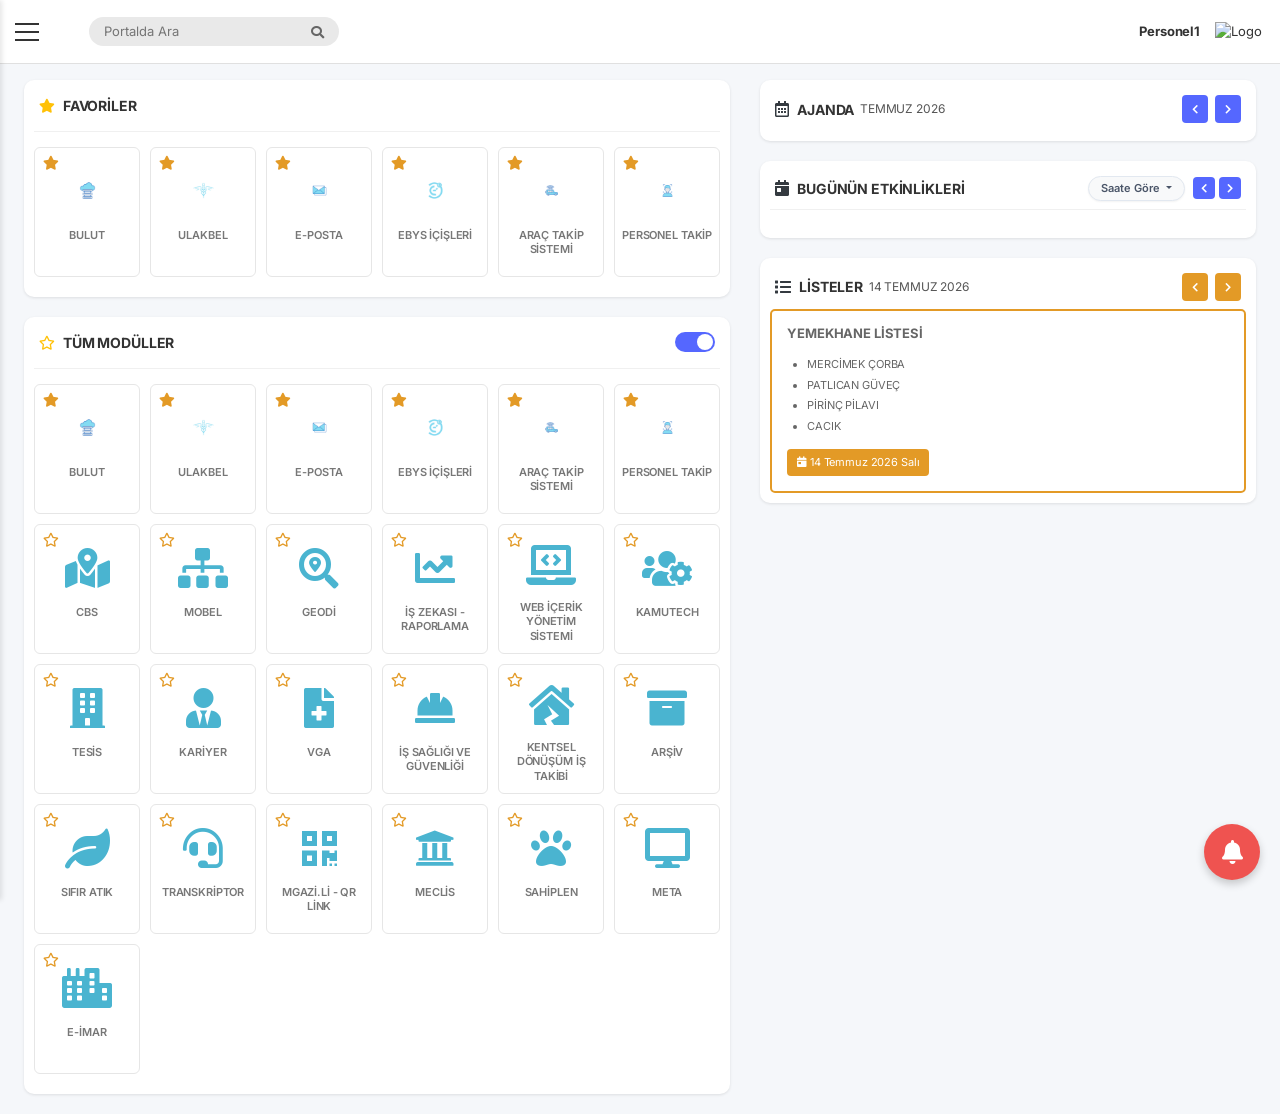
==== dashboard.html @ 88cfe90d "v1" ====
<!DOCTYPE html>
<html lang="tr">
<head>
    <meta charset="UTF-8">
    <meta name="viewport" content="width=device-width, initial-scale=1.0">
    <title>Melikgazi Belediyesi Portal</title>

    <!-- Fonts -->
    <link href="https://fonts.googleapis.com/css2?family=Exo+2:wght@600&family=Lato:wght@400;700&family=Roboto:wght@400;500&display=swap" rel="stylesheet">
    <link href="https://fonts.googleapis.com/icon?family=Material+Icons" rel="stylesheet">
    <link href="https://fonts.googleapis.com/css2?family=Inter:wght@300;400;500;600;700&display=swap" rel="stylesheet">

    <!-- CSS -->
    <link rel="stylesheet" href="https://cdn.jsdelivr.net/npm/bootstrap@4.5.3/dist/css/bootstrap.min.css">
    <link rel="stylesheet" href="https://cdnjs.cloudflare.com/ajax/libs/font-awesome/5.15.4/css/all.min.css">
    
    <style>
        body {
            -webkit-font-smoothing: antialiased;
            -moz-osx-font-smoothing: grayscale;
            letter-spacing: -0.01em;
            background-color: #f5f7fa;
            font-family: 'Inter', sans-serif;
            font-size: 0.8125rem;
            color: #333;
        }

        /* Navbar & Sidebar */
        .navbar-custom {
            position: fixed;
            top: 0;
            left: 0;
            right: 0;
            background-color: #fff;
            height: 64px;
            border-bottom: 1px solid #e0e0e0;
            z-index: 9999;
            display: flex;
            align-items: center;
            padding: 0 15px;
        }

        .search-container {
            margin-left: 50px;
            flex-grow: 1;
        }

        .search-input {
            background-color: #e9e9e9;
            border: none;
            border-radius: 20px;
            padding: 5px 15px;
            width: 250px;
            outline: none;
        }

        .user-info {
            display: flex;
            align-items: center;
            gap: 15px;
        }
        
        .user-info img {
            width: 50px;
        }

        /* Hamburger Menu CSS */
        .menu-toggle {
            display: none;
        }

        .hamburger {
            display: flex;
            flex-direction: column;
            justify-content: space-between;
            width: 24px;
            height: 18px;
            cursor: pointer;
            z-index: 10001;
            position: relative;
        }

        .hamburger span {
            display: block;
            height: 2px;
            width: 100%;
            background-color: #333;
            transition: all 0.3s ease;
        }

        .menu-toggle:checked ~ .hamburger span:nth-child(1) {
            transform: translateY(8px) rotate(45deg);
        }

        .menu-toggle:checked ~ .hamburger span:nth-child(2) {
            opacity: 0;
        }

        .menu-toggle:checked ~ .hamburger span:nth-child(3) {
            transform: translateY(-8px) rotate(-45deg);
        }

        .sidebar {
            position: fixed;
            top: 0;
            left: -300px;
            width: 300px;
            height: 100vh;
            background-color: #fff;
            z-index: 10002;
            transition: left 0.3s ease;
            padding-top: 15px;
            box-shadow: 2px 0 5px rgba(0,0,0,0.1);
            overflow-y: auto;
        }

        .menu-toggle:checked ~ .hamburger {
            display: none;
        }

        .menu-toggle:checked ~ .sidebar {
            left: 0;
        }

        .overlay {
            position: fixed;
            top: 0;
            left: 0;
            width: 100vw;
            height: 100vh;
            background-color: rgba(0,0,0,0.7);
            z-index: 9998;
            display: none;
        }

        .menu-toggle:checked ~ .overlay {
            display: block;
        }

        .sidebar a {
            display: block;
            padding: 12px 24px;
            color: #333;
            text-decoration: none;
            font-size: 16px;
            font-weight: 500;
        }

        .sidebar a i {
            width: 25px;
            margin-right: 10px;
            text-align: center;
        }

        .sidebar a:hover {
            background-color: #f5f5f5;
        }
        
        .sidebar hr {
            margin: 10px 0;
        }

        /* Layout & Modules */
        .spacer {
            height: 80px;
        }

        .alan {
            background-color: #fff;
            border-radius: 10px;
            box-shadow: 0 1px 3px rgba(0,0,0,0.1);
            padding: 0 10px 10px;
            margin-bottom: 20px;
        }

        .modul {
            font-weight: bold;
            font-size: 14px;
            padding: 15px 5px;
            color: #333;
            text-transform: uppercase;
            border-bottom: 1px solid #f0f0f0;
            margin-bottom: 15px;
            display: flex;
            justify-content: space-between;
            align-items: center;
        }
        
        .modul-title-left {
            display: flex;
            align-items: center;
        }
        
        .modul-title-left i {
            margin-right: 8px;
        }

        .module-list {
            list-style: none;
            padding: 0;
            margin: 0;
            display: flex;
            flex-wrap: wrap;
        }

        
        .module-list {
            margin-left: -5px;
            margin-right: -5px;
        }
        .module-list > li {
            padding-left: 5px;
            padding-right: 5px;
            margin-bottom: 10px;
        }
        .module-card {
            text-align: center;
            position: relative;
            cursor: pointer;
            border: 1px solid #e6e6e6;
            border-radius: 6px;
            padding: 20px 5px 10px 5px;
            background-color: #fff;
            height: 130px;
            display: flex;
            flex-direction: column;
            align-items: center;
            justify-content: flex-start;
            transition: box-shadow 0.2s;
        }
        .module-card:hover {
            box-shadow: 0 2px 6px rgba(0,0,0,0.08);
        }

        .module-card .img-container {
            height: 45px;
            width: 100%;
            background-size: contain;
            background-position: center;
            background-repeat: no-repeat;
            margin-bottom: 15px;
            border: none;
        }

        .module-card strong {
            display: block;
            font-size: 11px;
            color: #777;
            font-weight: 600;
            line-height: 1.3;
            text-transform: uppercase;
        }

        .star-btn {
            position: absolute;
            top: 5px;
            left: 5px;
            color: #e39a26;
            background: transparent;
            padding: 3px;
            font-size: 14px;
            cursor: pointer;
            z-index: 10;
        }

        
        .broken-icon-container {
            height: 45px;
            width: 100%;
            display: flex;
            align-items: center;
            justify-content: center;
            margin-bottom: 15px;
            font-size: 40px;
            color: #4ab4d0;
            border: none;
        }
    
        /* Toggle Switch */
        .switch {
            position: relative;
            display: inline-block;
            width: 40px;
            height: 20px;
        }
        .switch input {
            opacity: 0;
            width: 0;
            height: 0;
        }
        .slider {
            position: absolute;
            cursor: pointer;
            top: 0;
            left: 0;
            right: 0;
            bottom: 0;
            background-color: #ccc;
            transition: .4s;
            border-radius: 20px;
        }
        .slider:before {
            position: absolute;
            content: "";
            height: 16px;
            width: 16px;
            left: 2px;
            bottom: 2px;
            background-color: white;
            transition: .4s;
            border-radius: 50%;
        }
        input:checked + .slider {
            background-color: #5567ff;
        }
        input:checked + .slider:before {
            transform: translateX(20px);
        }
        
        .collapsible-content {
            display: block;
        }
        input:not(:checked) ~ .collapsible-content {
            display: none;
        }

        /* Agenda & Lists */
        .agenda-header {
            display: flex;
            justify-content: space-between;
            align-items: center;
        }
        
        .btn-primary-dodger-blue {
            background-color: #5567ff;
            color: #fff;
            border: none;
            padding: 5px 10px;
            border-radius: 4px;
            font-size: 12px;
        }
        
        .btn-primary-dodger-blue:hover {
            color: #fff;
            background-color: #4456ea;
        }

        .btn-warning-orange {
            background-color: #e39a26;
            color: #fff;
            border: none;
            padding: 5px 10px;
            border-radius: 4px;
            font-size: 12px;
        }
        
        .btn-warning-orange:hover {
            color: #fff;
            background-color: #d18815;
        }

        /* FullCalendar Customization */
        .fc-theme-standard .fc-scrollgrid {
            border: none;
        }
        .fc-daygrid-day-number {
            font-size: 12px;
            text-decoration: none;
            color: #333;
        }
        .fc .fc-daygrid-day.fc-day-today {
            background-color: transparent;
        }
        .fc .fc-daygrid-day.fc-day-today .fc-daygrid-day-number {
            background-color: #5567ff;
            color: #fff;
            border-radius: 50%;
            width: 24px;
            height: 24px;
            display: inline-flex;
            align-items: center;
            justify-content: center;
            margin: 2px;
        }
        .fc-col-header-cell {
            border: none !important;
            padding: 5px 0;
        }
        .fc-daygrid-day {
            border: 1px solid #f0f0f0 !important;
        }
        
        .event-list {
            margin-top: 15px;
        }
        .event-item {
            background-color: #f8f9fa;
            border-left: 4px solid #5567ff;
            padding: 10px;
            margin-bottom: 10px;
            border-radius: 0 4px 4px 0;
        }
        .badge-primary {
            background-color: #5567ff;
        }
        
        /* List section */
        .list-card {
            border: 2px solid #e39a26;
            border-radius: 5px;
            padding: 15px;
            background-color: #fff;
        }
        .list-card h6 {
            font-size: 13px;
            font-weight: 600;
            color: #666;
            margin-bottom: 15px;
        }
        .list-card ul {
            padding-left: 20px;
            margin-bottom: 15px;
        }
        .list-card li {
            font-size: 11px;
            color: #666;
            margin-bottom: 4px;
        }
        .date-badge {
            background-color: #e39a26;
            color: white;
            padding: 5px 10px;
            border-radius: 4px;
            font-size: 11px;
            display: inline-block;
        }

        /* FAB */
        .fab {
            position: fixed;
            bottom: 20px;
            right: 20px;
            width: 56px;
            height: 56px;
            background-color: #ef5350;
            color: white;
            border-radius: 50%;
            display: flex;
            align-items: center;
            justify-content: center;
            font-size: 24px;
            box-shadow: 0 4px 8px rgba(0,0,0,0.2);
            cursor: pointer;
            z-index: 9999;
        }
        .fab:hover {
            color: white;
            background-color: #e53935;
        }

        /* Modal */
        .modal-module-img {
            max-width: 150px;
            margin: 0 auto 15px;
            display: block;
        }
        .btn-module-link {
            background-color: #5567ff;
            color: white;
            width: 100%;
            border-radius: 20px;
            margin-bottom: 10px;
            font-weight: 500;
        }
        .btn-module-link:hover {
            color: white;
            background-color: #4456ea;
        }
        .resim-link {
            color: #5567ff;
            text-decoration: none;
            font-weight: 500;
            display: flex;
            align-items: center;
            justify-content: center;
            gap: 5px;
            margin: 15px 0;
        }
        .resim-link:hover {
            text-decoration: underline;
            color: #5567ff;
        }
    

        /* Premium Calendar Hover Effects */
        .fc-daygrid-day-frame {
            transition: all 0.3s cubic-bezier(0.25, 0.8, 0.25, 1) !important;
            border-radius: 8px;
            margin: 2px; /* slightly separate cells to allow scaling room */
            height: 60px !important;
            min-height: 60px !important;
            position: relative;
        }
        
        .fc-daygrid-day {
            border: none !important; /* Remove harsh table borders for a cleaner look */
            position: relative;
        }

        .fc-theme-standard td, .fc-theme-standard th {
            border-color: #f0f0f0 !important; /* Soften inner borders if kept */
        }
        
        /* The Hover Action */
        .fc-daygrid-day:hover .fc-daygrid-day-frame {
            transform: scale(1.15);
            box-shadow: 0 10px 20px rgba(0,0,0,0.15);
            background-color: #fff;
            z-index: 20;
            border: 1px solid #e0e0e0;
        }
        
        
        
        /* Remove FullCalendar's default dark blue circle for today if any */
        .fc-daygrid-day-number, .fc-day-today .fc-daygrid-day-number {
            background-color: transparent !important;
            border-radius: 0 !important;
            padding: 4px !important;
        }

        /* Admin Event Background (Importance 6) */
        .fc-day-importance-6 .fc-daygrid-day-frame { background-color: #e6f0ff !important; }

        /* Today Highlight */
        .fc-day-today .fc-daygrid-day-frame {
            background-color: #e6f2ff !important;
            border: 1px solid #b3d7ff !important;
            transform: scale(1.05);
            box-shadow: 0 5px 15px rgba(0, 123, 255, 0.15);
            z-index: 5;
            position: relative;
        }
        .fc-day-today .date-month {
            color: #0056b3 !important;
        }

        /* Remove underline from dates */
        .fc-daygrid-day-number {
            text-decoration: none !important;
            color: #333 !important;
        }
        .fc-daygrid-day-number:hover {
            text-decoration: none !important;
            color: #5567ff !important; /* Nice blue tint on text hover */
        }
        
        /* Adjust importance background colors */
        .fc-day-importance-5 .fc-daygrid-day-frame { background-color: #ffe5e5 !important; } /* Açık Kırmızı */
        .fc-day-importance-4 .fc-daygrid-day-frame { background-color: #ffeedb !important; } /* Açık Turuncu */
        .fc-day-importance-3 .fc-daygrid-day-frame { background-color: #fff9db !important; } /* Açık Sarı */
        .fc-day-importance-2 .fc-daygrid-day-frame { background-color: #f3e8ff !important; } /* Açık Mor */
        .fc-day-importance-1 .fc-daygrid-day-frame { background-color: #e3f9e5 !important; } /* Açık Yeşil */


    
        /* Static Calendar Styles */
        .fc-daygrid-day-events {
            display: none !important;
        }
        .fc-daygrid-day-top {
            display: flex !important;
            justify-content: center !important;
            align-items: center !important;
            height: 100% !important;
            flex-direction: column !important;
        }
        .fc-daygrid-day-number {
            font-size: 16px !important;
            font-weight: bold !important;
        }
        .fc-daygrid-day-frame {
            height: 60px !important;
            min-height: 60px !important;
        }

    
        .custom-light-tooltip .tooltip-inner {
            background-color: rgba(255, 255, 255, 0.95) !important;
            backdrop-filter: blur(10px) !important;
            -webkit-backdrop-filter: blur(10px) !important;
            border-radius: 12px !important;
            padding: 10px 16px !important;
            font-weight: 600 !important;
            font-size: 13px !important;
            box-shadow: 0 10px 30px rgba(0,0,0,0.15) !important;
            border: 1px solid rgba(0,0,0,0.08) !important;
            color: #2d3748 !important;
            letter-spacing: 0.3px !important;
            text-align: left !important;
            line-height: 1.5 !important;
            max-width: 300px !important;
        }
        .custom-light-tooltip.show {
            opacity: 1 !important;
        }
        .custom-light-tooltip .arrow {
            display: none !important;
        }

        /* Force Inter font on typography elements, leaving icons alone */
        body, h1, h2, h3, h4, h5, h6, p, a, button, input, select, textarea, label, strong {
            font-family: 'Inter', sans-serif !important;
        }
        /* Make sure it's crisp */
        body {
            -webkit-font-smoothing: antialiased !important;
            -moz-osx-font-smoothing: grayscale !important;
            letter-spacing: -0.01em;
        }
</style>
</head>
<body>

    <!-- Navbar -->
    <div class="navbar-custom">
        <input type="checkbox" id="menu-toggle" class="menu-toggle">
        <label for="menu-toggle" class="hamburger mb-0">
            <span></span>
            <span></span>
            <span></span>
        </label>
        
        <div class="overlay"></div>
        
        <div class="sidebar">
            <label for="menu-toggle" style="display: block; padding: 10px 24px; font-size: 32px; font-weight: 300; color: #666; cursor: pointer; margin-bottom: 10px;">&times;</label>
            <a href="#"><i class="fas fa-home"></i> Ana Sayfa</a>
            <a href="#"><i class="fas fa-arrows-alt"></i> Modüller</a>
            <a href="#" class="admin-only"><i class="far fa-user"></i> Kullanıcılar</a>
            <a href="#" class="admin-only"><i class="fas fa-layer-group"></i> Gruplar</a>
            <a href="#" class="admin-only"><i class="fas fa-layer-group"></i> Status</a>
            <a href="#"><i class="far fa-calendar-alt"></i> Ajanda</a>
            <a href="#"><i class="fas fa-list"></i> Listeler</a>
            <a href="#"><i class="far fa-bell"></i> Bildirimler</a>
            <a href="#" class="admin-only"><i class="far fa-image"></i> Giriş Slide</a>
            <a href="#" class="admin-only"><i class="far fa-edit"></i> Giriş Yazısı</a>
            <hr>
            <a href="#" onclick="handleLogout(event)"><i class="fas fa-sign-out-alt"></i> Çıkış</a>
        </div>

        <div class="search-container">
            <div style="position:relative; width: 250px;">
                <input type="text" class="search-input" placeholder="Portalda Ara" style="width: 100%;">
                <i class="fas fa-search" style="position:absolute; right: 15px; top: 50%; transform: translateY(-50%); color: #666; font-size: 13px;"></i>
            </div>
        </div>

        <div class="user-info">
            <strong id="userDisplayName">arge test</strong>
            <img src="https://portal.melikgazi.bel.tr/images/logo.png" alt="Logo">
        </div>
    </div>

    <div class="spacer"></div>

    <!-- Main Content -->
    <div class="container-fluid px-4">
        <div class="row">
            <!-- Left Column -->
            <div class="col-xl-7 col-lg-6">
                <!-- FAVORİLER -->
                <div class="alan">
                    <div class="modul">
                        <div class="modul-title-left">
                            <i class="fas fa-star" style="color: #ffc107;"></i> FAVORİLER
                        </div>
                    </div>
                    
                    <ul class="row module-list favorite-modules">
                    </ul>
                </div>

                <!-- TÜM MODÜLLER -->
                <div class="alan">
                    <div class="modul">
                        <div class="modul-title-left">
                            <i class="far fa-star" style="color: #ffc107;"></i> TÜM MODÜLLER
                        </div>
                        <div>
                            <label class="switch mb-0">
                                <input type="checkbox" id="modullerToggle" checked>
                                <span class="slider"></span>
                            </label>
                        </div>
                    </div>
                    
                    <div class="collapsible-content" id="allModulesContent">
                        <ul class="row module-list">
                            <li class="col-6 col-sm-4 col-md-3 col-xl-2">
                                <div class="module-card" onclick="openModuleModal('BULUT', '6908708124865200.png')">
                                    
                                <i class="far fa-star star-btn" onclick="event.stopPropagation(); toggleFav(this, 'BULUT');"></i>
                                
                                <div class="img-container" style="background-image: url('images/Moduller/6908708124865200.png')"></div>
                                <strong>BULUT</strong>
                            
                                </div>
                            </li>
                            <li class="col-6 col-sm-4 col-md-3 col-xl-2">
                                <div class="module-card" onclick="openModuleModal('ULAKBEL', '7028855945653200.jpg')">
                                    
                                <i class="far fa-star star-btn" onclick="event.stopPropagation(); toggleFav(this, 'ULAKBEL');"></i>
                                
                                <div class="img-container" style="background-image: url('images/Moduller/7028855945653200.jpg')"></div>
                                <strong>ULAKBEL</strong>
                            
                                </div>
                            </li>
                            <li class="col-6 col-sm-4 col-md-3 col-xl-2">
                                <div class="module-card" onclick="openModuleModal('E-POSTA', '6909882073094500.png')">
                                    
                                <i class="far fa-star star-btn" onclick="event.stopPropagation(); toggleFav(this, 'E-POSTA');"></i>
                                
                                <div class="img-container" style="background-image: url('images/Moduller/6909882073094500.png')"></div>
                                <strong>E-POSTA</strong>
                            
                                </div>
                            </li>
                            <li class="col-6 col-sm-4 col-md-3 col-xl-2">
                                <div class="module-card" onclick="openModuleModal('EBYS İÇİŞLERİ', '7060969185681200.jpg')">
                                    
                                <i class="far fa-star star-btn" onclick="event.stopPropagation(); toggleFav(this, 'EBYS İÇİŞLERİ');"></i>
                                
                                <div class="img-container" style="background-image: url('images/Moduller/7060969185681200.jpg')"></div>
                                <strong>EBYS İÇİŞLERİ</strong>
                            
                                </div>
                            </li>
                            <li class="col-6 col-sm-4 col-md-3 col-xl-2">
                                <div class="module-card" onclick="openModuleModal('ARAÇ TAKİP SİSTEMİ', '6910073906063600.png')">
                                    
                                <i class="far fa-star star-btn" onclick="event.stopPropagation(); toggleFav(this, 'ARAÇ TAKİP SİSTEMİ');"></i>
                                
                                <div class="img-container" style="background-image: url('images/Moduller/6910073906063600.png')"></div>
                                <strong>ARAÇ TAKİP SİSTEMİ</strong>
                            
                                </div>
                            </li>
                            <li class="col-6 col-sm-4 col-md-3 col-xl-2">
                                <div class="module-card" onclick="openModuleModal('PERSONEL TAKİP', '6910191639217300.png')">
                                    
                                <i class="far fa-star star-btn" onclick="event.stopPropagation(); toggleFav(this, 'PERSONEL TAKİP');"></i>
                                
                                <div class="img-container" style="background-image: url('images/Moduller/6910191639217300.png')"></div>
                                <strong>PERSONEL TAKİP</strong>
                            
                                </div>
                            </li>
                            
                            <li class="col-6 col-sm-4 col-md-3 col-xl-2">
                                <div class="module-card" onclick="openModuleModal('CBS', '6909274126891400.png')">
                                    
                                <i class="far fa-star star-btn" onclick="event.stopPropagation(); toggleFav(this, 'CBS');"></i>
                                
                                <div class="broken-icon-container"><i class="fas fa-map-marked-alt"></i></div>
                                <strong>CBS</strong>
                            
                                </div>
                            </li>
                            <li class="col-6 col-sm-4 col-md-3 col-xl-2">
                                <div class="module-card" onclick="openModuleModal('MOBEL', '6909449720720800.jpg')">
                                    
                                <i class="far fa-star star-btn" onclick="event.stopPropagation(); toggleFav(this, 'MOBEL');"></i>
                                
                                <div class="broken-icon-container"><i class="fas fa-sitemap"></i></div>
                                <strong>MOBEL</strong>
                            
                                </div>
                            </li>
                            <li class="col-6 col-sm-4 col-md-3 col-xl-2">
                                <div class="module-card" onclick="openModuleModal('GEODİ', '6909381752720000.png')">
                                    
                                <i class="far fa-star star-btn" onclick="event.stopPropagation(); toggleFav(this, 'GEODİ');"></i>
                                
                                <div class="broken-icon-container"><i class="fas fa-search-location"></i></div>
                                <strong>GEODİ</strong>
                            
                                </div>
                            </li>
                            <li class="col-6 col-sm-4 col-md-3 col-xl-2">
                                <div class="module-card" onclick="openModuleModal('İŞ ZEKASI - RAPORLAMA', '6909594843782600.png')">
                                    
                                <i class="far fa-star star-btn" onclick="event.stopPropagation(); toggleFav(this, 'İŞ ZEKASI - RAPORLAMA');"></i>
                                
                                <div class="broken-icon-container"><i class="fas fa-chart-line"></i></div>
                                <strong>İŞ ZEKASI - RAPORLAMA</strong>
                            
                                </div>
                            </li>
                            <li class="col-6 col-sm-4 col-md-3 col-xl-2">
                                <div class="module-card" onclick="openModuleModal('WEB İÇERİK YÖNETİM SİSTEMİ', '6910005003407600.png')">
                                    
                                <i class="far fa-star star-btn" onclick="event.stopPropagation(); toggleFav(this, 'WEB İÇERİK YÖNETİM SİSTEMİ');"></i>
                                
                                <div class="broken-icon-container"><i class="fas fa-laptop-code"></i></div>
                                <strong>WEB İÇERİK YÖNETİM SİSTEMİ</strong>
                            
                                </div>
                            </li>
                            <li class="col-6 col-sm-4 col-md-3 col-xl-2">
                                <div class="module-card" onclick="openModuleModal('KAMUTECH', '6910146590124600.png')">
                                    
                                <i class="far fa-star star-btn" onclick="event.stopPropagation(); toggleFav(this, 'KAMUTECH');"></i>
                                
                                <div class="broken-icon-container"><i class="fas fa-users-cog"></i></div>
                                <strong>KAMUTECH</strong>
                            
                                </div>
                            </li>
                            <li class="col-6 col-sm-4 col-md-3 col-xl-2">
                                <div class="module-card" onclick="openModuleModal('TESİS', '7026095782872600.png')">
                                    
                                <i class="far fa-star star-btn" onclick="event.stopPropagation(); toggleFav(this, 'TESİS');"></i>
                                
                                <div class="broken-icon-container"><i class="fas fa-building"></i></div>
                                <strong>TESİS</strong>
                            
                                </div>
                            </li>
                            <li class="col-6 col-sm-4 col-md-3 col-xl-2">
                                <div class="module-card" onclick="openModuleModal('KARİYER', '7025844437716400.png')">
                                    
                                <i class="far fa-star star-btn" onclick="event.stopPropagation(); toggleFav(this, 'KARİYER');"></i>
                                
                                <div class="broken-icon-container"><i class="fas fa-user-tie"></i></div>
                                <strong>KARİYER</strong>
                            
                                </div>
                            </li>
                            <li class="col-6 col-sm-4 col-md-3 col-xl-2">
                                <div class="module-card" onclick="openModuleModal('VGA', '7026184426247800.png')">
                                    
                                <i class="far fa-star star-btn" onclick="event.stopPropagation(); toggleFav(this, 'VGA');"></i>
                                
                                <div class="broken-icon-container"><i class="fas fa-file-medical"></i></div>
                                <strong>VGA</strong>
                            
                                </div>
                            </li>
                            <li class="col-6 col-sm-4 col-md-3 col-xl-2">
                                <div class="module-card" onclick="openModuleModal('İŞ SAĞLIĞI VE GÜVENLİĞİ', '7026254327935200.png')">
                                    
                                <i class="far fa-star star-btn" onclick="event.stopPropagation(); toggleFav(this, 'İŞ SAĞLIĞI VE GÜVENLİĞİ');"></i>
                                
                                <div class="broken-icon-container"><i class="fas fa-hard-hat"></i></div>
                                <strong>İŞ SAĞLIĞI VE GÜVENLİĞİ</strong>
                            
                                </div>
                            </li>
                            <li class="col-6 col-sm-4 col-md-3 col-xl-2">
                                <div class="module-card" onclick="openModuleModal('KENTSEL DÖNÜŞÜM İŞ TAKİBİ', '7026295828279200.png')">
                                    
                                <i class="far fa-star star-btn" onclick="event.stopPropagation(); toggleFav(this, 'KENTSEL DÖNÜŞÜM İŞ TAKİBİ');"></i>
                                
                                <div class="broken-icon-container"><i class="fas fa-house-damage"></i></div>
                                <strong>KENTSEL DÖNÜŞÜM İŞ TAKİBİ</strong>
                            
                                </div>
                            </li>
                            <li class="col-6 col-sm-4 col-md-3 col-xl-2">
                                <div class="module-card" onclick="openModuleModal('ARŞİV', '7026331778591600.png')">
                                    
                                <i class="far fa-star star-btn" onclick="event.stopPropagation(); toggleFav(this, 'ARŞİV');"></i>
                                
                                <div class="broken-icon-container"><i class="fas fa-archive"></i></div>
                                <strong>ARŞİV</strong>
                            
                                </div>
                            </li>
                            <li class="col-6 col-sm-4 col-md-3 col-xl-2">
                                <div class="module-card" onclick="openModuleModal('SIFIR ATIK', '7028614256624800.png')">
                                    
                                <i class="far fa-star star-btn" onclick="event.stopPropagation(); toggleFav(this, 'SIFIR ATIK');"></i>
                                
                                <div class="broken-icon-container"><i class="fas fa-leaf"></i></div>
                                <strong>SIFIR ATIK</strong>
                            
                                </div>
                            </li>
                            <li class="col-6 col-sm-4 col-md-3 col-xl-2">
                                <div class="module-card" onclick="openModuleModal('TRANSKRİPTOR', '7028802246966800.png')">
                                    
                                <i class="far fa-star star-btn" onclick="event.stopPropagation(); toggleFav(this, 'TRANSKRİPTOR');"></i>
                                
                                <div class="broken-icon-container"><i class="fas fa-headset"></i></div>
                                <strong>TRANSKRİPTOR</strong>
                            
                                </div>
                            </li>
                            <li class="col-6 col-sm-4 col-md-3 col-xl-2">
                                <div class="module-card" onclick="openModuleModal('MGAZİ.Lİ - QR LİNK', '7028867002747200.png')">
                                    
                                <i class="far fa-star star-btn" onclick="event.stopPropagation(); toggleFav(this, 'MGAZİ.Lİ - QR LİNK');"></i>
                                
                                <div class="broken-icon-container"><i class="fas fa-qrcode"></i></div>
                                <strong>MGAZİ.Lİ - QR LİNK</strong>
                            
                                </div>
                            </li>
                            <li class="col-6 col-sm-4 col-md-3 col-xl-2">
                                <div class="module-card" onclick="openModuleModal('MECLİS', '7054636129088000.png')">
                                    
                                <i class="far fa-star star-btn" onclick="event.stopPropagation(); toggleFav(this, 'MECLİS');"></i>
                                
                                <div class="broken-icon-container"><i class="fas fa-university"></i></div>
                                <strong>MECLİS</strong>
                            
                                </div>
                            </li>
                            <li class="col-6 col-sm-4 col-md-3 col-xl-2">
                                <div class="module-card" onclick="openModuleModal('SAHİPLEN', '7060838458244200.png')">
                                    
                                <i class="far fa-star star-btn" onclick="event.stopPropagation(); toggleFav(this, 'SAHİPLEN');"></i>
                                
                                <div class="broken-icon-container"><i class="fas fa-paw"></i></div>
                                <strong>SAHİPLEN</strong>
                            
                                </div>
                            </li>
                            <li class="col-6 col-sm-4 col-md-3 col-xl-2">
                                <div class="module-card" onclick="openModuleModal('META', '7060949235806200.png')">
                                    
                                <i class="far fa-star star-btn" onclick="event.stopPropagation(); toggleFav(this, 'META');"></i>
                                
                                <div class="broken-icon-container"><i class="fas fa-desktop"></i></div>
                                <strong>META</strong>
                            
                                </div>
                            </li>
                            <li class="col-6 col-sm-4 col-md-3 col-xl-2">
                                <div class="module-card" onclick="openModuleModal('E-İMAR', '7084866832376400.png')">
                                    
                                <i class="far fa-star star-btn" onclick="event.stopPropagation(); toggleFav(this, 'E-İMAR');"></i>
                                <div class="broken-icon-container"><i class="fas fa-city"></i></div>
                                <strong>E-İMAR</strong>
                            
                                </div>
                            </li>
                        </ul>
                    </div>
                </div>
            </div>

            <!-- Right Column -->
            <div class="col-xl-5 col-lg-6">
                <!-- AJANDA -->
                <div class="alan">
                    <div class="modul agenda-header border-0 mb-0 pb-2">
                        <div class="modul-title-left font-weight-bold" style="font-size: 14px;">
                            <i class="far fa-calendar-alt text-dark" style="font-size: 16px;"></i> 
                            AJANDA &nbsp;<span id="agenda-month-year" style="font-weight:normal; font-size: 12px; color: #555;">Temmuz 2026</span>
                        </div>
                        <div>
                            <button class="btn btn-primary-dodger-blue mr-1" onclick="calendar.prev()"><i class="fas fa-chevron-left" style="font-size: 10px;"></i></button>
                            <button class="btn btn-primary-dodger-blue" onclick="calendar.next()"><i class="fas fa-chevron-right" style="font-size: 10px;"></i></button>
                        </div>
                    </div>
                    
                                        <div id="calendar"></div>
                </div>

                <!-- GÜNLÜK ETKİNLİKLER -->
                <div class="alan" id="daily-events-container">
                    <div class="modul agenda-header border-0 mb-2 pb-2 mt-2" style="border-bottom: 1px solid #f0f0f0 !important;">
                        <div class="modul-title-left font-weight-bold" style="font-size: 14px; display:flex; align-items:center;">
                            <i class="fas fa-calendar-day text-dark" style="font-size: 16px; margin-right:8px;"></i> 
                            <span id="daily-events-title" style="text-transform:uppercase;">BUGÜNÜN ETKİNLİKLERİ</span>
                        </div>
                        <div style="display:flex; align-items:center;">
                            <div class="dropdown" style="margin-right:8px;">
                                <button class="btn btn-sm dropdown-toggle" type="button" id="agendaSortDropdown" data-toggle="dropdown" aria-haspopup="true" aria-expanded="false" style="font-size:11px; font-weight:600; border:1px solid #e2e8f0; border-radius:20px; padding:3px 12px; background:#f8f9fa; color:#4a5568; box-shadow: 0 1px 2px rgba(0,0,0,0.05);">
                                    Saate Göre
                                </button>
                                <div class="dropdown-menu dropdown-menu-right" aria-labelledby="agendaSortDropdown" style="border-radius: 12px; box-shadow: 0 6px 16px rgba(0,0,0,0.08); font-size:12px; min-width:140px; padding:6px 0; border:none; margin-top:4px;">
                                    <a class="dropdown-item" href="#" onclick="setAgendaSortMode('time'); return false;" style="padding: 6px 16px;">Saate Göre</a>
                                    <a class="dropdown-item" href="#" onclick="setAgendaSortMode('importance'); return false;" style="padding: 6px 16px;">Öneme Göre</a>
                                    <a class="dropdown-item" href="#" onclick="setAgendaSortMode('manual'); return false;" style="padding: 6px 16px;">Özel Sıra</a>
                                </div>
                            </div>
                            <button class="btn btn-primary-dodger-blue mr-1" style="padding: 2px 8px; border-radius:4px;" onclick="changeWidgetDate(-1)"><i class="fas fa-chevron-left" style="font-size: 10px;"></i></button>
                            <button class="btn btn-primary-dodger-blue" style="padding: 2px 8px; border-radius:4px;" onclick="changeWidgetDate(1)"><i class="fas fa-chevron-right" style="font-size: 10px;"></i></button>
                        </div>
                    </div>
                    <div id="daily-events-widget" style="padding: 0 5px 10px 5px;"></div>
                </div>

                <!-- LİSTELER -->
                <div class="alan">
                    <div class="modul agenda-header border-0 mb-0 pb-2 mt-2">
                        <div class="modul-title-left font-weight-bold" style="font-size: 14px;">
                            <i class="fas fa-list text-dark" style="font-size: 16px;"></i> 
                            LİSTELER &nbsp;<span style="font-weight:normal; font-size: 12px; color: #555;">14 Temmuz 2026</span>
                        </div>
                        <div>
                            <button class="btn btn-warning-orange mr-1"><i class="fas fa-chevron-left" style="font-size: 10px;"></i></button>
                            <button class="btn btn-warning-orange"><i class="fas fa-chevron-right" style="font-size: 10px;"></i></button>
                        </div>
                    </div>
                    
                    <div class="list-card">
                        <h6 class="font-weight-bold">YEMEKHANE LİSTESİ</h6>
                        <ul>
                            <li>MERCİMEK ÇORBA</li>
                            <li>PATLICAN GÜVEÇ</li>
                            <li>PİRİNÇ PİLAVI</li>
                            <li>CACIK</li>
                        </ul>
                        <div class="date-badge">
                            <i class="fas fa-calendar-day"></i> 14 Temmuz 2026 Salı
                        </div>
                    </div>
                </div>
            </div>
        </div>
    </div>

    <!-- FAB Button -->
    <div class="fab">
        <i class="fas fa-bell"></i>
    </div>

    <!-- Module Detail Modal -->
    <div class="modal fade" id="moduleModal" tabindex="-1" aria-hidden="true">
      <div class="modal-dialog modal-dialog-centered">
        <div class="modal-content">
          <div class="modal-header border-0 pb-0">
            <button type="button" class="close" data-dismiss="modal" aria-label="Close">
              <span aria-hidden="true">&times;</span>
            </button>
          </div>
          <div class="modal-body text-center pt-0">
            <img src="" id="modalModuleImg" class="modal-module-img" alt="Module Image">
            <h5 class="modal-title font-weight-bold mb-3" id="modalModuleTitle">MODUL ADI</h5>
            
            <a href="#" class="resim-link">
                <i class="fas fa-image"></i> RESİMLERİ GÖSTER
            </a>
            
            <div class="text-left mt-4">
                <h6 class="font-weight-bold mb-3"><i class="fas fa-link"></i> LİNKLER</h6>
                <div id="modalLinksContainer">
                    <button class="btn btn-module-link">WEB</button>
                    <button class="btn btn-module-link">ANDROID</button>
                    <button class="btn btn-module-link">IOS</button>
                </div>
            </div>
          </div>
        </div>
      </div>
    </div>

    
    <!-- Agenda Modal (Unified) -->
    <div class="modal fade" id="agendaModal" tabindex="-1" role="dialog" aria-hidden="true">
      <div class="modal-dialog modal-dialog-centered" role="document">
        <div class="modal-content" style="border-radius: 12px; border: none; box-shadow: 0 10px 30px rgba(0,0,0,0.1);">
          <div class="modal-header border-0 pb-0">
            <h5 class="modal-title font-weight-bold" id="agendaModalTitle"><i class="far fa-calendar-alt text-primary"></i> Gün Detayları</h5>
            <button type="button" class="close" data-dismiss="modal" aria-label="Close">
              <span aria-hidden="true">&times;</span>
            </button>
          </div>
          <div class="modal-body">
            <!-- Events List Section -->
            <div id="modalEventList" class="mb-4" style="max-height: 250px; overflow-y: auto; padding-right: 5px;">
                <!-- Events will be populated here -->
            </div>
            
            <!-- Add Event Form Section -->
            <button class="btn btn-outline-success btn-sm w-100 mb-3" type="button" data-toggle="collapse" data-target="#agendaFormCollapse" aria-expanded="false" aria-controls="agendaFormCollapse" style="border-radius: 8px; font-weight: 600; padding: 8px;">
                <i class="fas fa-plus-circle"></i> Yeni Plan Ekle
            </button>
            
            <div class="collapse" id="agendaFormCollapse">
              <div class="card card-body" style="background-color: #f8f9fa; border: 1px solid #e9ecef; border-radius: 8px; margin-bottom: 10px;">
                <form id="agendaForm">
              <input type="hidden" id="agendaDate">
              <div class="form-group">
                <label for="agendaTitle" class="font-weight-bold" style="font-size: 13px;">Plan/Etkinlik Adı</label>
                <input type="text" class="form-control" id="agendaTitle" placeholder="Örn: İmar Toplantısı" required style="border-radius: 6px;">
              </div>
              <div class="form-group">
                <label for="agendaTime" class="font-weight-bold" style="font-size: 13px;">Saat (İsteğe Bağlı)</label>
                <input type="time" class="form-control" id="agendaTime" style="border-radius: 6px;">
              </div>
              <div class="form-group">
                <label for="agendaImportance" class="font-weight-bold" style="font-size: 13px;">Önem Derecesi (1-5)</label>
                <select class="form-control" id="agendaImportance" style="border-radius: 6px;">
                    <option value="5" style="color:#dc3545;">⭐⭐⭐⭐⭐ - Çok Kritik (Kırmızı)</option>
                    <option value="4" style="color:#fd7e14;">⭐⭐⭐⭐ - Önemli (Turuncu)</option>
                    <option value="3" selected style="color:#ffc107;">⭐⭐⭐ - Normal (Sarı)</option>
                    <option value="2" style="color:#6f42c1;">⭐⭐ - Düşük (Mor)</option>
                    <option value="1" style="color:#28a745;">⭐ - Bilgi (Yeşil)</option>
                </select>
              </div>
              <div class="form-group admin-event-type-container" style="display:none;">
                <label for="agendaEventType" class="font-weight-bold" style="font-size: 13px;">Etkinlik Tipi (Sadece Yetkili)</label>
                <select class="form-control" id="agendaEventType" style="border-radius: 6px;">
                    <option value="admin" style="color:#007bff; font-weight:bold;">Tüm Personel Görsün (Yetkili Etkinliği)</option>
                    <option value="personal">Sadece Ben Göreyim (Kişisel Etkinlik)</option>
                </select>
              </div>
            </form>
          </div>
          <div class="modal-footer border-0 pt-0">
            <button type="button" class="btn btn-light" data-dismiss="modal" style="border-radius: 20px; font-weight: 600; padding: 6px 20px;">Kapat</button>
            <button type="button" class="btn btn-primary-dodger-blue" onclick="saveAgendaEvent()" style="border-radius: 20px; font-weight: 600; padding: 6px 20px;">Kaydet</button>
          </div>
        </div>
      </div>
    </div>

    <!-- Birthday Modal -->
    <div class="modal fade" id="birthdayModal" tabindex="-1" role="dialog" aria-hidden="true" style="z-index: 999999;">
      <div class="modal-dialog modal-dialog-centered" role="document">
        <div class="modal-content" style="border-radius: 20px; border: none; box-shadow: 0 20px 50px rgba(0,0,0,0.2); overflow: hidden; background: linear-gradient(135deg, #ffffff 0%, #f9f9f9 100%); text-align: center;">
          <div class="modal-body p-5">
            <div style="font-size: 60px; margin-bottom: -10px;">🎂</div>
            <h2 class="font-weight-bold mt-3 mb-2" style="color: #ff3366; font-family: 'Inter', sans-serif; letter-spacing: -1px;">İyi Ki Doğdun!</h2>
            <h4 class="font-weight-bold text-dark mb-4" id="birthdayName" style="font-size: 20px;">Personel</h4>
            <p style="color: #666; font-size: 15px; line-height: 1.6; font-weight: 500;">
              Yeni yaşının sana sağlık, mutluluk ve başarı getirmesini dileriz.<br>
              Seninle çalışmaktan gurur duyuyoruz! 🎉
            </p>
            <button type="button" class="btn btn-primary mt-4 px-5 py-2" data-dismiss="modal" style="border-radius: 30px; background: linear-gradient(45deg, #ff3366, #ff7b54); border: none; font-weight: bold; box-shadow: 0 4px 15px rgba(255, 51, 102, 0.4); transition: transform 0.2s;">
              Teşekkür Ederim
            </button>
          </div>
        </div>
      </div>
    </div>

    <!-- Scripts -->
    <script src="https://code.jquery.com/jquery-3.6.0.min.js"></script>
    <script src="https://cdn.jsdelivr.net/npm/bootstrap@4.5.3/dist/js/bootstrap.bundle.min.js"></script>
    <script src="https://cdn.jsdelivr.net/npm/fullcalendar@6.1.15/index.global.min.js"></script>
    
    <script>
        // Menu Toggle functionality for overlay
        document.getElementById('menu-toggle').addEventListener('change', function() {
            if (this.checked) {
                document.body.style.overflow = 'hidden';
            } else {
                document.body.style.overflow = 'auto';
            }
        });
        
        // Close menu when clicking overlay
        document.querySelector('.overlay').addEventListener('click', function() {
            document.getElementById('menu-toggle').checked = false;
            document.body.style.overflow = 'auto';
        });

        
        
        // --- ROLE LOGIC ---
        function applyRoleUI() {
            const role = localStorage.getItem('portal_user_role') || 'personnel';
            const username = localStorage.getItem('portal_username') || 'personel1';
            const nameDisplay = document.getElementById('userDisplayName');
            
            const displayUser = username.charAt(0).toUpperCase() + username.slice(1);
            
            if (role === 'admin') {
                if(nameDisplay) nameDisplay.innerText = displayUser + ' (Yetkili)';
                // Admin sees everything, do nothing.
            } else {
                if(nameDisplay) nameDisplay.innerText = displayUser;
                // Hide admin-only links
                const adminLinks = document.querySelectorAll('.admin-only');
                adminLinks.forEach(link => {
                    link.style.display = 'none';
                });
            }
        }
        
        function handleLogout(e) {
            e.preventDefault();
            localStorage.removeItem('portal_user_role');
            window.location.href = 'index.html';
        }

        document.addEventListener('DOMContentLoaded', function() {
            applyRoleUI();
        });
        // --- END ROLE LOGIC ---

        // --- AGENDA LOGIC ---
        let calendar;
        let agendaEvents = [];
        let currentWidgetDateStr = null;
        let currentEditEventId = null;
        
        const IMPORTANCE_COLORS = {
            '5': '#dc3545',
            '4': '#fd7e14',
            '3': '#ffc107',
            '2': '#6f42c1',
            '1': '#28a745'
        };
        
        function getStorageKey() {
            const username = localStorage.getItem('portal_username') || 'testuser';
            if (username === 'admin') return 'portal_agenda_events_admin_personal';
            return 'portal_agenda_events_' + username;
        }

        function initWidgetDate() {
            const offset = new Date().getTimezoneOffset();
            const localDate = new Date(new Date().getTime() - (offset*60*1000));
            currentWidgetDateStr = localDate.toISOString().split('T')[0];
        }

        window.changeWidgetDate = function(days) {
            if(!currentWidgetDateStr) initWidgetDate();
            const parts = currentWidgetDateStr.split('-');
            let d = new Date(parts[0], parts[1]-1, parts[2]);
            d.setDate(d.getDate() + days);
            
            const y = d.getFullYear();
            const m = String(d.getMonth() + 1).padStart(2, '0');
            const day = String(d.getDate()).padStart(2, '0');
            currentWidgetDateStr = `${y}-${m}-${day}`;
            
            renderTodaysEvents();
        };
        
        function loadAgendaEvents() {
            let events = [];
            const currentRole = localStorage.getItem('portal_user_role') || 'personnel';
            const currentUsername = localStorage.getItem('portal_username') || 'testuser';
            
            try {
                let adminSaved = localStorage.getItem('portal_agenda_events_admin');
                if (adminSaved) {
                    let adminEvs = JSON.parse(adminSaved);
                    adminEvs.forEach(ev => {
                        events.push({ ...ev, isAdmin: true });
                    });
                }
            } catch (e) {}
            
            try {
                let userSaved = localStorage.getItem(getStorageKey());
                if (userSaved) {
                    let userEvs = JSON.parse(userSaved);
                    userEvs.forEach(ev => {
                        events.push({ ...ev, isAdmin: false });
                    });
                }
            } catch (e) {}
            
            agendaEvents = events;
            
            return agendaEvents.map(ev => {
                let color = ev.isAdmin ? '#007bff' : IMPORTANCE_COLORS[ev.importance || '3'];
                return {
                    id: ev.id,
                    title: ev.title,
                    start: ev.date + (ev.time ? 'T' + ev.time : ''),
                    color: color,
                    extendedProps: { time: ev.time, dateStr: ev.date, importance: ev.importance || '3', completed: ev.completed, isAdmin: ev.isAdmin }
                };
            });
        }

        window.initCalendar = function(defaultDate = null) {
            var calendarEl = document.getElementById('calendar');
            if (calendar) {
                calendar.destroy();
            }
            
            calendar = new FullCalendar.Calendar(calendarEl, {
                initialView: 'dayGridMonth',
                initialDate: defaultDate || new Date(),
                locale: 'tr',
                firstDay: 1,
                headerToolbar: false, 
                height: 'auto',
                events: function(info, successCallback, failureCallback) {
                    successCallback(loadAgendaEvents());
                },
                dayCellClassNames: function(arg) {
                    const y = arg.date.getFullYear();
                    const m = String(arg.date.getMonth() + 1).padStart(2, '0');
                    const d = String(arg.date.getDate()).padStart(2, '0');
                    const dateStr = `${y}-${m}-${d}`;
                    
                    const dayEvents = agendaEvents.filter(e => e.date === dateStr);
                    if (dayEvents.length === 0) return [];
                    
                    let maxImp = 0;
                    dayEvents.forEach(ev => {
                        if (!ev.isAdmin) {
                            let imp = parseInt(ev.importance || '3');
                            if (imp > maxImp) maxImp = imp;
                        }
                    });
                    
                    if (maxImp > 0) return [`fc-day-importance-${maxImp}`];
                    return [];
                },
                dayCellContent: function(arg) {
                    const y = arg.date.getFullYear();
                    const m = String(arg.date.getMonth() + 1).padStart(2, '0');
                    const d = String(arg.date.getDate()).padStart(2, '0');
                    const dateStr = `${y}-${m}-${d}`;
                    const dayNum = arg.date.getDate();
                    
                    const dayEvents = agendaEvents.filter(e => e.date === dateStr);
                    
                    dayEvents.sort((a, b) => {
                        if (a.isAdmin && !b.isAdmin) return -1;
                        if (!a.isAdmin && b.isAdmin) return 1;
                        return parseInt(b.importance || '3') - parseInt(a.importance || '3');
                    });
                    
                    let dotsHtml = '';
                    if (dayEvents.length > 0) {
                        const displayEvents = dayEvents.slice(0, 8);
                        dotsHtml = '<div style="display:flex; flex-direction:column; flex-wrap: wrap; height: 42px; justify-content:center; gap:3px; margin-left:6px; max-width: 20px;">';
                        displayEvents.forEach(ev => {
                            const color = ev.isAdmin ? '#007bff' : IMPORTANCE_COLORS[ev.importance || '3'];
                            const opacity = ev.completed ? '0.3' : '1';
                            dotsHtml += `<div style="cursor:pointer; width:7px; height:7px; border-radius:50%; background-color:${color}; opacity:${opacity}; box-shadow:0 1px 3px rgba(0,0,0,0.2); transition: transform 0.2s;" onmouseover="this.style.transform='scale(1.5)'" onmouseout="this.style.transform='scale(1)'"></div>`;
                        });
                        dotsHtml += '</div>';
                    }
                    
                    let tooltipAttr = "";
                    if (dayEvents.length > 0) {
                        let tooltipText = "<div style='display:flex; flex-direction:column; padding: 4px 0; min-width: 180px;'>";
                        tooltipText += dayEvents.map((e, index) => {
                            const isLast = index === dayEvents.length - 1;
                            const borderStyle = isLast ? '' : "border-bottom: 1px solid rgba(0,0,0,0.06); padding-bottom: 12px; margin-bottom: 12px; box-shadow: 0 4px 4px -4px rgba(0,0,0,0.05);";
                            
                            const color = e.isAdmin ? '#007bff' : IMPORTANCE_COLORS[e.importance || '3'];
                            const opacity = e.completed ? '0.5' : '1';
                            const textDeco = e.completed ? 'line-through' : 'none';
                            const timeBadge = e.time ? `<div style='font-size:11px; color:#4a5568; font-weight:700; background:#edf2f7; border:1px solid #e2e8f0; padding:4px 8px; border-radius:6px; margin-left:24px; white-space:nowrap; display:flex; align-items:center; gap:4px; box-shadow: 0 1px 2px rgba(0,0,0,0.05); opacity:${opacity};'><i class='far fa-clock'></i> ${e.time}</div>` : '';
                            
                            return `<div style='display:flex; align-items:center; justify-content:space-between; width: 100%; ${borderStyle}'>
                                <div style='display:flex; align-items:center; opacity:${opacity};'>
                                    <div style='width:12px; height:12px; border-radius:50%; background-color:${color}; margin-right:12px; flex-shrink:0; box-shadow:0 1px 3px rgba(0,0,0,0.2);'></div>
                                    <div style='font-size:14px; color:#1a202c; font-weight:600; line-height:1.3; letter-spacing: -0.2px; text-decoration: ${textDeco};'>${e.title}</div>
                                </div>
                                ${timeBadge}
                            </div>`;
                        }).join('');
                        tooltipText += "</div>";
                        let escapedTooltipText = tooltipText.replace(/"/g, '&quot;');
                        tooltipAttr = `data-toggle="tooltip" data-html="true" data-placement="right" title="${escapedTooltipText}"`;
                    }
                    
                    let html = `
                        <div class="custom-day-cell" ${tooltipAttr} style="cursor:pointer; display:flex; flex-direction:row; justify-content:center; align-items:center; width:100%; height:100%;">
                            <div class="date-month" style="font-weight:bold; font-size:15px; color:#333;">${dayNum}</div>
                            ${dotsHtml}
                        </div>
                    `;
                    return { html: html };
                },
                datesSet: function(info) {
                    document.getElementById('agenda-month-year').textContent = info.view.title;
                },
                dateClick: function(info) {
                    currentEditEventId = null;
                    currentWidgetDateStr = info.dateStr;
                    renderTodaysEvents();
                    
                    const dateObj = new Date(info.dateStr);
                    const displayDate = dateObj.toLocaleDateString('tr-TR', { day: 'numeric', month: 'long', year: 'numeric' });
                    document.getElementById('agendaModalTitle').innerHTML = `<i class="far fa-calendar-alt text-primary"></i> ${displayDate} Planları`;
                    
                    document.getElementById('agendaDate').value = info.dateStr;
                    document.getElementById('agendaTitle').value = '';
                    document.getElementById('agendaTime').value = '';
                    document.getElementById('agendaImportance').value = '3';
                    $('#agendaFormCollapse').collapse('hide');
                    
                    const currentUsername = localStorage.getItem('portal_username') || 'testuser';
                    const typeContainer = document.querySelector('.admin-event-type-container');
                    if (typeContainer) {
                        typeContainer.style.display = (currentUsername === 'admin') ? 'block' : 'none';
                    }
                    const typeSelect = document.getElementById('agendaEventType');
                    if(typeSelect) typeSelect.value = 'admin';
                    
                    renderEventList(info.dateStr);
                    $('#agendaModal').modal('show');
                }
            });
            calendar.render();
            
            // Destroy any existing tooltips before re-initializing to prevent ghost tooltips
                        $('[data-toggle="tooltip"]').tooltip('dispose');
            
            if (!document.getElementById('premium-tooltip-override')) {
                const style = document.createElement('style');
                style.id = 'premium-tooltip-override';
                style.innerHTML = `
                    .tooltip.show { opacity: 1 !important; }
                    .tooltip .arrow { display: none !important; }
                `;
                document.head.appendChild(style);
            }

            
            // Initialize aesthetic tooltips
            $('body').tooltip({
                selector: '[data-toggle="tooltip"]',
                boundary: 'window',
                html: true,
                sanitize: false,
                animation: false,
                delay: { "show": 0, "hide": 0 },
                template: '<div class="tooltip custom-light-tooltip" role="tooltip" style="margin-left: 5px;"><div class="arrow"></div><div class="tooltip-inner"></div></div>'
            });
            
            setTimeout(renderTodaysEvents, 100);
        };

        document.addEventListener('DOMContentLoaded', function() {
            initCalendar();
        });

        window.saveAgendaEvent = function() {
            const dateStr = document.getElementById('agendaDate').value;
            const title = document.getElementById('agendaTitle').value;
            const time = document.getElementById('agendaTime').value;
            const importance = document.getElementById('agendaImportance').value || '3';
            
            if(!title) { alert('Lütfen bir başlık girin.'); return; }
            
            const currentUsername = localStorage.getItem('portal_username') || 'testuser';
            
            let isEventAdmin = false;
            if (currentUsername === 'admin') {
                const typeSelect = document.getElementById('agendaEventType');
                if(typeSelect) {
                    isEventAdmin = (typeSelect.value === 'admin');
                } else {
                    isEventAdmin = true;
                }
            }
            
            if (currentEditEventId) {
                const evIndex = agendaEvents.findIndex(e => e.id === currentEditEventId);
                if (evIndex !== -1) {
                    agendaEvents[evIndex].date = dateStr;
                    agendaEvents[evIndex].title = title;
                    agendaEvents[evIndex].time = time;
                    agendaEvents[evIndex].importance = importance;
                    agendaEvents[evIndex].isAdmin = isEventAdmin; // Update type if admin changed it
                }
                currentEditEventId = null;
            } else {
                const newEvent = {
                    id: 'evt_' + Date.now(),
                    date: dateStr,
                    title: title,
                    time: time,
                    importance: importance,
                    completed: false,
                    isAdmin: isEventAdmin
                };
                agendaEvents.push(newEvent);
            }
            
            const toSaveAdmin = agendaEvents.filter(e => e.isAdmin);
            const toSaveUser = agendaEvents.filter(e => !e.isAdmin);
            
            localStorage.setItem('portal_agenda_events_admin', JSON.stringify(toSaveAdmin));
            localStorage.setItem(getStorageKey(), JSON.stringify(toSaveUser));
            
            document.getElementById('agendaTitle').value = '';
            document.getElementById('agendaTime').value = '';
            document.getElementById('agendaImportance').value = '3';
            
            $('#agendaFormCollapse').collapse('hide');
            
            renderEventList(dateStr);
            renderTodaysEvents();
            
            let currentViewDate = calendar.getDate();
            initCalendar(currentViewDate);
        };

        window.editAgendaEvent = function(id) {
            const ev = agendaEvents.find(e => e.id === id);
            if(ev) {
                currentEditEventId = ev.id;
                document.getElementById('agendaDate').value = ev.date;
                document.getElementById('agendaTitle').value = ev.title;
                document.getElementById('agendaTime').value = ev.time || '';
                document.getElementById('agendaImportance').value = ev.importance || '3';
                
                const currentUsername = localStorage.getItem('portal_username') || 'testuser';
                const typeContainer = document.querySelector('.admin-event-type-container');
                if (typeContainer) {
                    typeContainer.style.display = (currentUsername === 'admin') ? 'block' : 'none';
                }
                const typeSelect = document.getElementById('agendaEventType');
                if(typeSelect && currentUsername === 'admin') {
                    typeSelect.value = ev.isAdmin ? 'admin' : 'personal';
                }
                
                // Show modal if it was closed
                $('#agendaModal').modal('show');
                // Open collapse form
                $('#agendaFormCollapse').collapse('show');
            }
        };

        window.renderEventList = function(dateStr) {
            const listEl = document.getElementById('modalEventList');
            if(!listEl) return;
            
            const dayEvents = agendaEvents.filter(e => e.date === dateStr);
            dayEvents.sort((a, b) => {
                if (a.isAdmin && !b.isAdmin) return -1;
                if (!a.isAdmin && b.isAdmin) return 1;
                return parseInt(b.importance || '3') - parseInt(a.importance || '3');
            });
            
            const currentRole = localStorage.getItem('portal_user_role') || 'personnel';
            
            let html = '';
            if (dayEvents.length === 0) {
                html = '<div class="text-center text-muted py-3" style="font-size:12px;"><i class="far fa-folder-open mb-2" style="font-size:20px;"></i><br>Bu tarihe ait plan bulunamadı.</div>';
            } else {
                dayEvents.forEach(ev => {
                    const timeStr = ev.time ? `Saat: ${ev.time}` : 'Tüm Gün';
                    const isChecked = ev.completed ? 'checked' : '';
                    const color = ev.isAdmin ? '#007bff' : IMPORTANCE_COLORS[ev.importance || '3'];
                    const titleStyle = ev.completed ? `text-decoration: line-through; opacity: 0.5; color: ${color};` : `color: ${color};`;
                    const containerOpacity = ev.completed ? 'opacity: 0.7;' : '';
                    const stars = '⭐'.repeat(parseInt(ev.importance || '3'));
                    
                    const canEdit = (currentRole === 'admin') || (!ev.isAdmin);
                    const checkboxHtml = canEdit ? `<input type="checkbox" style="width: 18px; height: 18px; margin-right: 12px; cursor: pointer;" ${isChecked} onchange="toggleEventCompletion('${ev.id}', '${dateStr}')">` : 
                                                   `<div style="width: 18px; height: 18px; margin-right: 12px;"></div>`;
                    const editHtml = canEdit ? `<i class="fas fa-edit text-primary mr-2" style="cursor:pointer; font-size:12px; padding:3px;" onclick="editAgendaEvent('${ev.id}')"></i>` : '';
                    const trashHtml = canEdit ? `<i class="fas fa-trash text-danger" style="cursor:pointer; font-size:12px; padding:3px;" onclick="deleteAgendaEvent('${ev.id}', '${dateStr}')"></i>` : '';
                    
                    html += `
                        <div class="event-item mb-2" style="background:#fff; border:1px solid #eee; border-left:3px solid ${color}; padding:10px; border-radius:6px; ${containerOpacity}">
                            <div class="d-flex align-items-center">
                                ${checkboxHtml}
                                <div class="flex-grow-1">
                                    <div class="d-flex justify-content-between align-items-center">
                                        <strong style="font-size:13px; ${titleStyle}">${stars} ${ev.title}</strong>
                                        <div>${editHtml}${trashHtml}</div>
                                    </div>
                                    <div class="mt-1" style="${ev.completed ? 'opacity:0.5;' : ''}">
                                        <span class="text-muted" style="font-size:12px;"><i class="far fa-clock"></i> ${timeStr} ${ev.isAdmin ? '(Yetkili Etkinliği)' : ''}</span>
                                    </div>
                                </div>
                            </div>
                        </div>`;
                });
            }
            listEl.innerHTML = html;
        };

        window.toggleEventCompletion = function(id, dateStr) {
            const eventIndex = agendaEvents.findIndex(e => e.id === id);
            if(eventIndex !== -1) {
                const ev = agendaEvents[eventIndex];
                ev.completed = !ev.completed;
                
                const currentUsername = localStorage.getItem('portal_username') || 'testuser';
                const saveKey = ev.isAdmin ? 'portal_agenda_events_admin' : getStorageKey();
                const toSave = agendaEvents.filter(e => e.isAdmin === ev.isAdmin);
                localStorage.setItem(saveKey, JSON.stringify(toSave));
                
                renderEventList(dateStr);
                renderTodaysEvents();
                let currentViewDate = calendar.getDate();
                initCalendar(currentViewDate);
            }
        };

        window.deleteAgendaEvent = function(id, dateStr) {
            if(confirm("Bu planı silmek istiyor musunuz?")) {
                const ev = agendaEvents.find(e => e.id === id);
                agendaEvents = agendaEvents.filter(e => e.id !== id);
                
                const saveKey = ev.isAdmin ? 'portal_agenda_events_admin' : getStorageKey();
                const toSave = agendaEvents.filter(e => e.isAdmin === ev.isAdmin);
                localStorage.setItem(saveKey, JSON.stringify(toSave));
                
                renderEventList(dateStr);
                renderTodaysEvents();
                let currentViewDate = calendar.getDate();
                initCalendar(currentViewDate);
            }
        };

        window.toggleAgendaExtraEvents = function() {
            window.agendaWidgetExpanded = !window.agendaWidgetExpanded;
            renderTodaysEvents();
        };

        window.setAgendaSortMode = function(mode) {
            localStorage.setItem('portal_agenda_sort_mode', mode);
            renderTodaysEvents();
        };

        window.agendaDragStart = function(e, id) {
            e.dataTransfer.setData('text/plain', id);
            e.dataTransfer.effectAllowed = 'move';
        };
        
        window.agendaDragOver = function(e) {
            e.preventDefault();
            e.currentTarget.style.borderTop = '2px solid #007bff';
        };

        window.agendaDragLeave = function(e) {
            e.currentTarget.style.borderTop = '1px solid #f1f1f1';
        };
        
        window.agendaDrop = function(e, targetId) {
            e.preventDefault();
            e.currentTarget.style.borderTop = '1px solid #f1f1f1';
            const draggedId = e.dataTransfer.getData('text/plain');
            if (!draggedId || draggedId === targetId) return;
            
            const targetDateStr = currentWidgetDateStr;
            let dayEvents = agendaEvents.filter(ev => ev.date === targetDateStr);
            
            let sortMode = localStorage.getItem('portal_agenda_sort_mode') || 'time';
            dayEvents.sort((a,b) => {
                if (sortMode === 'time') {
                    if (a.time && !b.time) return -1;
                    if (!a.time && b.time) return 1;
                    if (a.time && b.time) return a.time.localeCompare(b.time);
                    return parseInt(b.importance || '3') - parseInt(a.importance || '3');
                } else if (sortMode === 'importance') {
                    if (a.isAdmin && !b.isAdmin) return -1;
                    if (!a.isAdmin && b.isAdmin) return 1;
                    return parseInt(b.importance || '3') - parseInt(a.importance || '3');
                } else if (sortMode === 'manual') {
                    return (a.customOrder || 0) - (b.customOrder || 0);
                }
                return 0;
            });
            
            const draggedIdx = dayEvents.findIndex(ev => ev.id === draggedId);
            const targetIdx = dayEvents.findIndex(ev => ev.id === targetId);
            
            if (draggedIdx > -1 && targetIdx > -1) {
                const [draggedItem] = dayEvents.splice(draggedIdx, 1);
                dayEvents.splice(targetIdx, 0, draggedItem);
                
                dayEvents.forEach((ev, index) => {
                    ev.customOrder = index;
                });
                
                const toSaveAdmin = agendaEvents.filter(ev => ev.isAdmin);
                const toSaveUser = agendaEvents.filter(ev => !ev.isAdmin);
                localStorage.setItem('portal_agenda_events_admin', JSON.stringify(toSaveAdmin));
                localStorage.setItem(getStorageKey(), JSON.stringify(toSaveUser));
                
                localStorage.setItem('portal_agenda_sort_mode', 'manual');
                renderTodaysEvents();
            }
        };

        window.renderTodaysEvents = function() {
            const widgetEl = document.getElementById('daily-events-widget');
            if(!widgetEl) return;
            
            if(!currentWidgetDateStr) initWidgetDate();
            const targetDateStr = currentWidgetDateStr;
            
            const parts = targetDateStr.split('-');
            const dateObj = new Date(parts[0], parts[1]-1, parts[2]);
            const titleDate = dateObj.toLocaleDateString('tr-TR', { day: 'numeric', month: 'long' });
            
            const offset = new Date().getTimezoneOffset();
            const localToday = new Date(new Date().getTime() - (offset*60*1000));
            const todayStr = localToday.toISOString().split('T')[0];
            
            let titleText = `${titleDate} Etkinlikleri`;
            if (targetDateStr === todayStr) {
                titleText = `BUGÜNÜN ETKİNLİKLERİ (${titleDate})`;
            }
            const titleEl = document.getElementById('daily-events-title');
            if(titleEl) titleEl.innerText = titleText.toUpperCase();
            
            let sortMode = localStorage.getItem('portal_agenda_sort_mode') || 'time';
            const sortBtn = document.getElementById('agendaSortDropdown');
            if (sortBtn) {
                if (sortMode === 'time') sortBtn.innerText = 'Saate Göre';
                else if (sortMode === 'importance') sortBtn.innerText = 'Öneme Göre';
                else if (sortMode === 'manual') sortBtn.innerText = 'Özel Sıra';
            }
            
            const todayEvents = agendaEvents.filter(e => e.date === targetDateStr);
            todayEvents.sort((a,b) => {
                if (sortMode === 'time') {
                    if (a.time && !b.time) return -1;
                    if (!a.time && b.time) return 1;
                    if (a.time && b.time) return a.time.localeCompare(b.time);
                    return parseInt(b.importance || '3') - parseInt(a.importance || '3');
                } else if (sortMode === 'importance') {
                    if (a.isAdmin && !b.isAdmin) return -1;
                    if (!a.isAdmin && b.isAdmin) return 1;
                    return parseInt(b.importance || '3') - parseInt(a.importance || '3');
                } else if (sortMode === 'manual') {
                    return (a.customOrder || 0) - (b.customOrder || 0);
                }
                return 0;
            });
            
            if (todayEvents.length > 0) {
                let eventsHtml = '';
                if (typeof window.agendaWidgetExpanded === 'undefined') {
                    window.agendaWidgetExpanded = false;
                }
                
                todayEvents.forEach((ev, index) => {
                    const timeStr = ev.time ? `${ev.time}` : 'Tüm Gün';
                    const color = ev.isAdmin ? '#007bff' : IMPORTANCE_COLORS[ev.importance || '3'];
                    const opacity = ev.completed ? '0.4' : '1';
                    const textDeco = ev.completed ? 'line-through' : 'none';
                    
                    let mb = '2';
                    if (index === todayEvents.length - 1) mb = '0';
                    else if (index === 3 && !window.agendaWidgetExpanded && todayEvents.length > 4) mb = '0';
                    
                    if (index === 4) {
                        const displayStyle = window.agendaWidgetExpanded ? 'block' : 'none';
                        eventsHtml += `<div id="agenda-extra-events" style="display: ${displayStyle};">`;
                    }
                    
                    eventsHtml += `
                        <div draggable="true" ondragstart="agendaDragStart(event, '${ev.id}')" ondragover="agendaDragOver(event)" ondragleave="agendaDragLeave(event)" ondrop="agendaDrop(event, '${ev.id}')" class="d-flex align-items-center mb-${mb} p-2" style="cursor:grab; background:#fdfdfd; border:1px solid #f1f1f1; border-radius:6px; opacity: ${opacity}; transition:all 0.2s;">
                            <div style="width:12px; height:12px; border-radius:50%; background-color:${color}; margin-right:12px; flex-shrink:0; box-shadow:0 1px 3px rgba(0,0,0,0.1);"></div>
                            <div class="flex-grow-1" style="text-decoration: ${textDeco}; line-height: 1.2;">
                                <div class="font-weight-bold" style="color: #333; font-size: 13px;">${ev.title}</div>
                                ${ev.isAdmin ? '<div class="badge badge-primary mt-1" style="font-size:9px;">YETKİLİ</div>' : ''}
                            </div>
                            <div class="text-muted" style="font-size: 11px; font-weight:600; background:#f0f0f0; padding:4px 8px; border-radius:12px; pointer-events:none;">
                                <i class="far fa-clock"></i> ${timeStr}
                            </div>
                        </div>
                    `;
                });
                
                if (todayEvents.length > 4) {
                    eventsHtml += `</div>`;
                    
                    const btnText = window.agendaWidgetExpanded ? 'Daha Az Gör <i class="fas fa-chevron-up" style="margin-left:4px;"></i>' : `Tümünü Gör (+${todayEvents.length - 4}) <i class="fas fa-chevron-down" style="margin-left:4px;"></i>`;
                    eventsHtml += `
                        <div class="text-center mt-2">
                            <button onclick="toggleAgendaExtraEvents()" class="btn btn-sm" style="font-size: 11px; font-weight: 600; color: #666; background: #f8f9fa; border: 1px solid #e2e8f0; border-radius: 20px; padding: 4px 12px; box-shadow: 0 1px 2px rgba(0,0,0,0.03); outline:none; transition: all 0.2s;">
                                ${btnText}
                            </button>
                        </div>
                    `;
                }
                
                widgetEl.innerHTML = eventsHtml;
            } else {
                widgetEl.innerHTML = `
                    <div style="border-radius: 8px; padding: 15px; background: #fafafa; text-align: center; color: #aaa; border: 1px dashed #e6e6e6;">
                        <i class="far fa-calendar-times" style="font-size: 24px; margin-bottom: 8px; color:#ddd;"></i>
                        <div style="font-size: 12px; font-weight: 500;">${titleDate} tarihi için etkinlik bulunmuyor.</div>
                    </div>
                `;
            }
        };
    </script>
    <script>
// --- FAVORITES LOGIC ---
        const defaultFavorites = ['BULUT', 'ULAKBEL', 'E-POSTA', 'EBYS İÇİŞLERİ', 'ARAÇ TAKİP SİSTEMİ', 'PERSONEL TAKİP'];
        let favoritesList = [];
        try {
            let savedFavorites = localStorage.getItem('portal_favorites');
            favoritesList = savedFavorites ? JSON.parse(savedFavorites) : defaultFavorites;
        } catch (e) {
            favoritesList = defaultFavorites;
        }

        function renderFavorites() {
            const favoritesContainer = document.querySelector('.favorite-modules');
            const allModulesContainer = document.getElementById('allModulesContent');
            if(!favoritesContainer || !allModulesContainer) return;
            
            favoritesContainer.innerHTML = '';
            const allCards = allModulesContainer.querySelectorAll('.module-card');
            
            allCards.forEach(card => {
                const title = card.querySelector('strong').innerText.trim();
                const starIcon = card.querySelector('.star-btn');
                
                if (favoritesList.includes(title)) {
                    if(starIcon) {
                        starIcon.classList.remove('far');
                        starIcon.classList.add('fas');
                    }
                    const clone = card.closest('li').cloneNode(true);
                    const cloneStar = clone.querySelector('.star-btn');
                    if(cloneStar) {
                        cloneStar.setAttribute('onclick', `event.stopPropagation(); toggleFav(this, '${title}');`);
                    }
                    favoritesContainer.appendChild(clone);
                } else {
                    if(starIcon) {
                        starIcon.classList.remove('fas');
                        starIcon.classList.add('far');
                    }
                }
            });
        }

        window.toggleFav = function(element, title) {
            if (favoritesList.includes(title)) {
                favoritesList = favoritesList.filter(item => item !== title);
            } else {
                favoritesList.push(title);
            }
            localStorage.setItem('portal_favorites', JSON.stringify(favoritesList));
            renderFavorites();
        };

        
        document.addEventListener('DOMContentLoaded', function() {
            renderFavorites();
            
            const modullerToggle = document.getElementById('modullerToggle');
            const allModulesContent = document.getElementById('allModulesContent');
            
            if(modullerToggle && allModulesContent) {
                // Initialize based on checkbox state
                if(!modullerToggle.checked) {
                    allModulesContent.style.display = 'none';
                }
                
                modullerToggle.addEventListener('change', function() {
                    if(this.checked) {
                        allModulesContent.style.display = 'block';
                    } else {
                        allModulesContent.style.display = 'none';
                    }
                });
            }
        });

    </script>
    
    <script src="https://cdn.jsdelivr.net/npm/canvas-confetti@1.6.0/dist/confetti.browser.min.js"></script>
    <script>
        document.addEventListener('DOMContentLoaded', function() {
            // --- DOĞUM GÜNÜ MANTIĞI (Dinamik Enjeksiyon) ---
            const employeeName = localStorage.getItem('portal_username') || "Ahmet Bey";
            
            // --- SAHTE (MOCK) VERİTABANI ---
            const today = new Date();
            const currentMonthDay = String(today.getMonth() + 1).padStart(2, '0') + '-' + String(today.getDate()).padStart(2, '0');
            
            const mockBirthdays = {
                "personel1": currentMonthDay,
                "ahmet": "10-15",
                "mehmet": "01-01"
            };
            
            const isBirthdayToday = (mockBirthdays[employeeName.toLowerCase()] === currentMonthDay);
            const todayDateString = today.toISOString().split('T')[0];
            const lastCelebrated = localStorage.getItem('portal_birthday_celebrated_2');

            if (isBirthdayToday && lastCelebrated !== todayDateString) {
                // Sayfa yüklendikten kısa bir süre sonra sürprizi patlat
                setTimeout(() => {
                    // Confetti Konfeti Animasyonu
                    var duration = 4 * 1000;
                    var animationEnd = Date.now() + duration;
                    var defaults = { startVelocity: 30, spread: 360, ticks: 60, zIndex: 999999 };

                    function randomInRange(min, max) { return Math.random() * (max - min) + min; }

                    var interval = setInterval(function() {
                        var timeLeft = animationEnd - Date.now();
                        if (timeLeft <= 0) return clearInterval(interval);
                        var particleCount = 50 * (timeLeft / duration);
                        
                        confetti(Object.assign({}, defaults, { particleCount,
                            origin: { x: randomInRange(0.1, 0.3), y: Math.random() - 0.2 }
                        }));
                        confetti(Object.assign({}, defaults, { particleCount,
                            origin: { x: randomInRange(0.7, 0.9), y: Math.random() - 0.2 }
                        }));
                    }, 250);
                    
                    // Dinamik Olarak Saf HTML Pop-up Enjekte Et
                    const existingOverlay = document.getElementById('customBirthdayOverlay');
                    if (!existingOverlay) {
                        const overlayHtml = `
                        <div id="customBirthdayOverlay" style="display: flex; position: fixed; top: 0; left: 0; width: 100vw; height: 100vh; background: rgba(0,0,0,0.3); z-index: 2147483647; justify-content: center; align-items: center; backdrop-filter: blur(8px); -webkit-backdrop-filter: blur(8px);">
                            <div style="background: linear-gradient(135deg, rgba(255,255,255,0.95) 0%, rgba(244,246,249,0.95) 100%); border-radius: 20px; padding: 40px; text-align: center; max-width: 450px; width: 90%; box-shadow: 0 15px 35px rgba(0,0,0,0.2); animation: popIn 0.5s cubic-bezier(0.175, 0.885, 0.32, 1.275); border: 1px solid rgba(255,255,255,0.5);">
                                <style>
                                @keyframes popIn {
                                    0% { opacity: 0; transform: scale(0.8); }
                                    100% { opacity: 1; transform: scale(1); }
                                }
                                </style>
                                <div style="font-size: 65px; margin-bottom: 15px; line-height: 1;">🎂</div>
                                <h2 style="color: #ff3366; font-family: 'Inter', sans-serif; font-weight: 800; margin-bottom: 15px;">İyi Ki Doğdun!</h2>
                                <h4 style="color: #333; font-weight: 700; margin-bottom: 20px; font-size: 24px;">${employeeName.toUpperCase()}</h4>
                                <p style="color: #666; font-size: 16px; margin-bottom: 30px; line-height: 1.5;">
                                    Yeni yaşının sana sağlık, mutluluk ve başarı getirmesini dileriz.<br>
                                    Seninle çalışmaktan gurur duyuyoruz! 🎉
                                </p>
                                <button onclick="document.getElementById('customBirthdayOverlay').style.display='none';" style="background: linear-gradient(45deg, #ff3366, #ff7b54); color: white; border: none; padding: 12px 35px; border-radius: 30px; font-weight: bold; font-size: 16px; box-shadow: 0 5px 15px rgba(255,51,102,0.4); cursor: pointer;">
                                    Teşekkür Ederim
                                </button>
                            </div>
                        </div>`;
                        document.body.insertAdjacentHTML('beforeend', overlayHtml);
                    } else {
                        existingOverlay.style.display = 'flex';
                    }
                    
                    // Bugünü tarayıcı hafızasına kaydet
                    localStorage.setItem('portal_birthday_celebrated_2', todayDateString);
                }, 800);
            }
        });
    </script>
</body>
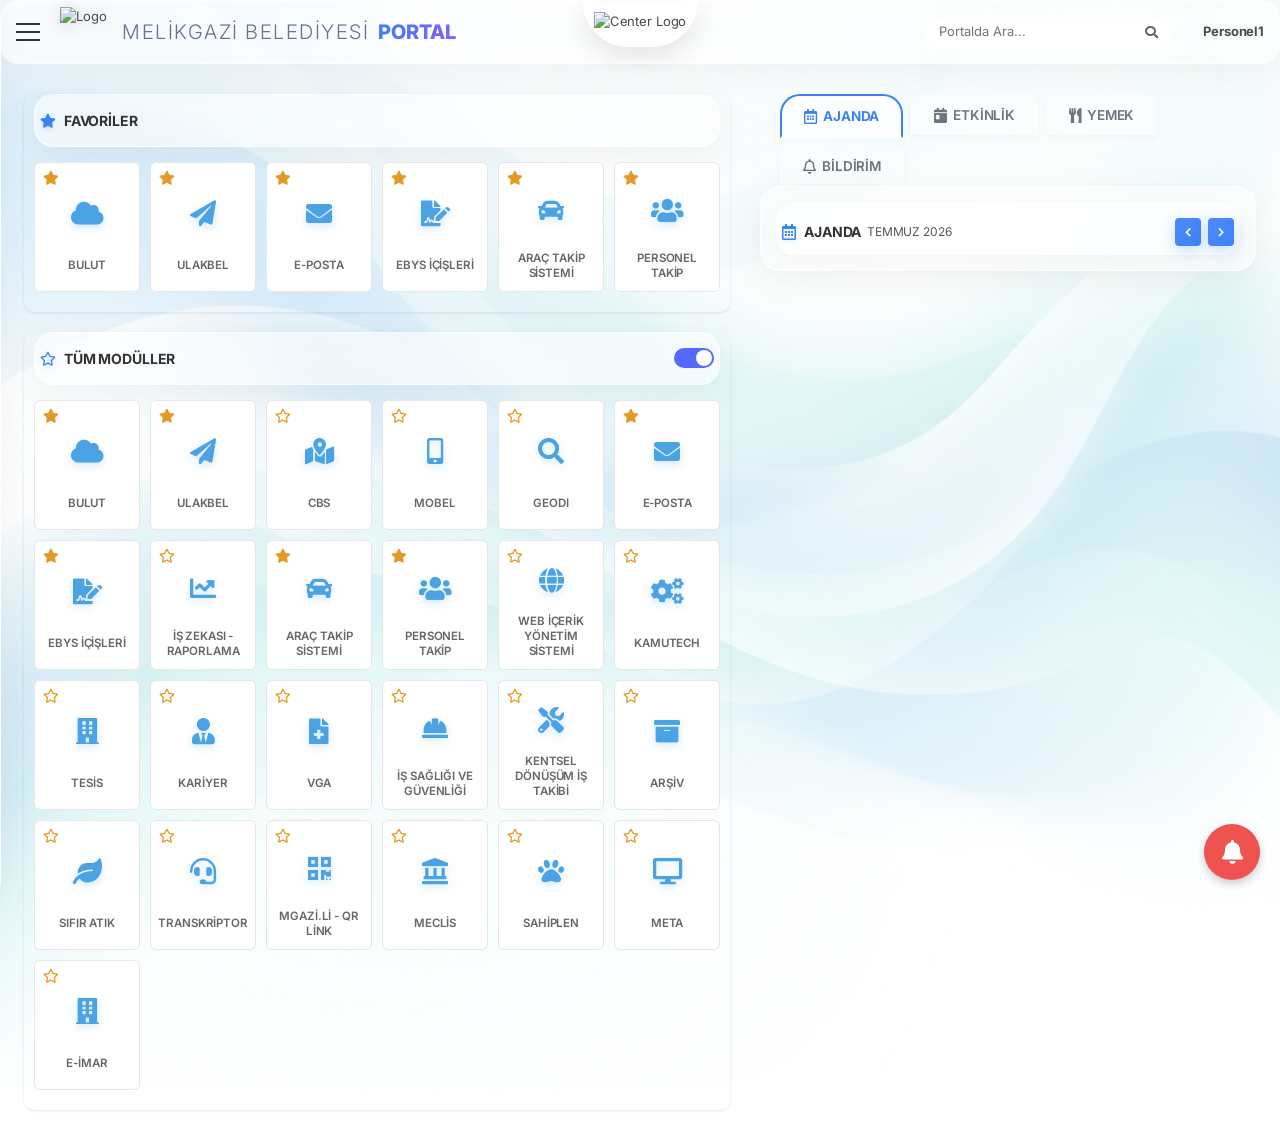
==== commit 366a4610: "feat: Melikgazi Belediyesi kurumsal portal ve yonetim paneli surumu" ====
--- a/dashboard.html
+++ b/dashboard.html
@@ -4,16 +4,13 @@
     <meta charset="UTF-8">
     <meta name="viewport" content="width=device-width, initial-scale=1.0">
     <title>Melikgazi Belediyesi Portal</title>
-
     <!-- Fonts -->
     <link href="https://fonts.googleapis.com/css2?family=Exo+2:wght@600&family=Lato:wght@400;700&family=Roboto:wght@400;500&display=swap" rel="stylesheet">
     <link href="https://fonts.googleapis.com/icon?family=Material+Icons" rel="stylesheet">
     <link href="https://fonts.googleapis.com/css2?family=Inter:wght@300;400;500;600;700&display=swap" rel="stylesheet">
-
     <!-- CSS -->
     <link rel="stylesheet" href="https://cdn.jsdelivr.net/npm/bootstrap@4.5.3/dist/css/bootstrap.min.css">
     <link rel="stylesheet" href="https://cdnjs.cloudflare.com/ajax/libs/font-awesome/5.15.4/css/all.min.css">
-    
     <style>
         body {
             -webkit-font-smoothing: antialiased;
@@ -24,7 +21,6 @@
             font-size: 0.8125rem;
             color: #333;
         }
-
         /* Navbar & Sidebar */
         .navbar-custom {
             position: fixed;
@@ -34,17 +30,15 @@
             background-color: #fff;
             height: 64px;
             border-bottom: 1px solid #e0e0e0;
-            z-index: 9999;
+            z-index: 10050;
             display: flex;
             align-items: center;
             padding: 0 15px;
         }
-
         .search-container {
             margin-left: 50px;
             flex-grow: 1;
         }
-
         .search-input {
             background-color: #e9e9e9;
             border: none;
@@ -53,22 +47,18 @@
             width: 250px;
             outline: none;
         }
-
         .user-info {
             display: flex;
             align-items: center;
             gap: 15px;
         }
-        
         .user-info img {
             width: 50px;
         }
-
         /* Hamburger Menu CSS */
         .menu-toggle {
             display: none;
         }
-
         .hamburger {
             display: flex;
             flex-direction: column;
@@ -79,7 +69,6 @@
             z-index: 10001;
             position: relative;
         }
-
         .hamburger span {
             display: block;
             height: 2px;
@@ -87,19 +76,15 @@
             background-color: #333;
             transition: all 0.3s ease;
         }
-
         .menu-toggle:checked ~ .hamburger span:nth-child(1) {
             transform: translateY(8px) rotate(45deg);
         }
-
         .menu-toggle:checked ~ .hamburger span:nth-child(2) {
             opacity: 0;
         }
-
         .menu-toggle:checked ~ .hamburger span:nth-child(3) {
             transform: translateY(-8px) rotate(-45deg);
         }
-
         .sidebar {
             position: fixed;
             top: 0;
@@ -113,15 +98,12 @@
             box-shadow: 2px 0 5px rgba(0,0,0,0.1);
             overflow-y: auto;
         }
-
         .menu-toggle:checked ~ .hamburger {
             display: none;
         }
-
         .menu-toggle:checked ~ .sidebar {
             left: 0;
         }
-
         .overlay {
             position: fixed;
             top: 0;
@@ -132,11 +114,9 @@
             z-index: 9998;
             display: none;
         }
-
         .menu-toggle:checked ~ .overlay {
             display: block;
         }
-
         .sidebar a {
             display: block;
             padding: 12px 24px;
@@ -145,26 +125,21 @@
             font-size: 16px;
             font-weight: 500;
         }
-
         .sidebar a i {
             width: 25px;
             margin-right: 10px;
             text-align: center;
         }
-
         .sidebar a:hover {
             background-color: #f5f5f5;
         }
-        
         .sidebar hr {
             margin: 10px 0;
         }
-
         /* Layout & Modules */
         .spacer {
             height: 80px;
         }
-
         .alan {
             background-color: #fff;
             border-radius: 10px;
@@ -172,7 +147,6 @@
             padding: 0 10px 10px;
             margin-bottom: 20px;
         }
-
         .modul {
             font-weight: bold;
             font-size: 14px;
@@ -185,16 +159,13 @@
             justify-content: space-between;
             align-items: center;
         }
-        
         .modul-title-left {
             display: flex;
             align-items: center;
         }
-        
         .modul-title-left i {
             margin-right: 8px;
         }
-
         .module-list {
             list-style: none;
             padding: 0;
@@ -202,8 +173,6 @@
             display: flex;
             flex-wrap: wrap;
         }
-
-        
         .module-list {
             margin-left: -5px;
             margin-right: -5px;
@@ -231,7 +200,6 @@
         .module-card:hover {
             box-shadow: 0 2px 6px rgba(0,0,0,0.08);
         }
-
         .module-card .img-container {
             height: 45px;
             width: 100%;
@@ -241,16 +209,14 @@
             margin-bottom: 15px;
             border: none;
         }
-
         .module-card strong {
             display: block;
-            font-size: 11px;
-            color: #777;
+            font-size: 11.5px;
+            color: #666;
             font-weight: 600;
             line-height: 1.3;
             text-transform: uppercase;
         }
-
         .star-btn {
             position: absolute;
             top: 5px;
@@ -262,8 +228,6 @@
             cursor: pointer;
             z-index: 10;
         }
-
-        
         .broken-icon-container {
             height: 45px;
             width: 100%;
@@ -275,7 +239,6 @@
             color: #4ab4d0;
             border: none;
         }
-    
         /* Toggle Switch */
         .switch {
             position: relative;
@@ -316,21 +279,18 @@
         input:checked + .slider:before {
             transform: translateX(20px);
         }
-        
         .collapsible-content {
             display: block;
         }
         input:not(:checked) ~ .collapsible-content {
             display: none;
         }
-
         /* Agenda & Lists */
         .agenda-header {
             display: flex;
             justify-content: space-between;
             align-items: center;
         }
-        
         .btn-primary-dodger-blue {
             background-color: #5567ff;
             color: #fff;
@@ -339,12 +299,10 @@
             border-radius: 4px;
             font-size: 12px;
         }
-        
         .btn-primary-dodger-blue:hover {
             color: #fff;
             background-color: #4456ea;
         }
-
         .btn-warning-orange {
             background-color: #e39a26;
             color: #fff;
@@ -353,12 +311,10 @@
             border-radius: 4px;
             font-size: 12px;
         }
-        
         .btn-warning-orange:hover {
             color: #fff;
             background-color: #d18815;
         }
-
         /* FullCalendar Customization */
         .fc-theme-standard .fc-scrollgrid {
             border: none;
@@ -371,17 +327,6 @@
         .fc .fc-daygrid-day.fc-day-today {
             background-color: transparent;
         }
-        .fc .fc-daygrid-day.fc-day-today .fc-daygrid-day-number {
-            background-color: #5567ff;
-            color: #fff;
-            border-radius: 50%;
-            width: 24px;
-            height: 24px;
-            display: inline-flex;
-            align-items: center;
-            justify-content: center;
-            margin: 2px;
-        }
         .fc-col-header-cell {
             border: none !important;
             padding: 5px 0;
@@ -389,7 +334,6 @@
         .fc-daygrid-day {
             border: 1px solid #f0f0f0 !important;
         }
-        
         .event-list {
             margin-top: 15px;
         }
@@ -403,7 +347,6 @@
         .badge-primary {
             background-color: #5567ff;
         }
-        
         /* List section */
         .list-card {
             border: 2px solid #e39a26;
@@ -434,7 +377,6 @@
             font-size: 11px;
             display: inline-block;
         }
-
         /* FAB */
         .fab {
             position: fixed;
@@ -457,7 +399,6 @@
             color: white;
             background-color: #e53935;
         }
-
         /* Modal */
         .modal-module-img {
             max-width: 150px;
@@ -490,81 +431,71 @@
             text-decoration: underline;
             color: #5567ff;
         }
-    
-
         /* Premium Calendar Hover Effects */
+        /* 1. Ensure the td cells NEVER have their own background or borders, so they don't look square */
+        .fc-theme-standard td, .fc-theme-standard th, .fc-daygrid-day {
+            border: none !important;
+            background: transparent !important;
+            background-color: transparent !important;
+            padding: 0 !important;
+        }
+        /* Prevent FullCalendar from applying hover backgrounds to the td */
+        .fc-theme-standard td:hover, .fc-daygrid-day:hover {
+            background: transparent !important;
+            background-color: transparent !important;
+            z-index: 99 !important; /* Bring cell forward to prevent shadow clipping */
+        }
+        /* 2. Style the inner frame which will hold our rounded colors and hover effects */
         .fc-daygrid-day-frame {
             transition: all 0.3s cubic-bezier(0.25, 0.8, 0.25, 1) !important;
-            border-radius: 8px;
-            margin: 2px; /* slightly separate cells to allow scaling room */
-            height: 60px !important;
-            min-height: 60px !important;
+            border-radius: 12px !important;
+            margin: 4px !important; 
             position: relative;
-        }
-        
-        .fc-daygrid-day {
-            border: none !important; /* Remove harsh table borders for a cleaner look */
-            position: relative;
-        }
-
-        .fc-theme-standard td, .fc-theme-standard th {
-            border-color: #f0f0f0 !important; /* Soften inner borders if kept */
-        }
-        
-        /* The Hover Action */
+            background: transparent;
+            border: 1px solid transparent;
+        }
+        /* 3. The Hover Action on the Frame */
         .fc-daygrid-day:hover .fc-daygrid-day-frame {
-            transform: scale(1.15);
-            box-shadow: 0 10px 20px rgba(0,0,0,0.15);
-            background-color: #fff;
-            z-index: 20;
-            border: 1px solid #e0e0e0;
-        }
-        
-        
-        
-        /* Remove FullCalendar's default dark blue circle for today if any */
-        .fc-daygrid-day-number, .fc-day-today .fc-daygrid-day-number {
+            transform: translateY(-4px);
+            box-shadow: 0 8px 16px rgba(0,0,0,0.1);
+            background-color: #f4f7ff !important;
+            border: 1px solid #ddebff !important;
+        }
+        /* 4. Completely remove any "Today" highlighting (no blue circle, no background) */
+        .fc .fc-daygrid-day.fc-day-today, .fc-day-today .fc-daygrid-day-frame {
+            background: transparent !important;
             background-color: transparent !important;
+            border: none !important;
+            box-shadow: none !important;
+        }
+        /* Remove the blue circle from the today number */
+        .fc .fc-day-today .fc-daygrid-day-number {
+            background: transparent !important;
+            background-color: transparent !important;
+            color: #333 !important; /* Normal text color */
             border-radius: 0 !important;
-            padding: 4px !important;
-        }
-
-        /* Admin Event Background (Importance 6) */
-        .fc-day-importance-6 .fc-daygrid-day-frame { background-color: #e6f0ff !important; }
-
-        /* Today Highlight */
-        .fc-day-today .fc-daygrid-day-frame {
-            background-color: #e6f2ff !important;
-            border: 1px solid #b3d7ff !important;
-            transform: scale(1.05);
-            box-shadow: 0 5px 15px rgba(0, 123, 255, 0.15);
-            z-index: 5;
-            position: relative;
-        }
-        .fc-day-today .date-month {
-            color: #0056b3 !important;
-        }
-
-        /* Remove underline from dates */
-        .fc-daygrid-day-number {
+            width: auto !important;
+            height: auto !important;
+            margin: 0 !important;
+            display: inline !important;
+        }
+        /* 5. Apply importance colors to the frame with border-radius */
+        .fc-day-importance-6 .fc-daygrid-day-frame { background-color: #e6f0ff !important; border-radius: 12px !important; margin: 4px !important; }
+        .fc-day-importance-5 .fc-daygrid-day-frame { background-color: #ffe5e5 !important; border-radius: 12px !important; margin: 4px !important; } 
+        .fc-day-importance-4 .fc-daygrid-day-frame { background-color: #ffeedb !important; border-radius: 12px !important; margin: 4px !important; } 
+        .fc-day-importance-3 .fc-daygrid-day-frame { background-color: #fff9db !important; border-radius: 12px !important; margin: 4px !important; } 
+        .fc-day-importance-2 .fc-daygrid-day-frame { background-color: #f3e8ff !important; border-radius: 12px !important; margin: 4px !important; } 
+        .fc-day-importance-1 .fc-daygrid-day-frame { background-color: #e3f9e5 !important; border-radius: 12px !important; margin: 4px !important; } 
+        /* Clear any td-level importance colors */
+        .fc-day-importance-6, .fc-day-importance-5, .fc-day-importance-4, .fc-day-importance-3, .fc-day-importance-2, .fc-day-importance-1 {
+            background: transparent !important;
+            background-color: transparent !important;
+        }
+        /* Static Calendar Styles */
+        /* No underline on hover for days */
+        .fc-daygrid-day-number:hover, .fc-daygrid-day-frame:hover .fc-daygrid-day-number {
             text-decoration: none !important;
-            color: #333 !important;
-        }
-        .fc-daygrid-day-number:hover {
-            text-decoration: none !important;
-            color: #5567ff !important; /* Nice blue tint on text hover */
-        }
-        
-        /* Adjust importance background colors */
-        .fc-day-importance-5 .fc-daygrid-day-frame { background-color: #ffe5e5 !important; } /* Açık Kırmızı */
-        .fc-day-importance-4 .fc-daygrid-day-frame { background-color: #ffeedb !important; } /* Açık Turuncu */
-        .fc-day-importance-3 .fc-daygrid-day-frame { background-color: #fff9db !important; } /* Açık Sarı */
-        .fc-day-importance-2 .fc-daygrid-day-frame { background-color: #f3e8ff !important; } /* Açık Mor */
-        .fc-day-importance-1 .fc-daygrid-day-frame { background-color: #e3f9e5 !important; } /* Açık Yeşil */
-
-
-    
-        /* Static Calendar Styles */
+        }
         .fc-daygrid-day-events {
             display: none !important;
         }
@@ -583,8 +514,6 @@
             height: 60px !important;
             min-height: 60px !important;
         }
-
-    
         .custom-light-tooltip .tooltip-inner {
             background-color: rgba(255, 255, 255, 0.95) !important;
             backdrop-filter: blur(10px) !important;
@@ -607,7 +536,6 @@
         .custom-light-tooltip .arrow {
             display: none !important;
         }
-
         /* Force Inter font on typography elements, leaving icons alone */
         body, h1, h2, h3, h4, h5, h6, p, a, button, input, select, textarea, label, strong {
             font-family: 'Inter', sans-serif !important;
@@ -618,10 +546,175 @@
             -moz-osx-font-smoothing: grayscale !important;
             letter-spacing: -0.01em;
         }
-</style>
+        /* Custom Module Popover */
+        .popover-header-row {
+            display: flex;
+            align-items: center;
+            margin-bottom: 20px;
+        }
+        .popover-header-row i {
+            font-size: 20px;
+            color: #88c0eb;
+            margin-right: 15px;
+        }
+        .popover-header-row h5 {
+            margin: 0;
+            font-size: 15px;
+            font-weight: 600;
+            color: #777;
+            letter-spacing: 0.5px;
+        }
+        .popover-desc {
+            font-size: 13px;
+            color: #444;
+            line-height: 1.6;
+            margin-bottom: 20px;
+        }
+        .popover-show-pics {
+            font-size: 13px;
+            font-weight: 600;
+            color: #888;
+            cursor: pointer;
+            display: flex;
+            align-items: center;
+            margin-bottom: 20px;
+        }
+        .popover-show-pics i {
+            font-size: 18px;
+            color: #4ba3e3;
+            margin-right: 10px;
+        }
+        .popover-links-toggle {
+            font-size: 13px;
+            font-weight: 600;
+            color: #444;
+            border-bottom: 1px solid #f0f0f0;
+            padding-bottom: 10px;
+            margin-bottom: 15px;
+            display: flex;
+            align-items: center;
+        }
+        .popover-links-toggle i {
+            margin-right: 8px;
+            font-size: 12px;
+        }
+        .popover-action-btn {
+            display: block;
+            width: 100%;
+            background-color: #5567ff;
+            color: #fff;
+            border: none;
+            padding: 12px;
+            border-radius: 6px;
+            font-size: 12px;
+            font-weight: 700;
+            margin-bottom: 8px;
+            text-align: center;
+            transition: background 0.2s;
+            cursor: pointer;
+            text-decoration: none;
+        }
+        .popover-action-btn:hover {
+            background-color: #4454de;
+            color: #fff;
+            text-decoration: none;
+        }
+        .popover-action-btn:last-child {
+            margin-bottom: 0;
+        }
+    </style>
+    <style>
+        /* Modern Rounded Tabs */
+        .custom-folder-tabs {
+            border-bottom: none;
+            background: transparent;
+            padding-left: 20px;
+            display: flex;
+            gap: 8px;
+            margin-bottom: 0;
+            border: none;
+        }
+        .custom-folder-tabs .nav-item {
+            margin-bottom: 0;
+        }
+        .custom-folder-tabs .nav-link {
+            border: none !important;
+            border-radius: 12px 12px 0 0 !important; /* Fully rounded elegant pill shape */
+            color: #6c757d;
+            font-weight: 600;
+            font-size: 13.5px;
+            padding: 10px 22px;
+            background: #f1f3f5;
+            transition: all 0.3s ease;
+            box-shadow: 0 2px 5px rgba(0,0,0,0.03);
+            display: flex;
+            align-items: center;
+        }
+        .custom-folder-tabs .nav-link:hover {
+            background: #e9ecef;
+            color: #3b82f6;
+            transform: translateY(-2px);
+        }
+        .custom-folder-tabs .nav-link.active {
+            color: #3b82f6 !important;
+            background: #fff !important;
+            box-shadow: 0 -4px 10px rgba(0,0,0,0.05) !important;
+            border-bottom-left-radius: 0 !important;
+            border-bottom-right-radius: 0 !important;
+            margin-bottom: -1px; /* overlap border */
+            position: relative;
+            z-index: 10;
+        }
+        .custom-folder-tabs .nav-link i {
+            margin-right: 6px;
+            font-size: 15px;
+        }
+    </style>
+    <style>
+        /* Real Connected Folder Tabs */
+        .real-folder-tabs {
+            border-bottom: none;
+            margin-bottom: 0;
+            padding-left: 10px;
+            display: flex;
+            position: relative;
+            z-index: 1;
+        }
+        .real-folder-tabs .nav-item {
+            margin-bottom: 0;
+        }
+        .real-folder-tabs .nav-link {
+            border: none;
+            border-radius: 12px 12px 0 0 !important;
+            color: #6c757d;
+            font-weight: 600;
+            font-size: 13.5px;
+            padding: 10px 22px;
+            background: #e9ecef;
+            margin-right: 4px;
+            transition: all 0.2s ease;
+            box-shadow: 0 -2px 5px rgba(0,0,0,0.03);
+        }
+        .real-folder-tabs .nav-link:hover {
+            background: #dfe4ea;
+            color: #333;
+        }
+        .real-folder-tabs .nav-link.active {
+            color: #2c3e50 !important;
+            background: #fff !important;
+            box-shadow: 0 -4px 10px rgba(0,0,0,0.05);
+            /* Important: this makes it connect to the .alan box seamlessly */
+        }
+        .real-folder-tabs .nav-link i {
+            margin-right: 6px;
+        }
+        .alan.tab-content {
+            background-color: #fff;
+        }
+    </style>
+    <link rel="stylesheet" href="assets/css/dashboard_glass.css" id="global-glass-theme">
 </head>
 <body>
-
     <!-- Navbar -->
     <div class="navbar-custom">
         <input type="checkbox" id="menu-toggle" class="menu-toggle">
@@ -630,40 +723,47 @@
             <span></span>
             <span></span>
         </label>
-        
         <div class="overlay"></div>
-        
+        <div class="header-logo-section">
+            <img src="https://portal.melikgazi.bel.tr/images/logo.png" alt="Logo" class="header-logo-small">
+            <h4 class="header-title-container">
+                <span class="header-title-light">MELİKGAZİ BELEDİYESİ</span> 
+                <span class="header-title-gradient">PORTAL</span>
+            </h4>
+        </div>
+        <!-- Center Overflowing Logo -->
+        <div class="center-logo-wrapper">
+            <div class="center-logo-pill">
+                <img src="https://portal.melikgazi.bel.tr/images/logo.png" alt="Center Logo" class="center-logo-img">
+            </div>
+        </div>
         <div class="sidebar">
             <label for="menu-toggle" style="display: block; padding: 10px 24px; font-size: 32px; font-weight: 300; color: #666; cursor: pointer; margin-bottom: 10px;">&times;</label>
-            <a href="#"><i class="fas fa-home"></i> Ana Sayfa</a>
-            <a href="#"><i class="fas fa-arrows-alt"></i> Modüller</a>
-            <a href="#" class="admin-only"><i class="far fa-user"></i> Kullanıcılar</a>
-            <a href="#" class="admin-only"><i class="fas fa-layer-group"></i> Gruplar</a>
-            <a href="#" class="admin-only"><i class="fas fa-layer-group"></i> Status</a>
-            <a href="#"><i class="far fa-calendar-alt"></i> Ajanda</a>
-            <a href="#"><i class="fas fa-list"></i> Listeler</a>
-            <a href="#"><i class="far fa-bell"></i> Bildirimler</a>
-            <a href="#" class="admin-only"><i class="far fa-image"></i> Giriş Slide</a>
-            <a href="#" class="admin-only"><i class="far fa-edit"></i> Giriş Yazısı</a>
+            <a href="dashboard.html"><i class="fas fa-home"></i> Ana Sayfa</a>
+            <a href="admin_moduller.html" class="admin-only"><i class="fas fa-arrows-alt"></i> Modüller</a>
+            <a href="admin_kullanicilar.html" class="admin-only"><i class="far fa-user"></i> Kullanıcılar</a>
+            <a href="admin_gruplar.html" class="admin-only"><i class="fas fa-layer-group"></i> Gruplar</a>
+            <a href="admin_ajanda.html" class="admin-only"><i class="far fa-calendar-alt"></i> Ajanda Yönetimi</a>
+                        <a href="admin_yemek.html" class="admin-only"><i class="fas fa-utensils"></i> Yemek Yönetimi</a>
+            <a href="admin_bildirimler.html" class="admin-only"><i class="far fa-bell"></i> Bildirim Yönetimi</a>
+            <a href="admin_slide.html" class="admin-only"><i class="far fa-image"></i> Giriş Slide</a>
+            <a href="admin_giris_yazisi.html" class="admin-only"><i class="far fa-edit"></i> Giriş Yazısı</a>
             <hr>
             <a href="#" onclick="handleLogout(event)"><i class="fas fa-sign-out-alt"></i> Çıkış</a>
         </div>
-
-        <div class="search-container">
+        <div class="search-container" style="position:relative;">
             <div style="position:relative; width: 250px;">
-                <input type="text" class="search-input" placeholder="Portalda Ara" style="width: 100%;">
+                <input type="text" id="globalSearchInput" class="search-input" placeholder="Portalda Ara..." style="width: 100%;" autocomplete="off">
                 <i class="fas fa-search" style="position:absolute; right: 15px; top: 50%; transform: translateY(-50%); color: #666; font-size: 13px;"></i>
             </div>
+            <!-- Arama Sonuçları Dropdown -->
+            <div id="globalSearchResults" class="search-results-dropdown" style="display:none;"></div>
         </div>
-
         <div class="user-info">
             <strong id="userDisplayName">arge test</strong>
-            <img src="https://portal.melikgazi.bel.tr/images/logo.png" alt="Logo">
         </div>
     </div>
-
     <div class="spacer"></div>
-
     <!-- Main Content -->
     <div class="container-fluid px-4">
         <div class="row">
@@ -676,11 +776,9 @@
                             <i class="fas fa-star" style="color: #ffc107;"></i> FAVORİLER
                         </div>
                     </div>
-                    
                     <ul class="row module-list favorite-modules">
                     </ul>
                 </div>
-
                 <!-- TÜM MODÜLLER -->
                 <div class="alan">
                     <div class="modul">
@@ -694,268 +792,207 @@
                             </label>
                         </div>
                     </div>
-                    
                     <div class="collapsible-content" id="allModulesContent">
-                        <ul class="row module-list">
-                            <li class="col-6 col-sm-4 col-md-3 col-xl-2">
-                                <div class="module-card" onclick="openModuleModal('BULUT', '6908708124865200.png')">
-                                    
-                                <i class="far fa-star star-btn" onclick="event.stopPropagation(); toggleFav(this, 'BULUT');"></i>
-                                
-                                <div class="img-container" style="background-image: url('images/Moduller/6908708124865200.png')"></div>
-                                <strong>BULUT</strong>
-                            
-                                </div>
-                            </li>
-                            <li class="col-6 col-sm-4 col-md-3 col-xl-2">
-                                <div class="module-card" onclick="openModuleModal('ULAKBEL', '7028855945653200.jpg')">
-                                    
-                                <i class="far fa-star star-btn" onclick="event.stopPropagation(); toggleFav(this, 'ULAKBEL');"></i>
-                                
-                                <div class="img-container" style="background-image: url('images/Moduller/7028855945653200.jpg')"></div>
-                                <strong>ULAKBEL</strong>
-                            
-                                </div>
-                            </li>
-                            <li class="col-6 col-sm-4 col-md-3 col-xl-2">
-                                <div class="module-card" onclick="openModuleModal('E-POSTA', '6909882073094500.png')">
-                                    
-                                <i class="far fa-star star-btn" onclick="event.stopPropagation(); toggleFav(this, 'E-POSTA');"></i>
-                                
-                                <div class="img-container" style="background-image: url('images/Moduller/6909882073094500.png')"></div>
-                                <strong>E-POSTA</strong>
-                            
-                                </div>
-                            </li>
-                            <li class="col-6 col-sm-4 col-md-3 col-xl-2">
-                                <div class="module-card" onclick="openModuleModal('EBYS İÇİŞLERİ', '7060969185681200.jpg')">
-                                    
-                                <i class="far fa-star star-btn" onclick="event.stopPropagation(); toggleFav(this, 'EBYS İÇİŞLERİ');"></i>
-                                
-                                <div class="img-container" style="background-image: url('images/Moduller/7060969185681200.jpg')"></div>
-                                <strong>EBYS İÇİŞLERİ</strong>
-                            
-                                </div>
-                            </li>
-                            <li class="col-6 col-sm-4 col-md-3 col-xl-2">
-                                <div class="module-card" onclick="openModuleModal('ARAÇ TAKİP SİSTEMİ', '6910073906063600.png')">
-                                    
-                                <i class="far fa-star star-btn" onclick="event.stopPropagation(); toggleFav(this, 'ARAÇ TAKİP SİSTEMİ');"></i>
-                                
-                                <div class="img-container" style="background-image: url('images/Moduller/6910073906063600.png')"></div>
-                                <strong>ARAÇ TAKİP SİSTEMİ</strong>
-                            
-                                </div>
-                            </li>
-                            <li class="col-6 col-sm-4 col-md-3 col-xl-2">
-                                <div class="module-card" onclick="openModuleModal('PERSONEL TAKİP', '6910191639217300.png')">
-                                    
-                                <i class="far fa-star star-btn" onclick="event.stopPropagation(); toggleFav(this, 'PERSONEL TAKİP');"></i>
-                                
-                                <div class="img-container" style="background-image: url('images/Moduller/6910191639217300.png')"></div>
-                                <strong>PERSONEL TAKİP</strong>
-                            
-                                </div>
-                            </li>
-                            
-                            <li class="col-6 col-sm-4 col-md-3 col-xl-2">
-                                <div class="module-card" onclick="openModuleModal('CBS', '6909274126891400.png')">
-                                    
-                                <i class="far fa-star star-btn" onclick="event.stopPropagation(); toggleFav(this, 'CBS');"></i>
-                                
-                                <div class="broken-icon-container"><i class="fas fa-map-marked-alt"></i></div>
-                                <strong>CBS</strong>
-                            
-                                </div>
-                            </li>
-                            <li class="col-6 col-sm-4 col-md-3 col-xl-2">
-                                <div class="module-card" onclick="openModuleModal('MOBEL', '6909449720720800.jpg')">
-                                    
-                                <i class="far fa-star star-btn" onclick="event.stopPropagation(); toggleFav(this, 'MOBEL');"></i>
-                                
-                                <div class="broken-icon-container"><i class="fas fa-sitemap"></i></div>
-                                <strong>MOBEL</strong>
-                            
-                                </div>
-                            </li>
-                            <li class="col-6 col-sm-4 col-md-3 col-xl-2">
-                                <div class="module-card" onclick="openModuleModal('GEODİ', '6909381752720000.png')">
-                                    
-                                <i class="far fa-star star-btn" onclick="event.stopPropagation(); toggleFav(this, 'GEODİ');"></i>
-                                
-                                <div class="broken-icon-container"><i class="fas fa-search-location"></i></div>
-                                <strong>GEODİ</strong>
-                            
-                                </div>
-                            </li>
-                            <li class="col-6 col-sm-4 col-md-3 col-xl-2">
-                                <div class="module-card" onclick="openModuleModal('İŞ ZEKASI - RAPORLAMA', '6909594843782600.png')">
-                                    
-                                <i class="far fa-star star-btn" onclick="event.stopPropagation(); toggleFav(this, 'İŞ ZEKASI - RAPORLAMA');"></i>
-                                
-                                <div class="broken-icon-container"><i class="fas fa-chart-line"></i></div>
-                                <strong>İŞ ZEKASI - RAPORLAMA</strong>
-                            
-                                </div>
-                            </li>
-                            <li class="col-6 col-sm-4 col-md-3 col-xl-2">
-                                <div class="module-card" onclick="openModuleModal('WEB İÇERİK YÖNETİM SİSTEMİ', '6910005003407600.png')">
-                                    
-                                <i class="far fa-star star-btn" onclick="event.stopPropagation(); toggleFav(this, 'WEB İÇERİK YÖNETİM SİSTEMİ');"></i>
-                                
-                                <div class="broken-icon-container"><i class="fas fa-laptop-code"></i></div>
-                                <strong>WEB İÇERİK YÖNETİM SİSTEMİ</strong>
-                            
-                                </div>
-                            </li>
-                            <li class="col-6 col-sm-4 col-md-3 col-xl-2">
-                                <div class="module-card" onclick="openModuleModal('KAMUTECH', '6910146590124600.png')">
-                                    
-                                <i class="far fa-star star-btn" onclick="event.stopPropagation(); toggleFav(this, 'KAMUTECH');"></i>
-                                
-                                <div class="broken-icon-container"><i class="fas fa-users-cog"></i></div>
-                                <strong>KAMUTECH</strong>
-                            
-                                </div>
-                            </li>
-                            <li class="col-6 col-sm-4 col-md-3 col-xl-2">
-                                <div class="module-card" onclick="openModuleModal('TESİS', '7026095782872600.png')">
-                                    
-                                <i class="far fa-star star-btn" onclick="event.stopPropagation(); toggleFav(this, 'TESİS');"></i>
-                                
-                                <div class="broken-icon-container"><i class="fas fa-building"></i></div>
-                                <strong>TESİS</strong>
-                            
-                                </div>
-                            </li>
-                            <li class="col-6 col-sm-4 col-md-3 col-xl-2">
-                                <div class="module-card" onclick="openModuleModal('KARİYER', '7025844437716400.png')">
-                                    
-                                <i class="far fa-star star-btn" onclick="event.stopPropagation(); toggleFav(this, 'KARİYER');"></i>
-                                
-                                <div class="broken-icon-container"><i class="fas fa-user-tie"></i></div>
-                                <strong>KARİYER</strong>
-                            
-                                </div>
-                            </li>
-                            <li class="col-6 col-sm-4 col-md-3 col-xl-2">
-                                <div class="module-card" onclick="openModuleModal('VGA', '7026184426247800.png')">
-                                    
-                                <i class="far fa-star star-btn" onclick="event.stopPropagation(); toggleFav(this, 'VGA');"></i>
-                                
-                                <div class="broken-icon-container"><i class="fas fa-file-medical"></i></div>
-                                <strong>VGA</strong>
-                            
-                                </div>
-                            </li>
-                            <li class="col-6 col-sm-4 col-md-3 col-xl-2">
-                                <div class="module-card" onclick="openModuleModal('İŞ SAĞLIĞI VE GÜVENLİĞİ', '7026254327935200.png')">
-                                    
-                                <i class="far fa-star star-btn" onclick="event.stopPropagation(); toggleFav(this, 'İŞ SAĞLIĞI VE GÜVENLİĞİ');"></i>
-                                
-                                <div class="broken-icon-container"><i class="fas fa-hard-hat"></i></div>
-                                <strong>İŞ SAĞLIĞI VE GÜVENLİĞİ</strong>
-                            
-                                </div>
-                            </li>
-                            <li class="col-6 col-sm-4 col-md-3 col-xl-2">
-                                <div class="module-card" onclick="openModuleModal('KENTSEL DÖNÜŞÜM İŞ TAKİBİ', '7026295828279200.png')">
-                                    
-                                <i class="far fa-star star-btn" onclick="event.stopPropagation(); toggleFav(this, 'KENTSEL DÖNÜŞÜM İŞ TAKİBİ');"></i>
-                                
-                                <div class="broken-icon-container"><i class="fas fa-house-damage"></i></div>
-                                <strong>KENTSEL DÖNÜŞÜM İŞ TAKİBİ</strong>
-                            
-                                </div>
-                            </li>
-                            <li class="col-6 col-sm-4 col-md-3 col-xl-2">
-                                <div class="module-card" onclick="openModuleModal('ARŞİV', '7026331778591600.png')">
-                                    
-                                <i class="far fa-star star-btn" onclick="event.stopPropagation(); toggleFav(this, 'ARŞİV');"></i>
-                                
-                                <div class="broken-icon-container"><i class="fas fa-archive"></i></div>
-                                <strong>ARŞİV</strong>
-                            
-                                </div>
-                            </li>
-                            <li class="col-6 col-sm-4 col-md-3 col-xl-2">
-                                <div class="module-card" onclick="openModuleModal('SIFIR ATIK', '7028614256624800.png')">
-                                    
-                                <i class="far fa-star star-btn" onclick="event.stopPropagation(); toggleFav(this, 'SIFIR ATIK');"></i>
-                                
-                                <div class="broken-icon-container"><i class="fas fa-leaf"></i></div>
-                                <strong>SIFIR ATIK</strong>
-                            
-                                </div>
-                            </li>
-                            <li class="col-6 col-sm-4 col-md-3 col-xl-2">
-                                <div class="module-card" onclick="openModuleModal('TRANSKRİPTOR', '7028802246966800.png')">
-                                    
-                                <i class="far fa-star star-btn" onclick="event.stopPropagation(); toggleFav(this, 'TRANSKRİPTOR');"></i>
-                                
-                                <div class="broken-icon-container"><i class="fas fa-headset"></i></div>
-                                <strong>TRANSKRİPTOR</strong>
-                            
-                                </div>
-                            </li>
-                            <li class="col-6 col-sm-4 col-md-3 col-xl-2">
-                                <div class="module-card" onclick="openModuleModal('MGAZİ.Lİ - QR LİNK', '7028867002747200.png')">
-                                    
-                                <i class="far fa-star star-btn" onclick="event.stopPropagation(); toggleFav(this, 'MGAZİ.Lİ - QR LİNK');"></i>
-                                
-                                <div class="broken-icon-container"><i class="fas fa-qrcode"></i></div>
-                                <strong>MGAZİ.Lİ - QR LİNK</strong>
-                            
-                                </div>
-                            </li>
-                            <li class="col-6 col-sm-4 col-md-3 col-xl-2">
-                                <div class="module-card" onclick="openModuleModal('MECLİS', '7054636129088000.png')">
-                                    
-                                <i class="far fa-star star-btn" onclick="event.stopPropagation(); toggleFav(this, 'MECLİS');"></i>
-                                
-                                <div class="broken-icon-container"><i class="fas fa-university"></i></div>
-                                <strong>MECLİS</strong>
-                            
-                                </div>
-                            </li>
-                            <li class="col-6 col-sm-4 col-md-3 col-xl-2">
-                                <div class="module-card" onclick="openModuleModal('SAHİPLEN', '7060838458244200.png')">
-                                    
-                                <i class="far fa-star star-btn" onclick="event.stopPropagation(); toggleFav(this, 'SAHİPLEN');"></i>
-                                
-                                <div class="broken-icon-container"><i class="fas fa-paw"></i></div>
-                                <strong>SAHİPLEN</strong>
-                            
-                                </div>
-                            </li>
-                            <li class="col-6 col-sm-4 col-md-3 col-xl-2">
-                                <div class="module-card" onclick="openModuleModal('META', '7060949235806200.png')">
-                                    
-                                <i class="far fa-star star-btn" onclick="event.stopPropagation(); toggleFav(this, 'META');"></i>
-                                
-                                <div class="broken-icon-container"><i class="fas fa-desktop"></i></div>
-                                <strong>META</strong>
-                            
-                                </div>
-                            </li>
-                            <li class="col-6 col-sm-4 col-md-3 col-xl-2">
-                                <div class="module-card" onclick="openModuleModal('E-İMAR', '7084866832376400.png')">
-                                    
-                                <i class="far fa-star star-btn" onclick="event.stopPropagation(); toggleFav(this, 'E-İMAR');"></i>
-                                <div class="broken-icon-container"><i class="fas fa-city"></i></div>
-                                <strong>E-İMAR</strong>
-                            
+                        <ul class="row module-list" id="allModulesList">
+                            <li class="col-6 col-sm-4 col-md-3 col-xl-2">
+                                <div class="module-card" onclick="openModuleModal(this, 'BULUT', '')">
+                                    <i class="far fa-star star-btn" onclick="event.stopPropagation(); toggleFav(this, 'BULUT');"></i>
+                                    <div class="img-container" style="display:flex; justify-content:center; align-items:center; height: 60px; margin-bottom: 15px;"><i class="fas fa-cloud fa-2x" style="color: #4ba3e3; filter: drop-shadow(0px 3px 4px rgba(75,163,227,0.25));"></i></div>
+                                    <strong>BULUT</strong>
+                                </div>
+                            </li>
+                            <li class="col-6 col-sm-4 col-md-3 col-xl-2">
+                                <div class="module-card" onclick="openModuleModal(this, 'ULAKBEL', '')">
+                                    <i class="far fa-star star-btn" onclick="event.stopPropagation(); toggleFav(this, 'ULAKBEL');"></i>
+                                    <div class="img-container" style="display:flex; justify-content:center; align-items:center; height: 60px; margin-bottom: 15px;"><i class="fas fa-paper-plane fa-2x" style="color: #4ba3e3; filter: drop-shadow(0px 3px 4px rgba(75,163,227,0.25));"></i></div>
+                                    <strong>ULAKBEL</strong>
+                                </div>
+                            </li>
+                            <li class="col-6 col-sm-4 col-md-3 col-xl-2">
+                                <div class="module-card" onclick="openModuleModal(this, 'CBS', '')">
+                                    <i class="far fa-star star-btn" onclick="event.stopPropagation(); toggleFav(this, 'CBS');"></i>
+                                    <div class="img-container" style="display:flex; justify-content:center; align-items:center; height: 60px; margin-bottom: 15px;"><i class="fas fa-map-marked-alt fa-2x" style="color: #4ba3e3; filter: drop-shadow(0px 3px 4px rgba(75,163,227,0.25));"></i></div>
+                                    <strong>CBS</strong>
+                                </div>
+                            </li>
+                            <li class="col-6 col-sm-4 col-md-3 col-xl-2">
+                                <div class="module-card" onclick="openModuleModal(this, 'MOBEL', '')">
+                                    <i class="far fa-star star-btn" onclick="event.stopPropagation(); toggleFav(this, 'MOBEL');"></i>
+                                    <div class="img-container" style="display:flex; justify-content:center; align-items:center; height: 60px; margin-bottom: 15px;"><i class="fas fa-mobile-alt fa-2x" style="color: #4ba3e3; filter: drop-shadow(0px 3px 4px rgba(75,163,227,0.25));"></i></div>
+                                    <strong>MOBEL</strong>
+                                </div>
+                            </li>
+                            <li class="col-6 col-sm-4 col-md-3 col-xl-2">
+                                <div class="module-card" onclick="openModuleModal(this, 'GEODI', '')">
+                                    <i class="far fa-star star-btn" onclick="event.stopPropagation(); toggleFav(this, 'GEODI');"></i>
+                                    <div class="img-container" style="display:flex; justify-content:center; align-items:center; height: 60px; margin-bottom: 15px;"><i class="fas fa-search fa-2x" style="color: #4ba3e3; filter: drop-shadow(0px 3px 4px rgba(75,163,227,0.25));"></i></div>
+                                    <strong>GEODI</strong>
+                                </div>
+                            </li>
+                            <li class="col-6 col-sm-4 col-md-3 col-xl-2">
+                                <div class="module-card" onclick="openModuleModal(this, 'E-POSTA', '')">
+                                    <i class="far fa-star star-btn" onclick="event.stopPropagation(); toggleFav(this, 'E-POSTA');"></i>
+                                    <div class="img-container" style="display:flex; justify-content:center; align-items:center; height: 60px; margin-bottom: 15px;"><i class="fas fa-envelope fa-2x" style="color: #4ba3e3; filter: drop-shadow(0px 3px 4px rgba(75,163,227,0.25));"></i></div>
+                                    <strong>E-POSTA</strong>
+                                </div>
+                            </li>
+                            <li class="col-6 col-sm-4 col-md-3 col-xl-2">
+                                <div class="module-card" onclick="openModuleModal(this, 'EBYS İÇİŞLERİ', '')">
+                                    <i class="far fa-star star-btn" onclick="event.stopPropagation(); toggleFav(this, 'EBYS İÇİŞLERİ');"></i>
+                                    <div class="img-container" style="display:flex; justify-content:center; align-items:center; height: 60px; margin-bottom: 15px;"><i class="fas fa-file-signature fa-2x" style="color: #4ba3e3; filter: drop-shadow(0px 3px 4px rgba(75,163,227,0.25));"></i></div>
+                                    <strong>EBYS İÇİŞLERİ</strong>
+                                </div>
+                            </li>
+                            <li class="col-6 col-sm-4 col-md-3 col-xl-2">
+                                <div class="module-card" onclick="openModuleModal(this, 'İŞ ZEKASI - RAPORLAMA', '')">
+                                    <i class="far fa-star star-btn" onclick="event.stopPropagation(); toggleFav(this, 'İŞ ZEKASI - RAPORLAMA');"></i>
+                                    <div class="img-container" style="display:flex; justify-content:center; align-items:center; height: 60px; margin-bottom: 15px;"><i class="fas fa-chart-line fa-2x" style="color: #4ba3e3; filter: drop-shadow(0px 3px 4px rgba(75,163,227,0.25));"></i></div>
+                                    <strong>İŞ ZEKASI - RAPORLAMA</strong>
+                                </div>
+                            </li>
+                            <li class="col-6 col-sm-4 col-md-3 col-xl-2">
+                                <div class="module-card" onclick="openModuleModal(this, 'ARAÇ TAKİP SİSTEMİ', '')">
+                                    <i class="far fa-star star-btn" onclick="event.stopPropagation(); toggleFav(this, 'ARAÇ TAKİP SİSTEMİ');"></i>
+                                    <div class="img-container" style="display:flex; justify-content:center; align-items:center; height: 60px; margin-bottom: 15px;"><i class="fas fa-car fa-2x" style="color: #4ba3e3; filter: drop-shadow(0px 3px 4px rgba(75,163,227,0.25));"></i></div>
+                                    <strong>ARAÇ TAKİP SİSTEMİ</strong>
+                                </div>
+                            </li>
+                            <li class="col-6 col-sm-4 col-md-3 col-xl-2">
+                                <div class="module-card" onclick="openModuleModal(this, 'PERSONEL TAKİP', '')">
+                                    <i class="far fa-star star-btn" onclick="event.stopPropagation(); toggleFav(this, 'PERSONEL TAKİP');"></i>
+                                    <div class="img-container" style="display:flex; justify-content:center; align-items:center; height: 60px; margin-bottom: 15px;"><i class="fas fa-users fa-2x" style="color: #4ba3e3; filter: drop-shadow(0px 3px 4px rgba(75,163,227,0.25));"></i></div>
+                                    <strong>PERSONEL TAKİP</strong>
+                                </div>
+                            </li>
+                            <li class="col-6 col-sm-4 col-md-3 col-xl-2">
+                                <div class="module-card" onclick="openModuleModal(this, 'WEB İÇERİK YÖNETİM SİSTEMİ', '')">
+                                    <i class="far fa-star star-btn" onclick="event.stopPropagation(); toggleFav(this, 'WEB İÇERİK YÖNETİM SİSTEMİ');"></i>
+                                    <div class="img-container" style="display:flex; justify-content:center; align-items:center; height: 60px; margin-bottom: 15px;"><i class="fas fa-globe fa-2x" style="color: #4ba3e3; filter: drop-shadow(0px 3px 4px rgba(75,163,227,0.25));"></i></div>
+                                    <strong>WEB İÇERİK YÖNETİM SİSTEMİ</strong>
+                                </div>
+                            </li>
+                            <li class="col-6 col-sm-4 col-md-3 col-xl-2">
+                                <div class="module-card" onclick="openModuleModal(this, 'KAMUTECH', '')">
+                                    <i class="far fa-star star-btn" onclick="event.stopPropagation(); toggleFav(this, 'KAMUTECH');"></i>
+                                    <div class="img-container" style="display:flex; justify-content:center; align-items:center; height: 60px; margin-bottom: 15px;"><i class="fas fa-cogs fa-2x" style="color: #4ba3e3; filter: drop-shadow(0px 3px 4px rgba(75,163,227,0.25));"></i></div>
+                                    <strong>KAMUTECH</strong>
+                                </div>
+                            </li>
+                            <li class="col-6 col-sm-4 col-md-3 col-xl-2">
+                                <div class="module-card" onclick="openModuleModal(this, 'TESİS', '')">
+                                    <i class="far fa-star star-btn" onclick="event.stopPropagation(); toggleFav(this, 'TESİS');"></i>
+                                    <div class="img-container" style="display:flex; justify-content:center; align-items:center; height: 60px; margin-bottom: 15px;"><i class="fas fa-building fa-2x" style="color: #4ba3e3; filter: drop-shadow(0px 3px 4px rgba(75,163,227,0.25));"></i></div>
+                                    <strong>TESİS</strong>
+                                </div>
+                            </li>
+                            <li class="col-6 col-sm-4 col-md-3 col-xl-2">
+                                <div class="module-card" onclick="openModuleModal(this, 'KARİYER', '')">
+                                    <i class="far fa-star star-btn" onclick="event.stopPropagation(); toggleFav(this, 'KARİYER');"></i>
+                                    <div class="img-container" style="display:flex; justify-content:center; align-items:center; height: 60px; margin-bottom: 15px;"><i class="fas fa-user-tie fa-2x" style="color: #4ba3e3; filter: drop-shadow(0px 3px 4px rgba(75,163,227,0.25));"></i></div>
+                                    <strong>KARİYER</strong>
+                                </div>
+                            </li>
+                            <li class="col-6 col-sm-4 col-md-3 col-xl-2">
+                                <div class="module-card" onclick="openModuleModal(this, 'VGA', '')">
+                                    <i class="far fa-star star-btn" onclick="event.stopPropagation(); toggleFav(this, 'VGA');"></i>
+                                    <div class="img-container" style="display:flex; justify-content:center; align-items:center; height: 60px; margin-bottom: 15px;"><i class="fas fa-file-medical fa-2x" style="color: #4ba3e3; filter: drop-shadow(0px 3px 4px rgba(75,163,227,0.25));"></i></div>
+                                    <strong>VGA</strong>
+                                </div>
+                            </li>
+                            <li class="col-6 col-sm-4 col-md-3 col-xl-2">
+                                <div class="module-card" onclick="openModuleModal(this, 'İŞ SAĞLIĞI VE GÜVENLİĞİ', '')">
+                                    <i class="far fa-star star-btn" onclick="event.stopPropagation(); toggleFav(this, 'İŞ SAĞLIĞI VE GÜVENLİĞİ');"></i>
+                                    <div class="img-container" style="display:flex; justify-content:center; align-items:center; height: 60px; margin-bottom: 15px;"><i class="fas fa-hard-hat fa-2x" style="color: #4ba3e3; filter: drop-shadow(0px 3px 4px rgba(75,163,227,0.25));"></i></div>
+                                    <strong>İŞ SAĞLIĞI VE GÜVENLİĞİ</strong>
+                                </div>
+                            </li>
+                            <li class="col-6 col-sm-4 col-md-3 col-xl-2">
+                                <div class="module-card" onclick="openModuleModal(this, 'KENTSEL DÖNÜŞÜM İŞ TAKİBİ', '')">
+                                    <i class="far fa-star star-btn" onclick="event.stopPropagation(); toggleFav(this, 'KENTSEL DÖNÜŞÜM İŞ TAKİBİ');"></i>
+                                    <div class="img-container" style="display:flex; justify-content:center; align-items:center; height: 60px; margin-bottom: 15px;"><i class="fas fa-tools fa-2x" style="color: #4ba3e3; filter: drop-shadow(0px 3px 4px rgba(75,163,227,0.25));"></i></div>
+                                    <strong>KENTSEL DÖNÜŞÜM İŞ TAKİBİ</strong>
+                                </div>
+                            </li>
+                            <li class="col-6 col-sm-4 col-md-3 col-xl-2">
+                                <div class="module-card" onclick="openModuleModal(this, 'ARŞİV', '')">
+                                    <i class="far fa-star star-btn" onclick="event.stopPropagation(); toggleFav(this, 'ARŞİV');"></i>
+                                    <div class="img-container" style="display:flex; justify-content:center; align-items:center; height: 60px; margin-bottom: 15px;"><i class="fas fa-archive fa-2x" style="color: #4ba3e3; filter: drop-shadow(0px 3px 4px rgba(75,163,227,0.25));"></i></div>
+                                    <strong>ARŞİV</strong>
+                                </div>
+                            </li>
+                            <li class="col-6 col-sm-4 col-md-3 col-xl-2">
+                                <div class="module-card" onclick="openModuleModal(this, 'SIFIR ATIK', '')">
+                                    <i class="far fa-star star-btn" onclick="event.stopPropagation(); toggleFav(this, 'SIFIR ATIK');"></i>
+                                    <div class="img-container" style="display:flex; justify-content:center; align-items:center; height: 60px; margin-bottom: 15px;"><i class="fas fa-leaf fa-2x" style="color: #4ba3e3; filter: drop-shadow(0px 3px 4px rgba(75,163,227,0.25));"></i></div>
+                                    <strong>SIFIR ATIK</strong>
+                                </div>
+                            </li>
+                            <li class="col-6 col-sm-4 col-md-3 col-xl-2">
+                                <div class="module-card" onclick="openModuleModal(this, 'TRANSKRİPTOR', '')">
+                                    <i class="far fa-star star-btn" onclick="event.stopPropagation(); toggleFav(this, 'TRANSKRİPTOR');"></i>
+                                    <div class="img-container" style="display:flex; justify-content:center; align-items:center; height: 60px; margin-bottom: 15px;"><i class="fas fa-headset fa-2x" style="color: #4ba3e3; filter: drop-shadow(0px 3px 4px rgba(75,163,227,0.25));"></i></div>
+                                    <strong>TRANSKRİPTOR</strong>
+                                </div>
+                            </li>
+                            <li class="col-6 col-sm-4 col-md-3 col-xl-2">
+                                <div class="module-card" onclick="openModuleModal(this, 'MGAZİ.Lİ - QR LİNK', '')">
+                                    <i class="far fa-star star-btn" onclick="event.stopPropagation(); toggleFav(this, 'MGAZİ.Lİ - QR LİNK');"></i>
+                                    <div class="img-container" style="display:flex; justify-content:center; align-items:center; height: 60px; margin-bottom: 15px;"><i class="fas fa-qrcode fa-2x" style="color: #4ba3e3; filter: drop-shadow(0px 3px 4px rgba(75,163,227,0.25));"></i></div>
+                                    <strong>MGAZİ.Lİ - QR LİNK</strong>
+                                </div>
+                            </li>
+                            <li class="col-6 col-sm-4 col-md-3 col-xl-2">
+                                <div class="module-card" onclick="openModuleModal(this, 'MECLİS', '')">
+                                    <i class="far fa-star star-btn" onclick="event.stopPropagation(); toggleFav(this, 'MECLİS');"></i>
+                                    <div class="img-container" style="display:flex; justify-content:center; align-items:center; height: 60px; margin-bottom: 15px;"><i class="fas fa-landmark fa-2x" style="color: #4ba3e3; filter: drop-shadow(0px 3px 4px rgba(75,163,227,0.25));"></i></div>
+                                    <strong>MECLİS</strong>
+                                </div>
+                            </li>
+                            <li class="col-6 col-sm-4 col-md-3 col-xl-2">
+                                <div class="module-card" onclick="openModuleModal(this, 'SAHİPLEN', '')">
+                                    <i class="far fa-star star-btn" onclick="event.stopPropagation(); toggleFav(this, 'SAHİPLEN');"></i>
+                                    <div class="img-container" style="display:flex; justify-content:center; align-items:center; height: 60px; margin-bottom: 15px;"><i class="fas fa-paw fa-2x" style="color: #4ba3e3; filter: drop-shadow(0px 3px 4px rgba(75,163,227,0.25));"></i></div>
+                                    <strong>SAHİPLEN</strong>
+                                </div>
+                            </li>
+                            <li class="col-6 col-sm-4 col-md-3 col-xl-2">
+                                <div class="module-card" onclick="openModuleModal(this, 'META', '')">
+                                    <i class="far fa-star star-btn" onclick="event.stopPropagation(); toggleFav(this, 'META');"></i>
+                                    <div class="img-container" style="display:flex; justify-content:center; align-items:center; height: 60px; margin-bottom: 15px;"><i class="fas fa-desktop fa-2x" style="color: #4ba3e3; filter: drop-shadow(0px 3px 4px rgba(75,163,227,0.25));"></i></div>
+                                    <strong>META</strong>
+                                </div>
+                            </li>
+                            <li class="col-6 col-sm-4 col-md-3 col-xl-2">
+                                <div class="module-card" onclick="openModuleModal(this, 'E-İMAR', '')">
+                                    <i class="far fa-star star-btn" onclick="event.stopPropagation(); toggleFav(this, 'E-İMAR');"></i>
+                                    <div class="img-container" style="display:flex; justify-content:center; align-items:center; height: 60px; margin-bottom: 15px;"><i class="fas fa-building fa-2x" style="color: #4ba3e3; filter: drop-shadow(0px 3px 4px rgba(75,163,227,0.25));"></i></div>
+                                    <strong>E-İMAR</strong>
                                 </div>
                             </li>
                         </ul>
                     </div>
                 </div>
             </div>
-
             <!-- Right Column -->
             <div class="col-xl-5 col-lg-6">
-                <!-- AJANDA -->
-                <div class="alan">
+                    <!-- Custom Tabs -->
+                    <ul class="nav nav-tabs custom-folder-tabs" id="rightTabs" role="tablist">
+                        <li class="nav-item">
+                            <a class="nav-link active" id="ajanda-tab" data-toggle="tab" href="#ajanda-pane" role="tab"><i class="far fa-calendar-alt"></i> AJANDA</a>
+                        </li>
+                        <li class="nav-item">
+                            <a class="nav-link" id="etkinlik-tab" data-toggle="tab" href="#etkinlik-pane" role="tab"><i class="fas fa-calendar-day"></i> ETKİNLİK</a>
+                        </li>
+                        <li class="nav-item">
+                            <a class="nav-link" id="yemek-tab" data-toggle="tab" href="#yemek-pane" role="tab"><i class="fas fa-utensils"></i> YEMEK</a>
+                        </li>
+                        <li class="nav-item">
+                            <a class="nav-link" id="bildirim-tab" data-toggle="tab" href="#bildirim-pane" role="tab"><i class="far fa-bell"></i> BİLDİRİM</a>
+                        </li>
+                    </ul>
+                    <div class="alan tab-content" id="rightTabsContent" style="padding: 15px; border-radius: 16px; box-shadow: 0 4px 12px rgba(0,0,0,0.08); margin-top: -1px; z-index: 2; position: relative;">
+                        <div class="tab-pane fade show active" id="ajanda-pane" role="tabpanel">
+                            <!-- AJANDA -->
                     <div class="modul agenda-header border-0 mb-0 pb-2">
                         <div class="modul-title-left font-weight-bold" style="font-size: 14px;">
                             <i class="far fa-calendar-alt text-dark" style="font-size: 16px;"></i> 
@@ -966,12 +1003,10 @@
                             <button class="btn btn-primary-dodger-blue" onclick="calendar.next()"><i class="fas fa-chevron-right" style="font-size: 10px;"></i></button>
                         </div>
                     </div>
-                    
                                         <div id="calendar"></div>
-                </div>
-
-                <!-- GÜNLÜK ETKİNLİKLER -->
-                <div class="alan" id="daily-events-container">
+                        </div>
+                        <div class="tab-pane fade" id="etkinlik-pane" role="tabpanel">
+                            <!-- GÜNLÜK ETKİNLİKLER -->
                     <div class="modul agenda-header border-0 mb-2 pb-2 mt-2" style="border-bottom: 1px solid #f0f0f0 !important;">
                         <div class="modul-title-left font-weight-bold" style="font-size: 14px; display:flex; align-items:center;">
                             <i class="fas fa-calendar-day text-dark" style="font-size: 16px; margin-right:8px;"></i> 
@@ -993,74 +1028,92 @@
                         </div>
                     </div>
                     <div id="daily-events-widget" style="padding: 0 5px 10px 5px;"></div>
-                </div>
-
-                <!-- LİSTELER -->
-                <div class="alan">
-                    <div class="modul agenda-header border-0 mb-0 pb-2 mt-2">
-                        <div class="modul-title-left font-weight-bold" style="font-size: 14px;">
-                            <i class="fas fa-list text-dark" style="font-size: 16px;"></i> 
-                            LİSTELER &nbsp;<span style="font-weight:normal; font-size: 12px; color: #555;">14 Temmuz 2026</span>
                         </div>
-                        <div>
-                            <button class="btn btn-warning-orange mr-1"><i class="fas fa-chevron-left" style="font-size: 10px;"></i></button>
-                            <button class="btn btn-warning-orange"><i class="fas fa-chevron-right" style="font-size: 10px;"></i></button>
+                        <div class="tab-pane fade" id="yemek-pane" role="tabpanel">
+                            <!-- LİSTELER -->
+                    <div class="modul agenda-header border-0 mb-0 pb-2">
+                          <div class="modul-title-left font-weight-bold" style="font-size: 14px;">
+                              <i class="fas fa-utensils text-dark" style="font-size: 16px;"></i> 
+                              YEMEK MENÜSÜ &nbsp;<span id="yemek-date" style="font-weight:normal; font-size: 12px; color: #555;">14 Temmuz 2026 Salı</span>
+                          </div>
+                          <div>
+                              <button class="btn btn-primary-dodger-blue mr-1" onclick="changeYemekDate(-1)"><i class="fas fa-chevron-left" style="font-size: 10px;"></i></button>
+                              <button class="btn btn-primary-dodger-blue" onclick="changeYemekDate(1)"><i class="fas fa-chevron-right" style="font-size: 10px;"></i></button>
+                          </div>
+                      </div>
+                      <div class="yemek-menu-content mt-3" style="background: #f8f9fa; border: 1px solid #eaeaea; border-radius: 12px; padding: 25px 20px; text-align: center; box-shadow: inset 0 2px 4px rgba(0,0,0,0.02);">
+                          <ul id="yemek-menu-list" style="list-style: none; padding: 0; margin: 0; font-size: 15px; font-weight: 600; color: #444; line-height: 2.5;">
+                                <!-- Dinamik yüklenecek -->
+                            </ul>
+                      </div>
+                    </div>
+                        <div class="tab-pane fade" id="bildirim-pane" role="tabpanel">
+                            <!-- BİLDİRİMLER -->
+                    <div class="modul agenda-header border-0 mb-0 pb-2">
+                        <div class="modul-title-left font-weight-bold" style="font-size: 15px; display:flex; align-items:center; color: #003366;">
+                            <i class="far fa-bell" style="font-size: 18px; margin-right:8px;"></i> 
+                            BİLDİRİMLER
                         </div>
                     </div>
-                    
-                    <div class="list-card">
-                        <h6 class="font-weight-bold">YEMEKHANE LİSTESİ</h6>
-                        <ul>
-                            <li>MERCİMEK ÇORBA</li>
-                            <li>PATLICAN GÜVEÇ</li>
-                            <li>PİRİNÇ PİLAVI</li>
-                            <li>CACIK</li>
-                        </ul>
-                        <div class="date-badge">
-                            <i class="fas fa-calendar-day"></i> 14 Temmuz 2026 Salı
+                    <div id="notifications-container" style="max-height: 350px; overflow-y: auto; padding-right: 5px;">
+                        <div style="border-left: 4px solid #dc3545; background: #fff; padding: 20px 15px 15px 15px; margin-bottom: 10px; margin-top: 10px;">
+                            <div style="display:flex; align-items: flex-start;">
+                                <div style="background: #b0b0b0; color: white; width: 28px; height: 28px; border-radius: 50%; display:flex; justify-content:center; align-items:center; margin-right: 15px; flex-shrink:0; margin-top: 2px;">
+                                    <i class="fas fa-bell" style="font-size: 13px;"></i>
+                                </div>
+                                <div style="flex-grow: 1;">
+                                    <h6 style="font-weight: 700; color: #444; margin-bottom: 12px; font-size: 15px;">Hizmet Standartları ve Envanter Güncellemesi</h6>
+                                    <p style="font-size: 13px; color: #777; line-height: 1.6; margin-bottom: 15px;">
+                                        Belediyemiz teşkilat yapısındaki değişiklikler ve *Kamu Hizmetlerinin Sunumunda Uyulacak Usul ve Esaslara İlişkin Yönetmelik* gereği; tüm müdürlükler ekli Kılavuza uygun *Ek-1 (Hizmet Envanteri Tablosu)* ve *Ek-2 (Kamu Hizmet Standartları Tablosu)*'nu hazırlayıp/güncelleyecektir. Tablolarda başvuru kanalları, istenen belgeler, işlem/sonuç süresi-çıktı, itiraz-şikayet mercileri ve yasal dayanaklar eksiksiz yer almalıdır.
+                                    </p>
+                                    <div style="font-size: 13px; color: #888; margin-bottom: 8px;"><i class="far fa-clock" style="color: #ff4d4f; width: 20px;"></i> Son tarih: 28.11.2025</div>
+                                    <div style="font-size: 13px; color: #888; margin-bottom: 8px;"><i class="fas fa-book" style="color: #d81b60; width: 20px;"></i> Mali Hizmetler Md. / Strateji Geliştirme Birimi</div>
+                                    <div style="font-size: 13px; color: #888; margin-bottom: 8px;"><i class="fas fa-globe" style="color: #1890ff; width: 20px;"></i> Uygunluk kontrolü sonrası melikgazi.bel.tr'de yayımlanacaktır</div>
+                                    <div style="font-size: 13px; color: #888; margin-bottom: 20px;"><i class="fas fa-envelope" style="color: #d4b4e2; width: 20px;"></i> İrtibat: gokhan.guven@melikgazi.bel.tr</div>
+                                    <div style="display:flex; justify-content: space-between; align-items:center;">
+                                        <span style="background: #d9534f; color: white; padding: 4px 10px; border-radius: 4px; font-size: 12px; font-weight: bold;">Ahmet AK. KARGI</span>
+                                        <span style="font-size: 12px; color: #aaa;">24 Ekim 2025 Cuma</span>
+                                                                        </div>
+                                </div>
+                            </div>
                         </div>
                     </div>
-                </div>
+                </div> <!-- closes bildirim-pane -->
+            </div> <!-- closes tab-content -->
+        </div> <!-- closes col-xl-5 col-lg-6 (Right Column) -->
+    </div> <!-- closes row -->
+</div> <!-- closes container-fluid -->
+<!-- FAB Button -->
+<div class="fab">
+    <i class="fas fa-bell"></i>
+</div>
+<!-- Module Detail Modal -->
+    <div class="modal fade" id="moduleModal" tabindex="-1" aria-hidden="true">
+        <div class="modal-dialog modal-dialog-centered modal-sm">
+          <div class="modal-content" style="border-radius: 16px; border: none; box-shadow: 0 10px 40px rgba(0,0,0,0.2);">
+            <div class="modal-header border-0 pb-0">
+              <button type="button" class="close" data-dismiss="modal" aria-label="Close" style="outline: none;">
+                <span aria-hidden="true">&times;</span>
+              </button>
             </div>
-        </div>
-    </div>
-
-    <!-- FAB Button -->
-    <div class="fab">
-        <i class="fas fa-bell"></i>
-    </div>
-
-    <!-- Module Detail Modal -->
-    <div class="modal fade" id="moduleModal" tabindex="-1" aria-hidden="true">
-      <div class="modal-dialog modal-dialog-centered">
-        <div class="modal-content">
-          <div class="modal-header border-0 pb-0">
-            <button type="button" class="close" data-dismiss="modal" aria-label="Close">
-              <span aria-hidden="true">&times;</span>
-            </button>
-          </div>
-          <div class="modal-body text-center pt-0">
-            <img src="" id="modalModuleImg" class="modal-module-img" alt="Module Image">
-            <h5 class="modal-title font-weight-bold mb-3" id="modalModuleTitle">MODUL ADI</h5>
-            
-            <a href="#" class="resim-link">
-                <i class="fas fa-image"></i> RESİMLERİ GÖSTER
-            </a>
-            
-            <div class="text-left mt-4">
-                <h6 class="font-weight-bold mb-3"><i class="fas fa-link"></i> LİNKLER</h6>
-                <div id="modalLinksContainer">
-                    <button class="btn btn-module-link">WEB</button>
-                    <button class="btn btn-module-link">ANDROID</button>
-                    <button class="btn btn-module-link">IOS</button>
-                </div>
+            <div class="modal-body text-center pt-0 px-4 pb-4">
+              <div id="modalIconContainer" style="display:flex; justify-content:center; align-items:center; width: 48px; height: 48px; border-radius: 50%; background: rgba(75,163,227,0.1); margin: 0 auto 10px;">
+                  <i id="modalModuleIcon" class="fas fa-cube fa-lg" style="color: #4ba3e3;"></i>
+              </div>
+              <h5 class="font-weight-bold mb-2" id="modalModuleTitle" style="color: #2c3e50; font-size: 16px;">MODÜL ADI</h5>
+              <p id="modalModuleDesc" style="color: #7f8c8d; font-size: 12px; margin-bottom: 15px;">Açıklama alanı...</p>
+              <span style="display:none;" class="resim-link"></span>
+              <div class="text-left">
+                  <h6 class="font-weight-bold mb-3" style="color: #34495e; font-size: 11px; text-transform: uppercase; letter-spacing: 0.5px; margin-bottom: 8px;"><i class="fas fa-link"></i> İŞLEM BAĞLANTILARI</h6>
+                  <div id="modalLinksContainer" style="display: flex; flex-direction: column; gap: 10px;">
+                      <!-- Buttons will be injected here -->
+                  </div>
+              </div>
             </div>
           </div>
         </div>
-      </div>
     </div>
-
-    
+    </div>
     <!-- Agenda Modal (Unified) -->
     <div class="modal fade" id="agendaModal" tabindex="-1" role="dialog" aria-hidden="true">
       <div class="modal-dialog modal-dialog-centered" role="document">
@@ -1076,12 +1129,10 @@
             <div id="modalEventList" class="mb-4" style="max-height: 250px; overflow-y: auto; padding-right: 5px;">
                 <!-- Events will be populated here -->
             </div>
-            
             <!-- Add Event Form Section -->
             <button class="btn btn-outline-success btn-sm w-100 mb-3" type="button" data-toggle="collapse" data-target="#agendaFormCollapse" aria-expanded="false" aria-controls="agendaFormCollapse" style="border-radius: 8px; font-weight: 600; padding: 8px;">
                 <i class="fas fa-plus-circle"></i> Yeni Plan Ekle
             </button>
-            
             <div class="collapse" id="agendaFormCollapse">
               <div class="card card-body" style="background-color: #f8f9fa; border: 1px solid #e9ecef; border-radius: 8px; margin-bottom: 10px;">
                 <form id="agendaForm">
@@ -1120,7 +1171,6 @@
         </div>
       </div>
     </div>
-
     <!-- Birthday Modal -->
     <div class="modal fade" id="birthdayModal" tabindex="-1" role="dialog" aria-hidden="true" style="z-index: 999999;">
       <div class="modal-dialog modal-dialog-centered" role="document">
@@ -1140,805 +1190,12 @@
         </div>
       </div>
     </div>
-
     <!-- Scripts -->
     <script src="https://code.jquery.com/jquery-3.6.0.min.js"></script>
     <script src="https://cdn.jsdelivr.net/npm/bootstrap@4.5.3/dist/js/bootstrap.bundle.min.js"></script>
     <script src="https://cdn.jsdelivr.net/npm/fullcalendar@6.1.15/index.global.min.js"></script>
-    
-    <script>
-        // Menu Toggle functionality for overlay
-        document.getElementById('menu-toggle').addEventListener('change', function() {
-            if (this.checked) {
-                document.body.style.overflow = 'hidden';
-            } else {
-                document.body.style.overflow = 'auto';
-            }
-        });
-        
-        // Close menu when clicking overlay
-        document.querySelector('.overlay').addEventListener('click', function() {
-            document.getElementById('menu-toggle').checked = false;
-            document.body.style.overflow = 'auto';
-        });
-
-        
-        
-        // --- ROLE LOGIC ---
-        function applyRoleUI() {
-            const role = localStorage.getItem('portal_user_role') || 'personnel';
-            const username = localStorage.getItem('portal_username') || 'personel1';
-            const nameDisplay = document.getElementById('userDisplayName');
-            
-            const displayUser = username.charAt(0).toUpperCase() + username.slice(1);
-            
-            if (role === 'admin') {
-                if(nameDisplay) nameDisplay.innerText = displayUser + ' (Yetkili)';
-                // Admin sees everything, do nothing.
-            } else {
-                if(nameDisplay) nameDisplay.innerText = displayUser;
-                // Hide admin-only links
-                const adminLinks = document.querySelectorAll('.admin-only');
-                adminLinks.forEach(link => {
-                    link.style.display = 'none';
-                });
-            }
-        }
-        
-        function handleLogout(e) {
-            e.preventDefault();
-            localStorage.removeItem('portal_user_role');
-            window.location.href = 'index.html';
-        }
-
-        document.addEventListener('DOMContentLoaded', function() {
-            applyRoleUI();
-        });
-        // --- END ROLE LOGIC ---
-
-        // --- AGENDA LOGIC ---
-        let calendar;
-        let agendaEvents = [];
-        let currentWidgetDateStr = null;
-        let currentEditEventId = null;
-        
-        const IMPORTANCE_COLORS = {
-            '5': '#dc3545',
-            '4': '#fd7e14',
-            '3': '#ffc107',
-            '2': '#6f42c1',
-            '1': '#28a745'
-        };
-        
-        function getStorageKey() {
-            const username = localStorage.getItem('portal_username') || 'testuser';
-            if (username === 'admin') return 'portal_agenda_events_admin_personal';
-            return 'portal_agenda_events_' + username;
-        }
-
-        function initWidgetDate() {
-            const offset = new Date().getTimezoneOffset();
-            const localDate = new Date(new Date().getTime() - (offset*60*1000));
-            currentWidgetDateStr = localDate.toISOString().split('T')[0];
-        }
-
-        window.changeWidgetDate = function(days) {
-            if(!currentWidgetDateStr) initWidgetDate();
-            const parts = currentWidgetDateStr.split('-');
-            let d = new Date(parts[0], parts[1]-1, parts[2]);
-            d.setDate(d.getDate() + days);
-            
-            const y = d.getFullYear();
-            const m = String(d.getMonth() + 1).padStart(2, '0');
-            const day = String(d.getDate()).padStart(2, '0');
-            currentWidgetDateStr = `${y}-${m}-${day}`;
-            
-            renderTodaysEvents();
-        };
-        
-        function loadAgendaEvents() {
-            let events = [];
-            const currentRole = localStorage.getItem('portal_user_role') || 'personnel';
-            const currentUsername = localStorage.getItem('portal_username') || 'testuser';
-            
-            try {
-                let adminSaved = localStorage.getItem('portal_agenda_events_admin');
-                if (adminSaved) {
-                    let adminEvs = JSON.parse(adminSaved);
-                    adminEvs.forEach(ev => {
-                        events.push({ ...ev, isAdmin: true });
-                    });
-                }
-            } catch (e) {}
-            
-            try {
-                let userSaved = localStorage.getItem(getStorageKey());
-                if (userSaved) {
-                    let userEvs = JSON.parse(userSaved);
-                    userEvs.forEach(ev => {
-                        events.push({ ...ev, isAdmin: false });
-                    });
-                }
-            } catch (e) {}
-            
-            agendaEvents = events;
-            
-            return agendaEvents.map(ev => {
-                let color = ev.isAdmin ? '#007bff' : IMPORTANCE_COLORS[ev.importance || '3'];
-                return {
-                    id: ev.id,
-                    title: ev.title,
-                    start: ev.date + (ev.time ? 'T' + ev.time : ''),
-                    color: color,
-                    extendedProps: { time: ev.time, dateStr: ev.date, importance: ev.importance || '3', completed: ev.completed, isAdmin: ev.isAdmin }
-                };
-            });
-        }
-
-        window.initCalendar = function(defaultDate = null) {
-            var calendarEl = document.getElementById('calendar');
-            if (calendar) {
-                calendar.destroy();
-            }
-            
-            calendar = new FullCalendar.Calendar(calendarEl, {
-                initialView: 'dayGridMonth',
-                initialDate: defaultDate || new Date(),
-                locale: 'tr',
-                firstDay: 1,
-                headerToolbar: false, 
-                height: 'auto',
-                events: function(info, successCallback, failureCallback) {
-                    successCallback(loadAgendaEvents());
-                },
-                dayCellClassNames: function(arg) {
-                    const y = arg.date.getFullYear();
-                    const m = String(arg.date.getMonth() + 1).padStart(2, '0');
-                    const d = String(arg.date.getDate()).padStart(2, '0');
-                    const dateStr = `${y}-${m}-${d}`;
-                    
-                    const dayEvents = agendaEvents.filter(e => e.date === dateStr);
-                    if (dayEvents.length === 0) return [];
-                    
-                    let maxImp = 0;
-                    dayEvents.forEach(ev => {
-                        if (!ev.isAdmin) {
-                            let imp = parseInt(ev.importance || '3');
-                            if (imp > maxImp) maxImp = imp;
-                        }
-                    });
-                    
-                    if (maxImp > 0) return [`fc-day-importance-${maxImp}`];
-                    return [];
-                },
-                dayCellContent: function(arg) {
-                    const y = arg.date.getFullYear();
-                    const m = String(arg.date.getMonth() + 1).padStart(2, '0');
-                    const d = String(arg.date.getDate()).padStart(2, '0');
-                    const dateStr = `${y}-${m}-${d}`;
-                    const dayNum = arg.date.getDate();
-                    
-                    const dayEvents = agendaEvents.filter(e => e.date === dateStr);
-                    
-                    dayEvents.sort((a, b) => {
-                        if (a.isAdmin && !b.isAdmin) return -1;
-                        if (!a.isAdmin && b.isAdmin) return 1;
-                        return parseInt(b.importance || '3') - parseInt(a.importance || '3');
-                    });
-                    
-                    let dotsHtml = '';
-                    if (dayEvents.length > 0) {
-                        const displayEvents = dayEvents.slice(0, 8);
-                        dotsHtml = '<div style="display:flex; flex-direction:column; flex-wrap: wrap; height: 42px; justify-content:center; gap:3px; margin-left:6px; max-width: 20px;">';
-                        displayEvents.forEach(ev => {
-                            const color = ev.isAdmin ? '#007bff' : IMPORTANCE_COLORS[ev.importance || '3'];
-                            const opacity = ev.completed ? '0.3' : '1';
-                            dotsHtml += `<div style="cursor:pointer; width:7px; height:7px; border-radius:50%; background-color:${color}; opacity:${opacity}; box-shadow:0 1px 3px rgba(0,0,0,0.2); transition: transform 0.2s;" onmouseover="this.style.transform='scale(1.5)'" onmouseout="this.style.transform='scale(1)'"></div>`;
-                        });
-                        dotsHtml += '</div>';
-                    }
-                    
-                    let tooltipAttr = "";
-                    if (dayEvents.length > 0) {
-                        let tooltipText = "<div style='display:flex; flex-direction:column; padding: 4px 0; min-width: 180px;'>";
-                        tooltipText += dayEvents.map((e, index) => {
-                            const isLast = index === dayEvents.length - 1;
-                            const borderStyle = isLast ? '' : "border-bottom: 1px solid rgba(0,0,0,0.06); padding-bottom: 12px; margin-bottom: 12px; box-shadow: 0 4px 4px -4px rgba(0,0,0,0.05);";
-                            
-                            const color = e.isAdmin ? '#007bff' : IMPORTANCE_COLORS[e.importance || '3'];
-                            const opacity = e.completed ? '0.5' : '1';
-                            const textDeco = e.completed ? 'line-through' : 'none';
-                            const timeBadge = e.time ? `<div style='font-size:11px; color:#4a5568; font-weight:700; background:#edf2f7; border:1px solid #e2e8f0; padding:4px 8px; border-radius:6px; margin-left:24px; white-space:nowrap; display:flex; align-items:center; gap:4px; box-shadow: 0 1px 2px rgba(0,0,0,0.05); opacity:${opacity};'><i class='far fa-clock'></i> ${e.time}</div>` : '';
-                            
-                            return `<div style='display:flex; align-items:center; justify-content:space-between; width: 100%; ${borderStyle}'>
-                                <div style='display:flex; align-items:center; opacity:${opacity};'>
-                                    <div style='width:12px; height:12px; border-radius:50%; background-color:${color}; margin-right:12px; flex-shrink:0; box-shadow:0 1px 3px rgba(0,0,0,0.2);'></div>
-                                    <div style='font-size:14px; color:#1a202c; font-weight:600; line-height:1.3; letter-spacing: -0.2px; text-decoration: ${textDeco};'>${e.title}</div>
-                                </div>
-                                ${timeBadge}
-                            </div>`;
-                        }).join('');
-                        tooltipText += "</div>";
-                        let escapedTooltipText = tooltipText.replace(/"/g, '&quot;');
-                        tooltipAttr = `data-toggle="tooltip" data-html="true" data-placement="right" title="${escapedTooltipText}"`;
-                    }
-                    
-                    let html = `
-                        <div class="custom-day-cell" ${tooltipAttr} style="cursor:pointer; display:flex; flex-direction:row; justify-content:center; align-items:center; width:100%; height:100%;">
-                            <div class="date-month" style="font-weight:bold; font-size:15px; color:#333;">${dayNum}</div>
-                            ${dotsHtml}
-                        </div>
-                    `;
-                    return { html: html };
-                },
-                datesSet: function(info) {
-                    document.getElementById('agenda-month-year').textContent = info.view.title;
-                },
-                dateClick: function(info) {
-                    currentEditEventId = null;
-                    currentWidgetDateStr = info.dateStr;
-                    renderTodaysEvents();
-                    
-                    const dateObj = new Date(info.dateStr);
-                    const displayDate = dateObj.toLocaleDateString('tr-TR', { day: 'numeric', month: 'long', year: 'numeric' });
-                    document.getElementById('agendaModalTitle').innerHTML = `<i class="far fa-calendar-alt text-primary"></i> ${displayDate} Planları`;
-                    
-                    document.getElementById('agendaDate').value = info.dateStr;
-                    document.getElementById('agendaTitle').value = '';
-                    document.getElementById('agendaTime').value = '';
-                    document.getElementById('agendaImportance').value = '3';
-                    $('#agendaFormCollapse').collapse('hide');
-                    
-                    const currentUsername = localStorage.getItem('portal_username') || 'testuser';
-                    const typeContainer = document.querySelector('.admin-event-type-container');
-                    if (typeContainer) {
-                        typeContainer.style.display = (currentUsername === 'admin') ? 'block' : 'none';
-                    }
-                    const typeSelect = document.getElementById('agendaEventType');
-                    if(typeSelect) typeSelect.value = 'admin';
-                    
-                    renderEventList(info.dateStr);
-                    $('#agendaModal').modal('show');
-                }
-            });
-            calendar.render();
-            
-            // Destroy any existing tooltips before re-initializing to prevent ghost tooltips
-                        $('[data-toggle="tooltip"]').tooltip('dispose');
-            
-            if (!document.getElementById('premium-tooltip-override')) {
-                const style = document.createElement('style');
-                style.id = 'premium-tooltip-override';
-                style.innerHTML = `
-                    .tooltip.show { opacity: 1 !important; }
-                    .tooltip .arrow { display: none !important; }
-                `;
-                document.head.appendChild(style);
-            }
-
-            
-            // Initialize aesthetic tooltips
-            $('body').tooltip({
-                selector: '[data-toggle="tooltip"]',
-                boundary: 'window',
-                html: true,
-                sanitize: false,
-                animation: false,
-                delay: { "show": 0, "hide": 0 },
-                template: '<div class="tooltip custom-light-tooltip" role="tooltip" style="margin-left: 5px;"><div class="arrow"></div><div class="tooltip-inner"></div></div>'
-            });
-            
-            setTimeout(renderTodaysEvents, 100);
-        };
-
-        document.addEventListener('DOMContentLoaded', function() {
-            initCalendar();
-        });
-
-        window.saveAgendaEvent = function() {
-            const dateStr = document.getElementById('agendaDate').value;
-            const title = document.getElementById('agendaTitle').value;
-            const time = document.getElementById('agendaTime').value;
-            const importance = document.getElementById('agendaImportance').value || '3';
-            
-            if(!title) { alert('Lütfen bir başlık girin.'); return; }
-            
-            const currentUsername = localStorage.getItem('portal_username') || 'testuser';
-            
-            let isEventAdmin = false;
-            if (currentUsername === 'admin') {
-                const typeSelect = document.getElementById('agendaEventType');
-                if(typeSelect) {
-                    isEventAdmin = (typeSelect.value === 'admin');
-                } else {
-                    isEventAdmin = true;
-                }
-            }
-            
-            if (currentEditEventId) {
-                const evIndex = agendaEvents.findIndex(e => e.id === currentEditEventId);
-                if (evIndex !== -1) {
-                    agendaEvents[evIndex].date = dateStr;
-                    agendaEvents[evIndex].title = title;
-                    agendaEvents[evIndex].time = time;
-                    agendaEvents[evIndex].importance = importance;
-                    agendaEvents[evIndex].isAdmin = isEventAdmin; // Update type if admin changed it
-                }
-                currentEditEventId = null;
-            } else {
-                const newEvent = {
-                    id: 'evt_' + Date.now(),
-                    date: dateStr,
-                    title: title,
-                    time: time,
-                    importance: importance,
-                    completed: false,
-                    isAdmin: isEventAdmin
-                };
-                agendaEvents.push(newEvent);
-            }
-            
-            const toSaveAdmin = agendaEvents.filter(e => e.isAdmin);
-            const toSaveUser = agendaEvents.filter(e => !e.isAdmin);
-            
-            localStorage.setItem('portal_agenda_events_admin', JSON.stringify(toSaveAdmin));
-            localStorage.setItem(getStorageKey(), JSON.stringify(toSaveUser));
-            
-            document.getElementById('agendaTitle').value = '';
-            document.getElementById('agendaTime').value = '';
-            document.getElementById('agendaImportance').value = '3';
-            
-            $('#agendaFormCollapse').collapse('hide');
-            
-            renderEventList(dateStr);
-            renderTodaysEvents();
-            
-            let currentViewDate = calendar.getDate();
-            initCalendar(currentViewDate);
-        };
-
-        window.editAgendaEvent = function(id) {
-            const ev = agendaEvents.find(e => e.id === id);
-            if(ev) {
-                currentEditEventId = ev.id;
-                document.getElementById('agendaDate').value = ev.date;
-                document.getElementById('agendaTitle').value = ev.title;
-                document.getElementById('agendaTime').value = ev.time || '';
-                document.getElementById('agendaImportance').value = ev.importance || '3';
-                
-                const currentUsername = localStorage.getItem('portal_username') || 'testuser';
-                const typeContainer = document.querySelector('.admin-event-type-container');
-                if (typeContainer) {
-                    typeContainer.style.display = (currentUsername === 'admin') ? 'block' : 'none';
-                }
-                const typeSelect = document.getElementById('agendaEventType');
-                if(typeSelect && currentUsername === 'admin') {
-                    typeSelect.value = ev.isAdmin ? 'admin' : 'personal';
-                }
-                
-                // Show modal if it was closed
-                $('#agendaModal').modal('show');
-                // Open collapse form
-                $('#agendaFormCollapse').collapse('show');
-            }
-        };
-
-        window.renderEventList = function(dateStr) {
-            const listEl = document.getElementById('modalEventList');
-            if(!listEl) return;
-            
-            const dayEvents = agendaEvents.filter(e => e.date === dateStr);
-            dayEvents.sort((a, b) => {
-                if (a.isAdmin && !b.isAdmin) return -1;
-                if (!a.isAdmin && b.isAdmin) return 1;
-                return parseInt(b.importance || '3') - parseInt(a.importance || '3');
-            });
-            
-            const currentRole = localStorage.getItem('portal_user_role') || 'personnel';
-            
-            let html = '';
-            if (dayEvents.length === 0) {
-                html = '<div class="text-center text-muted py-3" style="font-size:12px;"><i class="far fa-folder-open mb-2" style="font-size:20px;"></i><br>Bu tarihe ait plan bulunamadı.</div>';
-            } else {
-                dayEvents.forEach(ev => {
-                    const timeStr = ev.time ? `Saat: ${ev.time}` : 'Tüm Gün';
-                    const isChecked = ev.completed ? 'checked' : '';
-                    const color = ev.isAdmin ? '#007bff' : IMPORTANCE_COLORS[ev.importance || '3'];
-                    const titleStyle = ev.completed ? `text-decoration: line-through; opacity: 0.5; color: ${color};` : `color: ${color};`;
-                    const containerOpacity = ev.completed ? 'opacity: 0.7;' : '';
-                    const stars = '⭐'.repeat(parseInt(ev.importance || '3'));
-                    
-                    const canEdit = (currentRole === 'admin') || (!ev.isAdmin);
-                    const checkboxHtml = canEdit ? `<input type="checkbox" style="width: 18px; height: 18px; margin-right: 12px; cursor: pointer;" ${isChecked} onchange="toggleEventCompletion('${ev.id}', '${dateStr}')">` : 
-                                                   `<div style="width: 18px; height: 18px; margin-right: 12px;"></div>`;
-                    const editHtml = canEdit ? `<i class="fas fa-edit text-primary mr-2" style="cursor:pointer; font-size:12px; padding:3px;" onclick="editAgendaEvent('${ev.id}')"></i>` : '';
-                    const trashHtml = canEdit ? `<i class="fas fa-trash text-danger" style="cursor:pointer; font-size:12px; padding:3px;" onclick="deleteAgendaEvent('${ev.id}', '${dateStr}')"></i>` : '';
-                    
-                    html += `
-                        <div class="event-item mb-2" style="background:#fff; border:1px solid #eee; border-left:3px solid ${color}; padding:10px; border-radius:6px; ${containerOpacity}">
-                            <div class="d-flex align-items-center">
-                                ${checkboxHtml}
-                                <div class="flex-grow-1">
-                                    <div class="d-flex justify-content-between align-items-center">
-                                        <strong style="font-size:13px; ${titleStyle}">${stars} ${ev.title}</strong>
-                                        <div>${editHtml}${trashHtml}</div>
-                                    </div>
-                                    <div class="mt-1" style="${ev.completed ? 'opacity:0.5;' : ''}">
-                                        <span class="text-muted" style="font-size:12px;"><i class="far fa-clock"></i> ${timeStr} ${ev.isAdmin ? '(Yetkili Etkinliği)' : ''}</span>
-                                    </div>
-                                </div>
-                            </div>
-                        </div>`;
-                });
-            }
-            listEl.innerHTML = html;
-        };
-
-        window.toggleEventCompletion = function(id, dateStr) {
-            const eventIndex = agendaEvents.findIndex(e => e.id === id);
-            if(eventIndex !== -1) {
-                const ev = agendaEvents[eventIndex];
-                ev.completed = !ev.completed;
-                
-                const currentUsername = localStorage.getItem('portal_username') || 'testuser';
-                const saveKey = ev.isAdmin ? 'portal_agenda_events_admin' : getStorageKey();
-                const toSave = agendaEvents.filter(e => e.isAdmin === ev.isAdmin);
-                localStorage.setItem(saveKey, JSON.stringify(toSave));
-                
-                renderEventList(dateStr);
-                renderTodaysEvents();
-                let currentViewDate = calendar.getDate();
-                initCalendar(currentViewDate);
-            }
-        };
-
-        window.deleteAgendaEvent = function(id, dateStr) {
-            if(confirm("Bu planı silmek istiyor musunuz?")) {
-                const ev = agendaEvents.find(e => e.id === id);
-                agendaEvents = agendaEvents.filter(e => e.id !== id);
-                
-                const saveKey = ev.isAdmin ? 'portal_agenda_events_admin' : getStorageKey();
-                const toSave = agendaEvents.filter(e => e.isAdmin === ev.isAdmin);
-                localStorage.setItem(saveKey, JSON.stringify(toSave));
-                
-                renderEventList(dateStr);
-                renderTodaysEvents();
-                let currentViewDate = calendar.getDate();
-                initCalendar(currentViewDate);
-            }
-        };
-
-        window.toggleAgendaExtraEvents = function() {
-            window.agendaWidgetExpanded = !window.agendaWidgetExpanded;
-            renderTodaysEvents();
-        };
-
-        window.setAgendaSortMode = function(mode) {
-            localStorage.setItem('portal_agenda_sort_mode', mode);
-            renderTodaysEvents();
-        };
-
-        window.agendaDragStart = function(e, id) {
-            e.dataTransfer.setData('text/plain', id);
-            e.dataTransfer.effectAllowed = 'move';
-        };
-        
-        window.agendaDragOver = function(e) {
-            e.preventDefault();
-            e.currentTarget.style.borderTop = '2px solid #007bff';
-        };
-
-        window.agendaDragLeave = function(e) {
-            e.currentTarget.style.borderTop = '1px solid #f1f1f1';
-        };
-        
-        window.agendaDrop = function(e, targetId) {
-            e.preventDefault();
-            e.currentTarget.style.borderTop = '1px solid #f1f1f1';
-            const draggedId = e.dataTransfer.getData('text/plain');
-            if (!draggedId || draggedId === targetId) return;
-            
-            const targetDateStr = currentWidgetDateStr;
-            let dayEvents = agendaEvents.filter(ev => ev.date === targetDateStr);
-            
-            let sortMode = localStorage.getItem('portal_agenda_sort_mode') || 'time';
-            dayEvents.sort((a,b) => {
-                if (sortMode === 'time') {
-                    if (a.time && !b.time) return -1;
-                    if (!a.time && b.time) return 1;
-                    if (a.time && b.time) return a.time.localeCompare(b.time);
-                    return parseInt(b.importance || '3') - parseInt(a.importance || '3');
-                } else if (sortMode === 'importance') {
-                    if (a.isAdmin && !b.isAdmin) return -1;
-                    if (!a.isAdmin && b.isAdmin) return 1;
-                    return parseInt(b.importance || '3') - parseInt(a.importance || '3');
-                } else if (sortMode === 'manual') {
-                    return (a.customOrder || 0) - (b.customOrder || 0);
-                }
-                return 0;
-            });
-            
-            const draggedIdx = dayEvents.findIndex(ev => ev.id === draggedId);
-            const targetIdx = dayEvents.findIndex(ev => ev.id === targetId);
-            
-            if (draggedIdx > -1 && targetIdx > -1) {
-                const [draggedItem] = dayEvents.splice(draggedIdx, 1);
-                dayEvents.splice(targetIdx, 0, draggedItem);
-                
-                dayEvents.forEach((ev, index) => {
-                    ev.customOrder = index;
-                });
-                
-                const toSaveAdmin = agendaEvents.filter(ev => ev.isAdmin);
-                const toSaveUser = agendaEvents.filter(ev => !ev.isAdmin);
-                localStorage.setItem('portal_agenda_events_admin', JSON.stringify(toSaveAdmin));
-                localStorage.setItem(getStorageKey(), JSON.stringify(toSaveUser));
-                
-                localStorage.setItem('portal_agenda_sort_mode', 'manual');
-                renderTodaysEvents();
-            }
-        };
-
-        window.renderTodaysEvents = function() {
-            const widgetEl = document.getElementById('daily-events-widget');
-            if(!widgetEl) return;
-            
-            if(!currentWidgetDateStr) initWidgetDate();
-            const targetDateStr = currentWidgetDateStr;
-            
-            const parts = targetDateStr.split('-');
-            const dateObj = new Date(parts[0], parts[1]-1, parts[2]);
-            const titleDate = dateObj.toLocaleDateString('tr-TR', { day: 'numeric', month: 'long' });
-            
-            const offset = new Date().getTimezoneOffset();
-            const localToday = new Date(new Date().getTime() - (offset*60*1000));
-            const todayStr = localToday.toISOString().split('T')[0];
-            
-            let titleText = `${titleDate} Etkinlikleri`;
-            if (targetDateStr === todayStr) {
-                titleText = `BUGÜNÜN ETKİNLİKLERİ (${titleDate})`;
-            }
-            const titleEl = document.getElementById('daily-events-title');
-            if(titleEl) titleEl.innerText = titleText.toUpperCase();
-            
-            let sortMode = localStorage.getItem('portal_agenda_sort_mode') || 'time';
-            const sortBtn = document.getElementById('agendaSortDropdown');
-            if (sortBtn) {
-                if (sortMode === 'time') sortBtn.innerText = 'Saate Göre';
-                else if (sortMode === 'importance') sortBtn.innerText = 'Öneme Göre';
-                else if (sortMode === 'manual') sortBtn.innerText = 'Özel Sıra';
-            }
-            
-            const todayEvents = agendaEvents.filter(e => e.date === targetDateStr);
-            todayEvents.sort((a,b) => {
-                if (sortMode === 'time') {
-                    if (a.time && !b.time) return -1;
-                    if (!a.time && b.time) return 1;
-                    if (a.time && b.time) return a.time.localeCompare(b.time);
-                    return parseInt(b.importance || '3') - parseInt(a.importance || '3');
-                } else if (sortMode === 'importance') {
-                    if (a.isAdmin && !b.isAdmin) return -1;
-                    if (!a.isAdmin && b.isAdmin) return 1;
-                    return parseInt(b.importance || '3') - parseInt(a.importance || '3');
-                } else if (sortMode === 'manual') {
-                    return (a.customOrder || 0) - (b.customOrder || 0);
-                }
-                return 0;
-            });
-            
-            if (todayEvents.length > 0) {
-                let eventsHtml = '';
-                if (typeof window.agendaWidgetExpanded === 'undefined') {
-                    window.agendaWidgetExpanded = false;
-                }
-                
-                todayEvents.forEach((ev, index) => {
-                    const timeStr = ev.time ? `${ev.time}` : 'Tüm Gün';
-                    const color = ev.isAdmin ? '#007bff' : IMPORTANCE_COLORS[ev.importance || '3'];
-                    const opacity = ev.completed ? '0.4' : '1';
-                    const textDeco = ev.completed ? 'line-through' : 'none';
-                    
-                    let mb = '2';
-                    if (index === todayEvents.length - 1) mb = '0';
-                    else if (index === 3 && !window.agendaWidgetExpanded && todayEvents.length > 4) mb = '0';
-                    
-                    if (index === 4) {
-                        const displayStyle = window.agendaWidgetExpanded ? 'block' : 'none';
-                        eventsHtml += `<div id="agenda-extra-events" style="display: ${displayStyle};">`;
-                    }
-                    
-                    eventsHtml += `
-                        <div draggable="true" ondragstart="agendaDragStart(event, '${ev.id}')" ondragover="agendaDragOver(event)" ondragleave="agendaDragLeave(event)" ondrop="agendaDrop(event, '${ev.id}')" class="d-flex align-items-center mb-${mb} p-2" style="cursor:grab; background:#fdfdfd; border:1px solid #f1f1f1; border-radius:6px; opacity: ${opacity}; transition:all 0.2s;">
-                            <div style="width:12px; height:12px; border-radius:50%; background-color:${color}; margin-right:12px; flex-shrink:0; box-shadow:0 1px 3px rgba(0,0,0,0.1);"></div>
-                            <div class="flex-grow-1" style="text-decoration: ${textDeco}; line-height: 1.2;">
-                                <div class="font-weight-bold" style="color: #333; font-size: 13px;">${ev.title}</div>
-                                ${ev.isAdmin ? '<div class="badge badge-primary mt-1" style="font-size:9px;">YETKİLİ</div>' : ''}
-                            </div>
-                            <div class="text-muted" style="font-size: 11px; font-weight:600; background:#f0f0f0; padding:4px 8px; border-radius:12px; pointer-events:none;">
-                                <i class="far fa-clock"></i> ${timeStr}
-                            </div>
-                        </div>
-                    `;
-                });
-                
-                if (todayEvents.length > 4) {
-                    eventsHtml += `</div>`;
-                    
-                    const btnText = window.agendaWidgetExpanded ? 'Daha Az Gör <i class="fas fa-chevron-up" style="margin-left:4px;"></i>' : `Tümünü Gör (+${todayEvents.length - 4}) <i class="fas fa-chevron-down" style="margin-left:4px;"></i>`;
-                    eventsHtml += `
-                        <div class="text-center mt-2">
-                            <button onclick="toggleAgendaExtraEvents()" class="btn btn-sm" style="font-size: 11px; font-weight: 600; color: #666; background: #f8f9fa; border: 1px solid #e2e8f0; border-radius: 20px; padding: 4px 12px; box-shadow: 0 1px 2px rgba(0,0,0,0.03); outline:none; transition: all 0.2s;">
-                                ${btnText}
-                            </button>
-                        </div>
-                    `;
-                }
-                
-                widgetEl.innerHTML = eventsHtml;
-            } else {
-                widgetEl.innerHTML = `
-                    <div style="border-radius: 8px; padding: 15px; background: #fafafa; text-align: center; color: #aaa; border: 1px dashed #e6e6e6;">
-                        <i class="far fa-calendar-times" style="font-size: 24px; margin-bottom: 8px; color:#ddd;"></i>
-                        <div style="font-size: 12px; font-weight: 500;">${titleDate} tarihi için etkinlik bulunmuyor.</div>
-                    </div>
-                `;
-            }
-        };
-    </script>
-    <script>
-// --- FAVORITES LOGIC ---
-        const defaultFavorites = ['BULUT', 'ULAKBEL', 'E-POSTA', 'EBYS İÇİŞLERİ', 'ARAÇ TAKİP SİSTEMİ', 'PERSONEL TAKİP'];
-        let favoritesList = [];
-        try {
-            let savedFavorites = localStorage.getItem('portal_favorites');
-            favoritesList = savedFavorites ? JSON.parse(savedFavorites) : defaultFavorites;
-        } catch (e) {
-            favoritesList = defaultFavorites;
-        }
-
-        function renderFavorites() {
-            const favoritesContainer = document.querySelector('.favorite-modules');
-            const allModulesContainer = document.getElementById('allModulesContent');
-            if(!favoritesContainer || !allModulesContainer) return;
-            
-            favoritesContainer.innerHTML = '';
-            const allCards = allModulesContainer.querySelectorAll('.module-card');
-            
-            allCards.forEach(card => {
-                const title = card.querySelector('strong').innerText.trim();
-                const starIcon = card.querySelector('.star-btn');
-                
-                if (favoritesList.includes(title)) {
-                    if(starIcon) {
-                        starIcon.classList.remove('far');
-                        starIcon.classList.add('fas');
-                    }
-                    const clone = card.closest('li').cloneNode(true);
-                    const cloneStar = clone.querySelector('.star-btn');
-                    if(cloneStar) {
-                        cloneStar.setAttribute('onclick', `event.stopPropagation(); toggleFav(this, '${title}');`);
-                    }
-                    favoritesContainer.appendChild(clone);
-                } else {
-                    if(starIcon) {
-                        starIcon.classList.remove('fas');
-                        starIcon.classList.add('far');
-                    }
-                }
-            });
-        }
-
-        window.toggleFav = function(element, title) {
-            if (favoritesList.includes(title)) {
-                favoritesList = favoritesList.filter(item => item !== title);
-            } else {
-                favoritesList.push(title);
-            }
-            localStorage.setItem('portal_favorites', JSON.stringify(favoritesList));
-            renderFavorites();
-        };
-
-        
-        document.addEventListener('DOMContentLoaded', function() {
-            renderFavorites();
-            
-            const modullerToggle = document.getElementById('modullerToggle');
-            const allModulesContent = document.getElementById('allModulesContent');
-            
-            if(modullerToggle && allModulesContent) {
-                // Initialize based on checkbox state
-                if(!modullerToggle.checked) {
-                    allModulesContent.style.display = 'none';
-                }
-                
-                modullerToggle.addEventListener('change', function() {
-                    if(this.checked) {
-                        allModulesContent.style.display = 'block';
-                    } else {
-                        allModulesContent.style.display = 'none';
-                    }
-                });
-            }
-        });
-
-    </script>
-    
     <script src="https://cdn.jsdelivr.net/npm/canvas-confetti@1.6.0/dist/confetti.browser.min.js"></script>
-    <script>
-        document.addEventListener('DOMContentLoaded', function() {
-            // --- DOĞUM GÜNÜ MANTIĞI (Dinamik Enjeksiyon) ---
-            const employeeName = localStorage.getItem('portal_username') || "Ahmet Bey";
-            
-            // --- SAHTE (MOCK) VERİTABANI ---
-            const today = new Date();
-            const currentMonthDay = String(today.getMonth() + 1).padStart(2, '0') + '-' + String(today.getDate()).padStart(2, '0');
-            
-            const mockBirthdays = {
-                "personel1": currentMonthDay,
-                "ahmet": "10-15",
-                "mehmet": "01-01"
-            };
-            
-            const isBirthdayToday = (mockBirthdays[employeeName.toLowerCase()] === currentMonthDay);
-            const todayDateString = today.toISOString().split('T')[0];
-            const lastCelebrated = localStorage.getItem('portal_birthday_celebrated_2');
-
-            if (isBirthdayToday && lastCelebrated !== todayDateString) {
-                // Sayfa yüklendikten kısa bir süre sonra sürprizi patlat
-                setTimeout(() => {
-                    // Confetti Konfeti Animasyonu
-                    var duration = 4 * 1000;
-                    var animationEnd = Date.now() + duration;
-                    var defaults = { startVelocity: 30, spread: 360, ticks: 60, zIndex: 999999 };
-
-                    function randomInRange(min, max) { return Math.random() * (max - min) + min; }
-
-                    var interval = setInterval(function() {
-                        var timeLeft = animationEnd - Date.now();
-                        if (timeLeft <= 0) return clearInterval(interval);
-                        var particleCount = 50 * (timeLeft / duration);
-                        
-                        confetti(Object.assign({}, defaults, { particleCount,
-                            origin: { x: randomInRange(0.1, 0.3), y: Math.random() - 0.2 }
-                        }));
-                        confetti(Object.assign({}, defaults, { particleCount,
-                            origin: { x: randomInRange(0.7, 0.9), y: Math.random() - 0.2 }
-                        }));
-                    }, 250);
-                    
-                    // Dinamik Olarak Saf HTML Pop-up Enjekte Et
-                    const existingOverlay = document.getElementById('customBirthdayOverlay');
-                    if (!existingOverlay) {
-                        const overlayHtml = `
-                        <div id="customBirthdayOverlay" style="display: flex; position: fixed; top: 0; left: 0; width: 100vw; height: 100vh; background: rgba(0,0,0,0.3); z-index: 2147483647; justify-content: center; align-items: center; backdrop-filter: blur(8px); -webkit-backdrop-filter: blur(8px);">
-                            <div style="background: linear-gradient(135deg, rgba(255,255,255,0.95) 0%, rgba(244,246,249,0.95) 100%); border-radius: 20px; padding: 40px; text-align: center; max-width: 450px; width: 90%; box-shadow: 0 15px 35px rgba(0,0,0,0.2); animation: popIn 0.5s cubic-bezier(0.175, 0.885, 0.32, 1.275); border: 1px solid rgba(255,255,255,0.5);">
-                                <style>
-                                @keyframes popIn {
-                                    0% { opacity: 0; transform: scale(0.8); }
-                                    100% { opacity: 1; transform: scale(1); }
-                                }
-                                </style>
-                                <div style="font-size: 65px; margin-bottom: 15px; line-height: 1;">🎂</div>
-                                <h2 style="color: #ff3366; font-family: 'Inter', sans-serif; font-weight: 800; margin-bottom: 15px;">İyi Ki Doğdun!</h2>
-                                <h4 style="color: #333; font-weight: 700; margin-bottom: 20px; font-size: 24px;">${employeeName.toUpperCase()}</h4>
-                                <p style="color: #666; font-size: 16px; margin-bottom: 30px; line-height: 1.5;">
-                                    Yeni yaşının sana sağlık, mutluluk ve başarı getirmesini dileriz.<br>
-                                    Seninle çalışmaktan gurur duyuyoruz! 🎉
-                                </p>
-                                <button onclick="document.getElementById('customBirthdayOverlay').style.display='none';" style="background: linear-gradient(45deg, #ff3366, #ff7b54); color: white; border: none; padding: 12px 35px; border-radius: 30px; font-weight: bold; font-size: 16px; box-shadow: 0 5px 15px rgba(255,51,102,0.4); cursor: pointer;">
-                                    Teşekkür Ederim
-                                </button>
-                            </div>
-                        </div>`;
-                        document.body.insertAdjacentHTML('beforeend', overlayHtml);
-                    } else {
-                        existingOverlay.style.display = 'flex';
-                    }
-                    
-                    // Bugünü tarayıcı hafızasına kaydet
-                    localStorage.setItem('portal_birthday_celebrated_2', todayDateString);
-                }, 800);
-            }
-        });
-    </script>
+    <script src="assets/js/search.js"></script>
+    <script src="assets/js/dashboard_core.js"></script>
 </body>
+</html>
--- a/assets/css/dashboard_glass.css
+++ b/assets/css/dashboard_glass.css
@@ -0,0 +1,485 @@
+/* 
+   Dashboard Global Glassmorphism & Cream Theme
+   Tüm dashboard.html ve modülleri kapsayan kırık beyaz / krem tonlarında premium cam efekti.
+*/
+
+/* 1. 60% Dominant: Arka Plan Görseli */
+body {
+    background: linear-gradient(rgba(255,255,255,0.7), rgba(255,255,255,0.7)), url('../../images/bg_waves.jpg') no-repeat center center fixed !important;
+    background-size: cover !important;
+    color: #4a4a4a !important;
+}
+
+/* Mevcut gri/beyaz alanların arkaplanlarını temizleyelim */
+.main-content, .alan {
+    background: transparent !important;
+}
+
+/* 2. 30% Secondary: Sütlü Cam Efekti (Glassmorphism) */
+.modul, .alan.tab-content, .custom-folder-tabs .nav-link.active, .weather-box, .sidebar, .navbar-custom, .filter-card, .data-card, .form-card, .white-card {
+    background: rgba(255, 255, 255, 0.55) !important; /* Yarı saydam beyaz */
+    backdrop-filter: blur(16px) !important;
+    -webkit-backdrop-filter: blur(16px) !important;
+    border: 1px solid rgba(255, 255, 255, 0.8) !important;
+    box-shadow: 0 8px 32px rgba(139, 128, 118, 0.08) !important; /* Çok hafif kahvemsi gölge */
+    border-radius: 20px !important; /* Daha yumuşak köşeler */
+}
+
+/* Kart içlerindeki liste/alt alanları şeffaflaştır */
+.modul-content, .yemek-menu-content {
+    background: transparent !important;
+    border: none !important;
+    box-shadow: none !important;
+}
+
+/* Klasör Sekmeleri Uyumu (Folder Tabs) */
+.custom-folder-tabs .nav-link {
+    background: rgba(255, 255, 255, 0.3) !important;
+    backdrop-filter: blur(8px) !important;
+    border: 1px solid rgba(255, 255, 255, 0.5) !important;
+    border-bottom: none !important;
+}
+.custom-folder-tabs .nav-link.active {
+    background: rgba(255, 255, 255, 0.7) !important;
+    box-shadow: none !important;
+    border: 2px solid #3b82f6 !important;
+    border-bottom: 2px solid rgba(255, 255, 255, 0.7) !important;
+    color: #3b82f6 !important;
+    font-weight: 700 !important;
+    /* Alt köşeler 0 kalsın ki kutuyla birleşsin */
+    border-bottom-left-radius: 0 !important;
+    border-bottom-right-radius: 0 !important;
+}
+
+/* Haber/Duyuru Liste Elemanları */
+.news-item {
+    background: rgba(255, 255, 255, 0.4) !important;
+    border: 1px solid rgba(255, 255, 255, 0.6) !important;
+    border-radius: 12px !important;
+    margin-bottom: 10px !important;
+    transition: all 0.3s ease !important;
+}
+.news-item:hover {
+    background: rgba(255, 255, 255, 0.7) !important;
+    transform: translateY(-2px);
+    box-shadow: 0 4px 15px rgba(139, 128, 118, 0.1) !important;
+}
+
+/* 3. 10% Accent: Vurgular ve İkonlar */
+/* Butonlar için canlı fakat yumuşak bir mavi */
+.btn-primary-dodger-blue {
+    background: linear-gradient(135deg, #4f8aff 0%, #3b82f6 100%) !important;
+    border: none !important;
+    color: white !important;
+    box-shadow: 0 4px 15px rgba(59, 130, 246, 0.3) !important;
+}
+.btn-primary-dodger-blue:hover {
+    background: linear-gradient(135deg, #6098ff 0%, #448df7 100%) !important;
+    box-shadow: 0 6px 20px rgba(59, 130, 246, 0.4) !important;
+}
+
+/* İkonlar */
+.modul-title-left i, .news-icon, .weather-icon {
+    color: #3b82f6 !important; /* Mavi aksan */
+    text-shadow: 0 2px 5px rgba(59, 130, 246, 0.2);
+}
+
+/* Arama Çubuğu */
+.search-container input {
+    background: rgba(255, 255, 255, 0.6) !important;
+    backdrop-filter: blur(10px) !important;
+    border: 1px solid rgba(255, 255, 255, 0.7) !important;
+    box-shadow: inset 0 2px 4px rgba(0,0,0,0.02) !important;
+}
+.search-container input:focus {
+    background: rgba(255, 255, 255, 0.9) !important;
+    border-color: #3b82f6 !important;
+    box-shadow: 0 0 0 3px rgba(59, 130, 246, 0.1) !important;
+}
+
+/* Arama Sonuçları Dropdown */
+.search-results-dropdown {
+    position: absolute;
+    top: calc(100% + 10px);
+    left: 0;
+    width: 350px;
+    background: rgba(255, 255, 255, 0.7);
+    backdrop-filter: blur(20px);
+    -webkit-backdrop-filter: blur(20px);
+    border: 1px solid rgba(255, 255, 255, 0.9);
+    border-radius: 16px;
+    box-shadow: 0 10px 40px rgba(0, 0, 0, 0.1);
+    z-index: 1000;
+    overflow: hidden;
+    max-height: 400px;
+    overflow-y: auto;
+}
+.search-results-dropdown::-webkit-scrollbar {
+    width: 6px;
+}
+.search-results-dropdown::-webkit-scrollbar-thumb {
+    background: rgba(0,0,0,0.1);
+    border-radius: 6px;
+}
+.search-result-group {
+    padding: 10px 15px 5px;
+    font-size: 11px;
+    font-weight: 700;
+    text-transform: uppercase;
+    color: #666;
+    letter-spacing: 1px;
+    border-bottom: 1px solid rgba(0,0,0,0.05);
+}
+.search-result-item {
+    padding: 12px 15px;
+    display: flex;
+    align-items: center;
+    gap: 12px;
+    cursor: pointer;
+    transition: all 0.2s ease;
+    text-decoration: none;
+    color: #333;
+    border-bottom: 1px solid rgba(255,255,255,0.3);
+}
+.search-result-item:last-child {
+    border-bottom: none;
+}
+.search-result-item:hover {
+    background: rgba(255, 255, 255, 0.9);
+}
+.search-result-icon {
+    width: 36px;
+    height: 36px;
+    border-radius: 10px;
+    background: rgba(59, 130, 246, 0.1);
+    color: #3b82f6;
+    display: flex;
+    align-items: center;
+    justify-content: center;
+    font-size: 16px;
+}
+.search-result-text {
+    flex: 1;
+}
+.search-result-title {
+    font-size: 14px;
+    font-weight: 600;
+    margin-bottom: 2px;
+}
+.search-result-desc {
+    font-size: 12px;
+    color: #777;
+}
+.search-no-results {
+    padding: 20px;
+    text-align: center;
+    color: #888;
+    font-size: 13.5px;
+}
+
+/* Arama kutusu hizalaması (Sağa, isme yakın) */
+.search-container {
+    flex-grow: 0 !important;
+    margin-left: auto !important;
+    margin-right: 30px !important;
+}
+
+/* Arama sonuçlarının okunabilirliğini artırma (Üzerine yazma) */
+.search-results-dropdown {
+    background: rgba(255, 255, 255, 0.95) !important;
+    box-shadow: 0 15px 50px rgba(0, 0, 0, 0.25) !important;
+    border: 1px solid rgba(200, 200, 200, 0.5) !important;
+    z-index: 9999 !important;
+}
+.search-result-item {
+    background: rgba(255, 255, 255, 1) !important;
+    border-bottom: 1px solid #f1f5f9 !important;
+}
+.search-result-item:hover {
+    background: #f1f5f9 !important;
+}
+.search-result-title {
+    color: #0f172a !important;
+    font-weight: 700 !important;
+}
+.search-result-desc {
+    color: #334155 !important;
+    font-weight: 500 !important;
+}
+.search-result-group {
+    background: #f8fafc !important;
+    color: #1e293b !important;
+    font-weight: 800 !important;
+    border-bottom: 2px solid #e2e8f0 !important;
+}
+
+/* Arama sonuçlarındaki alt açıklamaları (desc) gizleme */
+.search-result-desc {
+    display: none !important;
+}
+/* Başlığı dikeyde ortalamak için margin sıfırlama */
+.search-result-title {
+    margin-bottom: 0 !important;
+}
+
+/* Sol açılır menü (Sidebar) arkasındaki overlay'i cam (glass) efektine çevirme */
+.overlay {
+    background-color: rgba(255, 255, 255, 0.4) !important;
+    backdrop-filter: blur(15px) !important;
+    -webkit-backdrop-filter: blur(15px) !important;
+}
+
+/* Sol menü (Sidebar) tam beyaz ve opak olsun */
+.sidebar {
+    background: #ffffff !important;
+    backdrop-filter: none !important;
+    -webkit-backdrop-filter: none !important;
+}
+
+
+/* =========================================
+   Admin Sayfaları Form ve Liste Kartları
+========================================= */
+
+/* Filtreleme alanı kapsayıcısı */
+.filter-card {
+    padding: 20px 25px !important;
+    border-radius: 16px !important;
+    margin-bottom: 25px !important;
+    display: flex !important;
+    align-items: flex-end !important;
+    flex-wrap: wrap !important;
+    gap: 15px !important;
+}
+
+/* Filtreleme grupları */
+.filter-group {
+    display: flex;
+    flex-direction: column;
+    min-width: 150px;
+}
+.filter-group label {
+    font-size: 11px;
+    font-weight: 700;
+    color: #475569;
+    text-transform: uppercase;
+    margin-bottom: 6px;
+    letter-spacing: 0.5px;
+}
+.filter-group select, .filter-group input {
+    background: rgba(255, 255, 255, 0.7) !important;
+    border: 1px solid rgba(200, 200, 200, 0.5) !important;
+    padding: 8px 12px;
+    border-radius: 8px;
+    font-size: 13px;
+    color: #334155;
+    outline: none;
+    transition: all 0.2s ease;
+}
+.filter-group select:focus, .filter-group input:focus {
+    background: rgba(255, 255, 255, 1) !important;
+    border-color: #3b82f6 !important;
+    box-shadow: 0 0 0 3px rgba(59, 130, 246, 0.1) !important;
+}
+
+/* Veri (Tablo) alanı kapsayıcısı */
+.data-card, .white-card {
+    padding: 25px !important;
+    border-radius: 16px !important;
+    margin-bottom: 25px !important;
+}
+.data-count {
+    font-size: 13px;
+    color: #64748b;
+    margin-bottom: 15px;
+    font-weight: 500;
+}
+.data-count strong {
+    color: #0f172a;
+    font-size: 14px;
+}
+
+/* Form ekleme alanı kapsayıcısı */
+.form-card {
+    padding: 30px !important;
+    border-radius: 16px !important;
+    margin-bottom: 25px !important;
+}
+.form-card label {
+    font-size: 11px;
+    font-weight: 700;
+    color: #475569;
+    text-transform: uppercase;
+    margin-bottom: 8px;
+    letter-spacing: 0.5px;
+}
+.form-card .form-control {
+    background: rgba(255, 255, 255, 0.7) !important;
+    border: 1px solid rgba(200, 200, 200, 0.5) !important;
+    border-radius: 8px;
+    font-size: 14px;
+    padding: 10px 15px;
+    height: auto;
+    transition: all 0.2s;
+}
+.form-card .form-control:focus {
+    background: rgba(255, 255, 255, 1) !important;
+    border-color: #3b82f6 !important;
+    box-shadow: 0 0 0 3px rgba(59, 130, 246, 0.1) !important;
+}
+
+/* Tablo tasarımı glassmorphism uyumu */
+.table-responsive {
+    border-radius: 12px;
+    overflow: hidden;
+    border: 1px solid rgba(255, 255, 255, 0.4);
+}
+.table {
+    margin-bottom: 0;
+}
+.table thead th {
+    background: rgba(241, 245, 249, 0.5) !important;
+    border-bottom: 1px solid rgba(200, 200, 200, 0.3) !important;
+    border-top: none !important;
+    font-size: 11px;
+    font-weight: 700;
+    color: #475569;
+    text-transform: uppercase;
+    letter-spacing: 0.5px;
+    padding: 15px;
+}
+.table tbody td {
+    background: transparent !important;
+    border-bottom: 1px solid rgba(200, 200, 200, 0.2) !important;
+    padding: 15px;
+    font-size: 13px;
+    color: #334155;
+    vertical-align: middle;
+}
+.table tbody tr:hover td {
+    background: rgba(255, 255, 255, 0.4) !important;
+}
+
+/* EKLE Butonu */
+.btn-ekle {
+    background: #3b82f6 !important;
+    color: white !important;
+    font-weight: 600 !important;
+    padding: 8px 20px !important;
+    border-radius: 8px !important;
+    border: none !important;
+    margin-bottom: 20px !important;
+    box-shadow: 0 4px 10px rgba(59, 130, 246, 0.2) !important;
+}
+.btn-ekle:hover {
+    background: #2563eb !important;
+    transform: translateY(-1px);
+}
+
+/* Filtreleme butonları */
+.btn-filter {
+    background: #10b981 !important;
+    color: white !important;
+    font-weight: 600 !important;
+    padding: 8px 20px !important;
+    border-radius: 8px !important;
+    border: none !important;
+}
+.btn-reset {
+    background: #f1f5f9 !important;
+    color: #475569 !important;
+    font-weight: 600 !important;
+    padding: 8px 20px !important;
+    border-radius: 8px !important;
+    border: 1px solid #cbd5e1 !important;
+    margin-right: 10px !important;
+}
+
+/* Ana Menüye Dön Butonu */
+.btn-back-dashboard {
+    display: inline-flex;
+    align-items: center;
+    gap: 8px;
+    background: rgba(255, 255, 255, 0.7);
+    backdrop-filter: blur(10px);
+    border: 1px solid rgba(59, 130, 246, 0.3);
+    color: #3b82f6;
+    padding: 8px 16px;
+    border-radius: 12px;
+    font-size: 13px;
+    font-weight: 600;
+    text-decoration: none !important;
+    transition: all 0.2s ease;
+    margin-bottom: 20px;
+    box-shadow: 0 4px 12px rgba(59, 130, 246, 0.1);
+}
+.btn-back-dashboard:hover {
+    background: #3b82f6;
+    color: #fff;
+    transform: translateX(-3px);
+}
+.btn-back-dashboard i {
+    font-size: 14px;
+}
+
+.navbar-custom { position: relative !important; }
+
+/* Move content upwards */
+.spacer { height: 30px !important; }
+
+/* Navbar Logos and Typography */
+.header-logo-section {
+    display: flex;
+    align-items: center;
+    margin-left: 20px;
+    flex-grow: 1;
+}
+
+.header-logo-small {
+    height: 50px;
+    margin-right: 16px;
+    filter: drop-shadow(0 2px 8px rgba(0,0,0,0.15));
+}
+
+.header-title-container {
+    margin: 0;
+    font-family: 'Inter', sans-serif;
+    font-size: 20px;
+}
+
+.header-title-light {
+    font-weight: 300;
+    letter-spacing: 1.5px;
+    color: #64748b;
+}
+
+.header-title-gradient {
+    background: linear-gradient(135deg, #3b82f6, #8b5cf6);
+    -webkit-background-clip: text;
+    -webkit-text-fill-color: transparent;
+    font-weight: 800;
+    margin-left: 4px;
+}
+
+.center-logo-wrapper {
+    position: absolute;
+    left: 50%;
+    transform: translateX(-50%);
+    top: 0px;
+    z-index: 1060;
+    display: flex;
+    justify-content: center;
+}
+
+.center-logo-pill {
+    background: #fff;
+    padding: 10px 10px 15px 10px;
+    border-radius: 0 0 60px 60px;
+    box-shadow: 0 10px 25px rgba(0,0,0,0.1);
+    border: 1px solid rgba(255,255,255,0.9);
+    border-top: none;
+}
+
+.center-logo-img {
+    height: 110px;
+}
